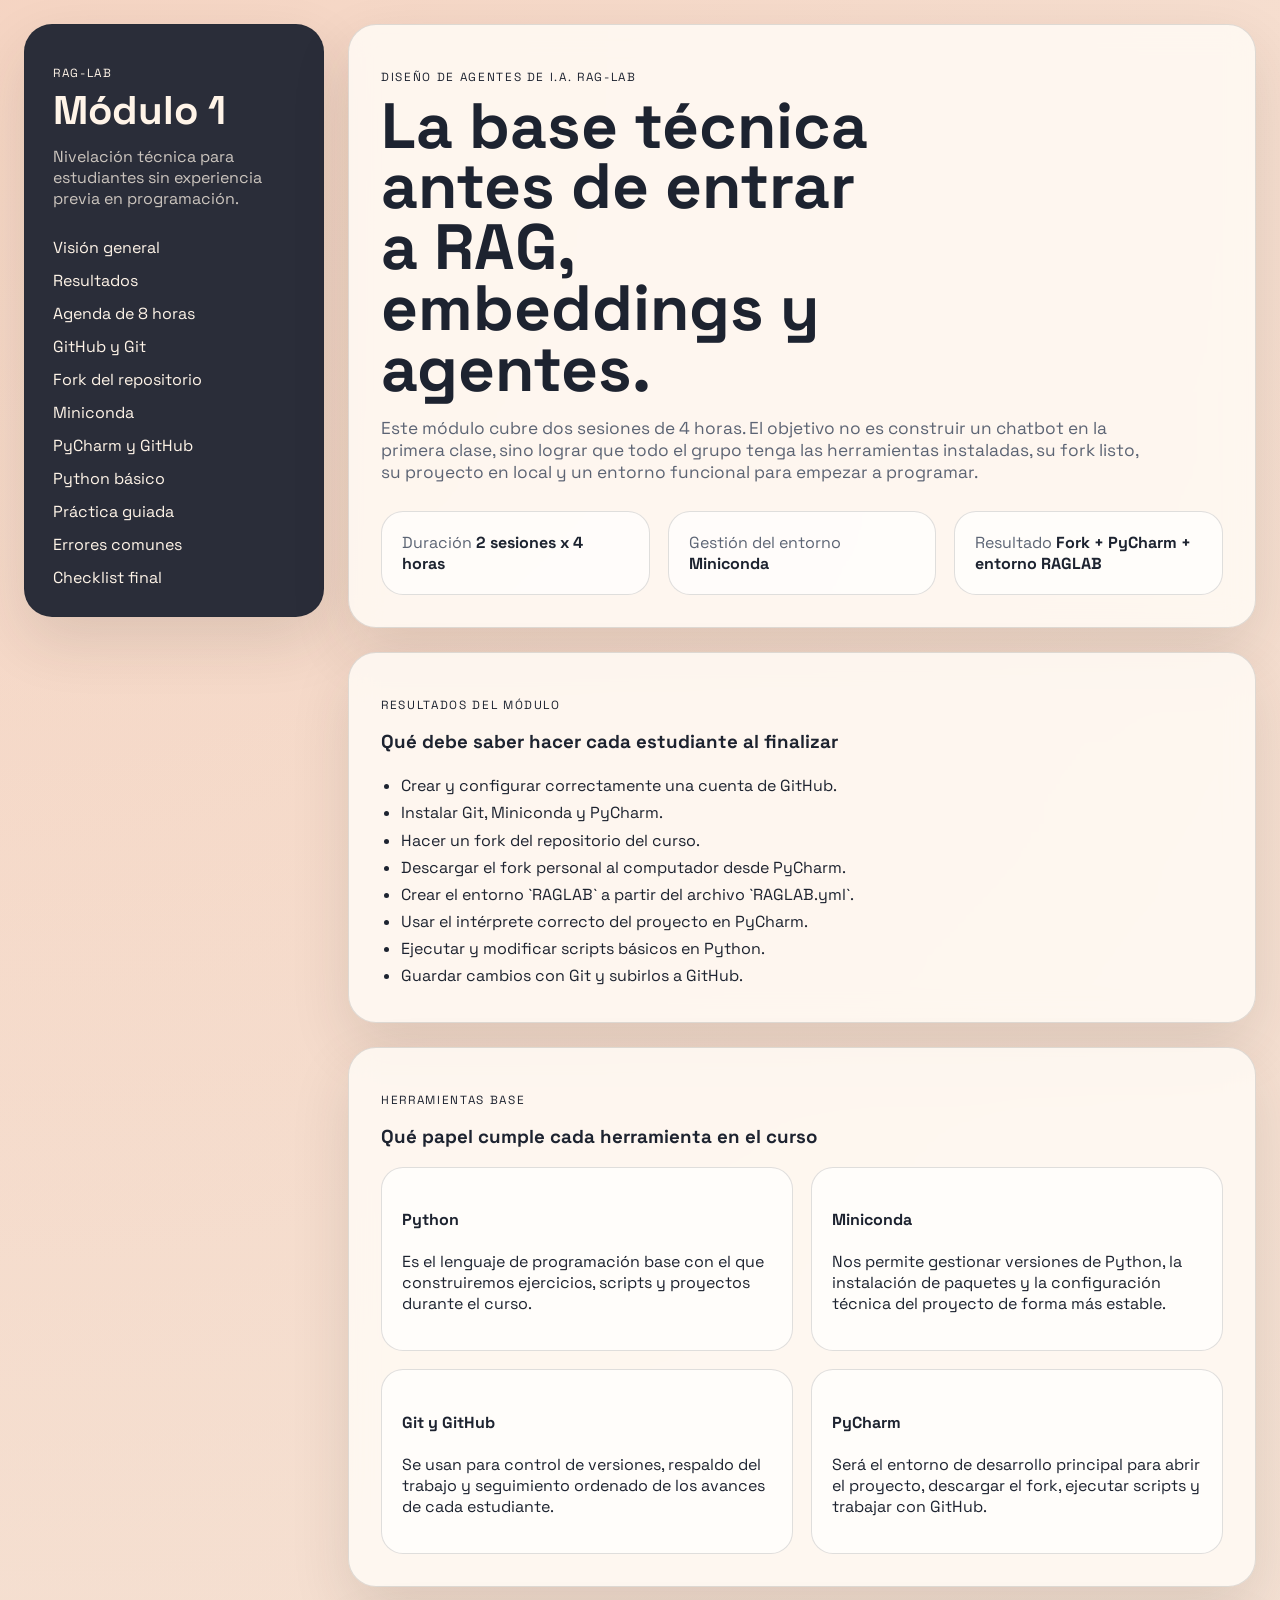
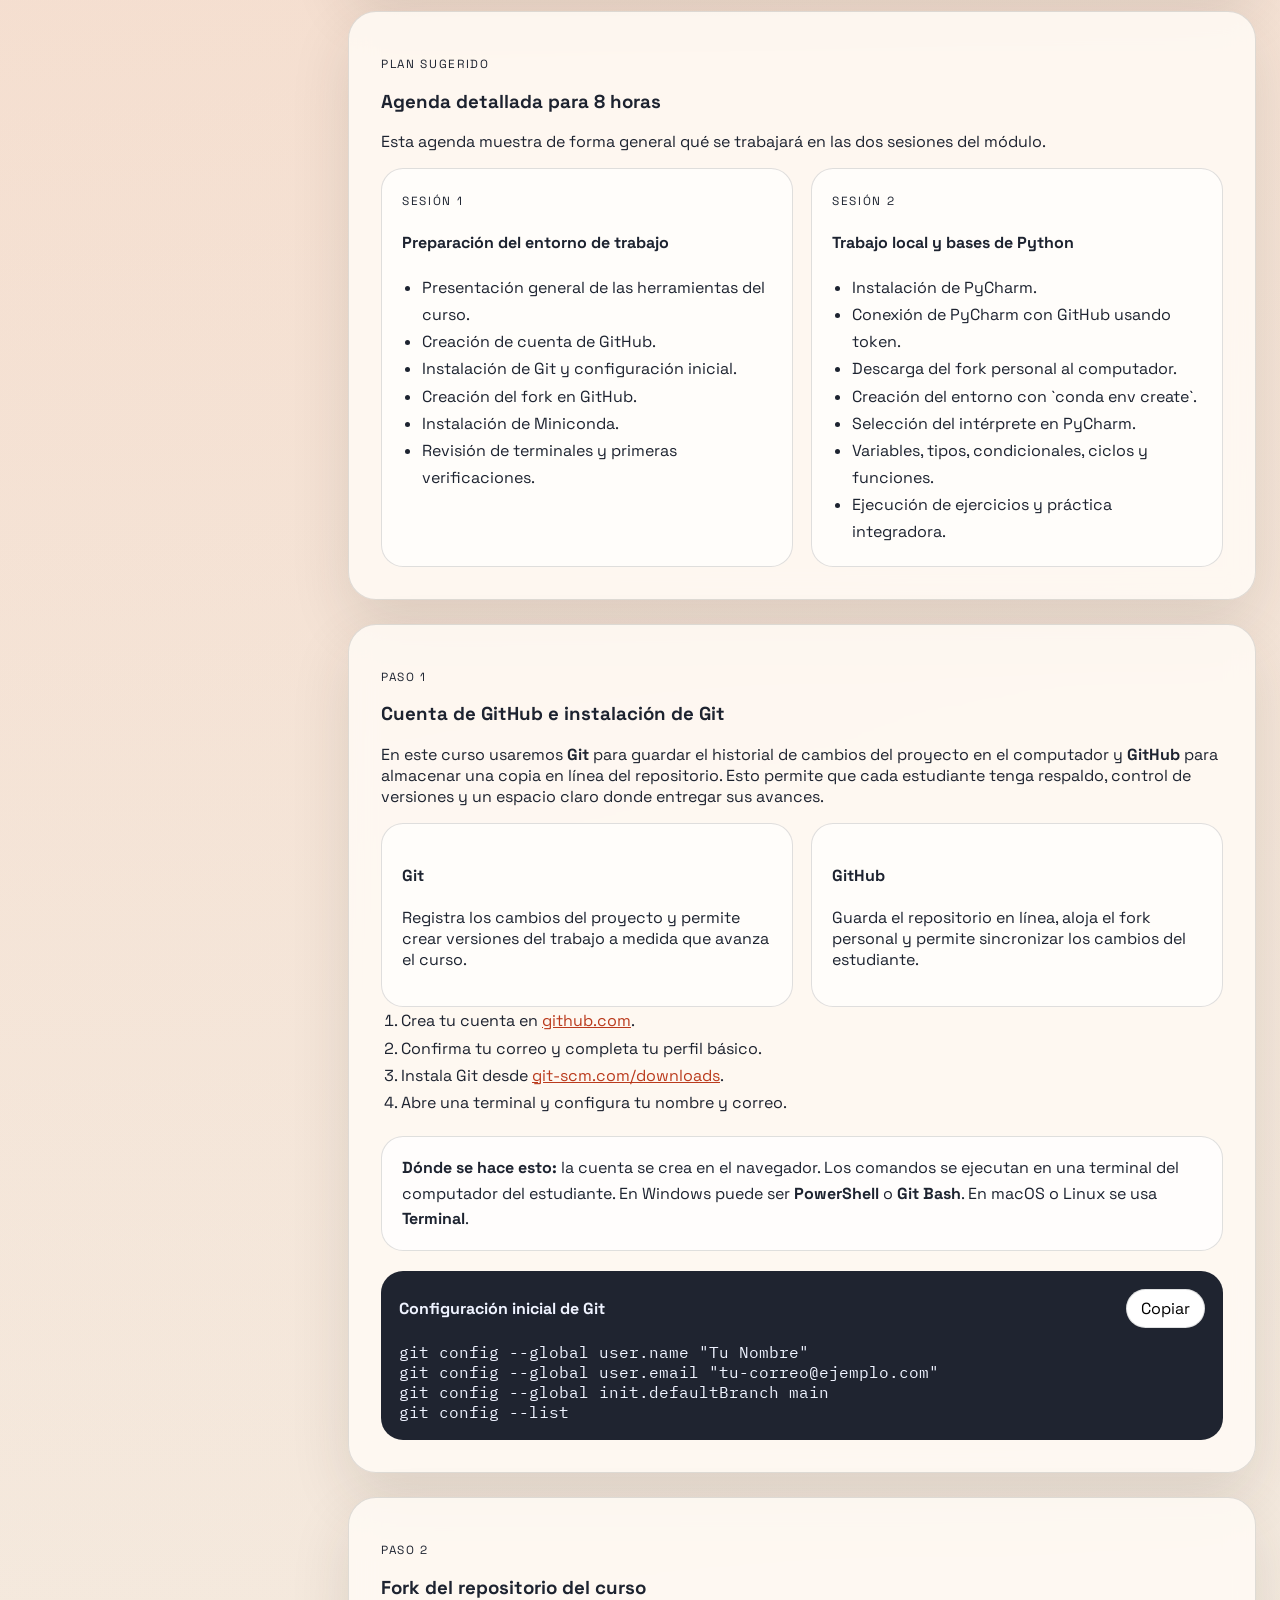
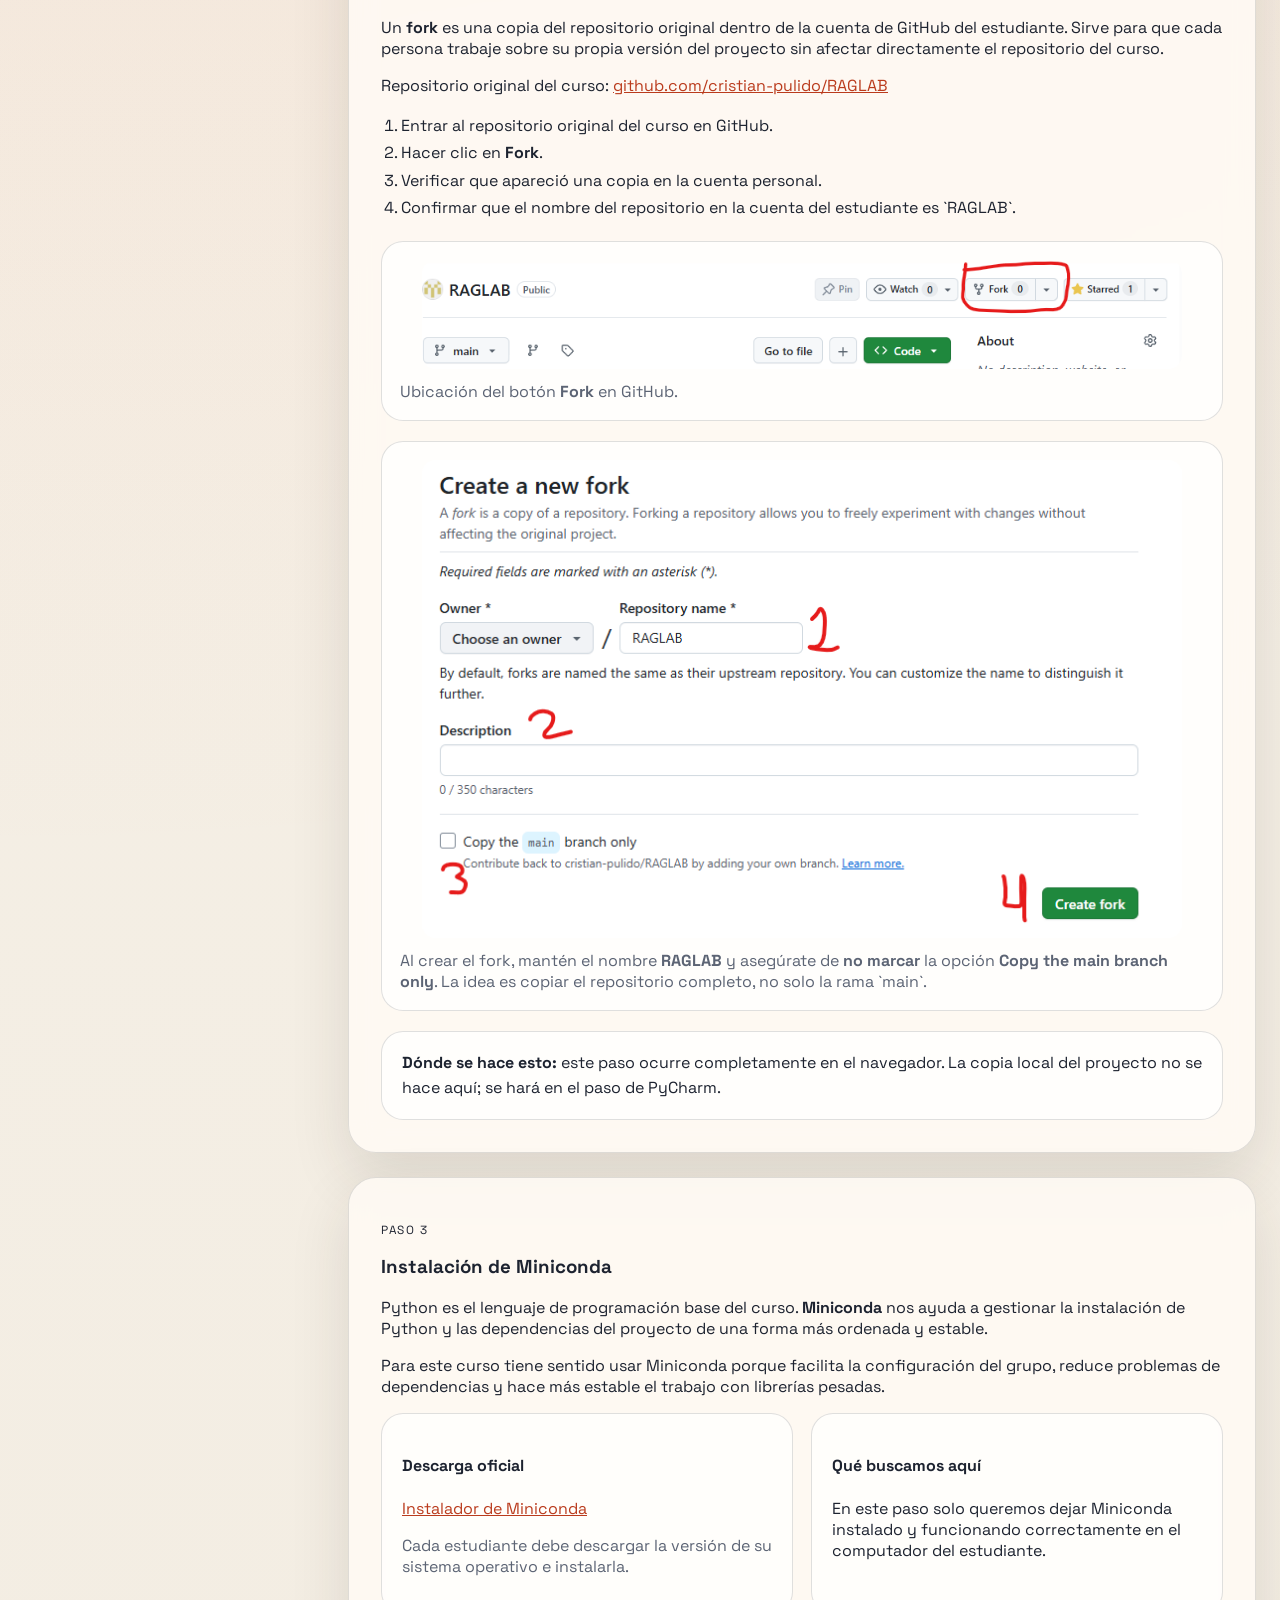
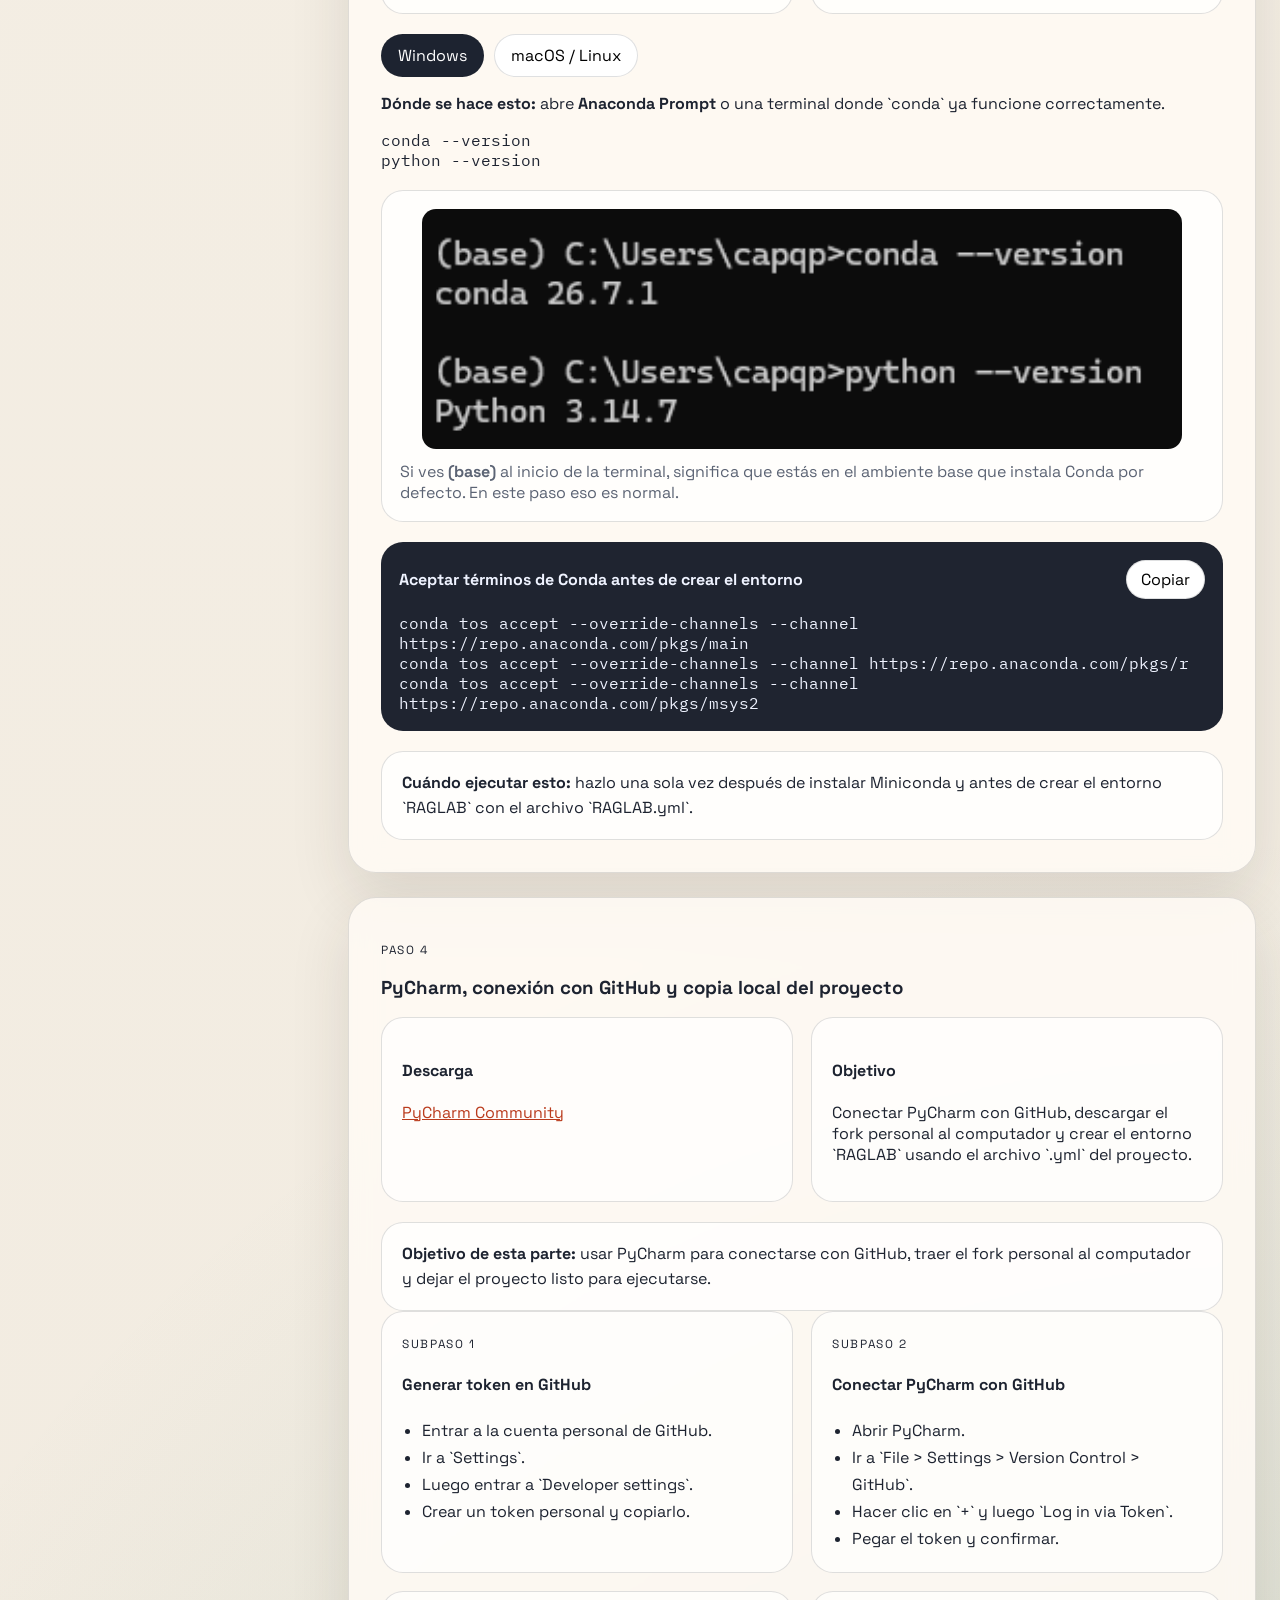
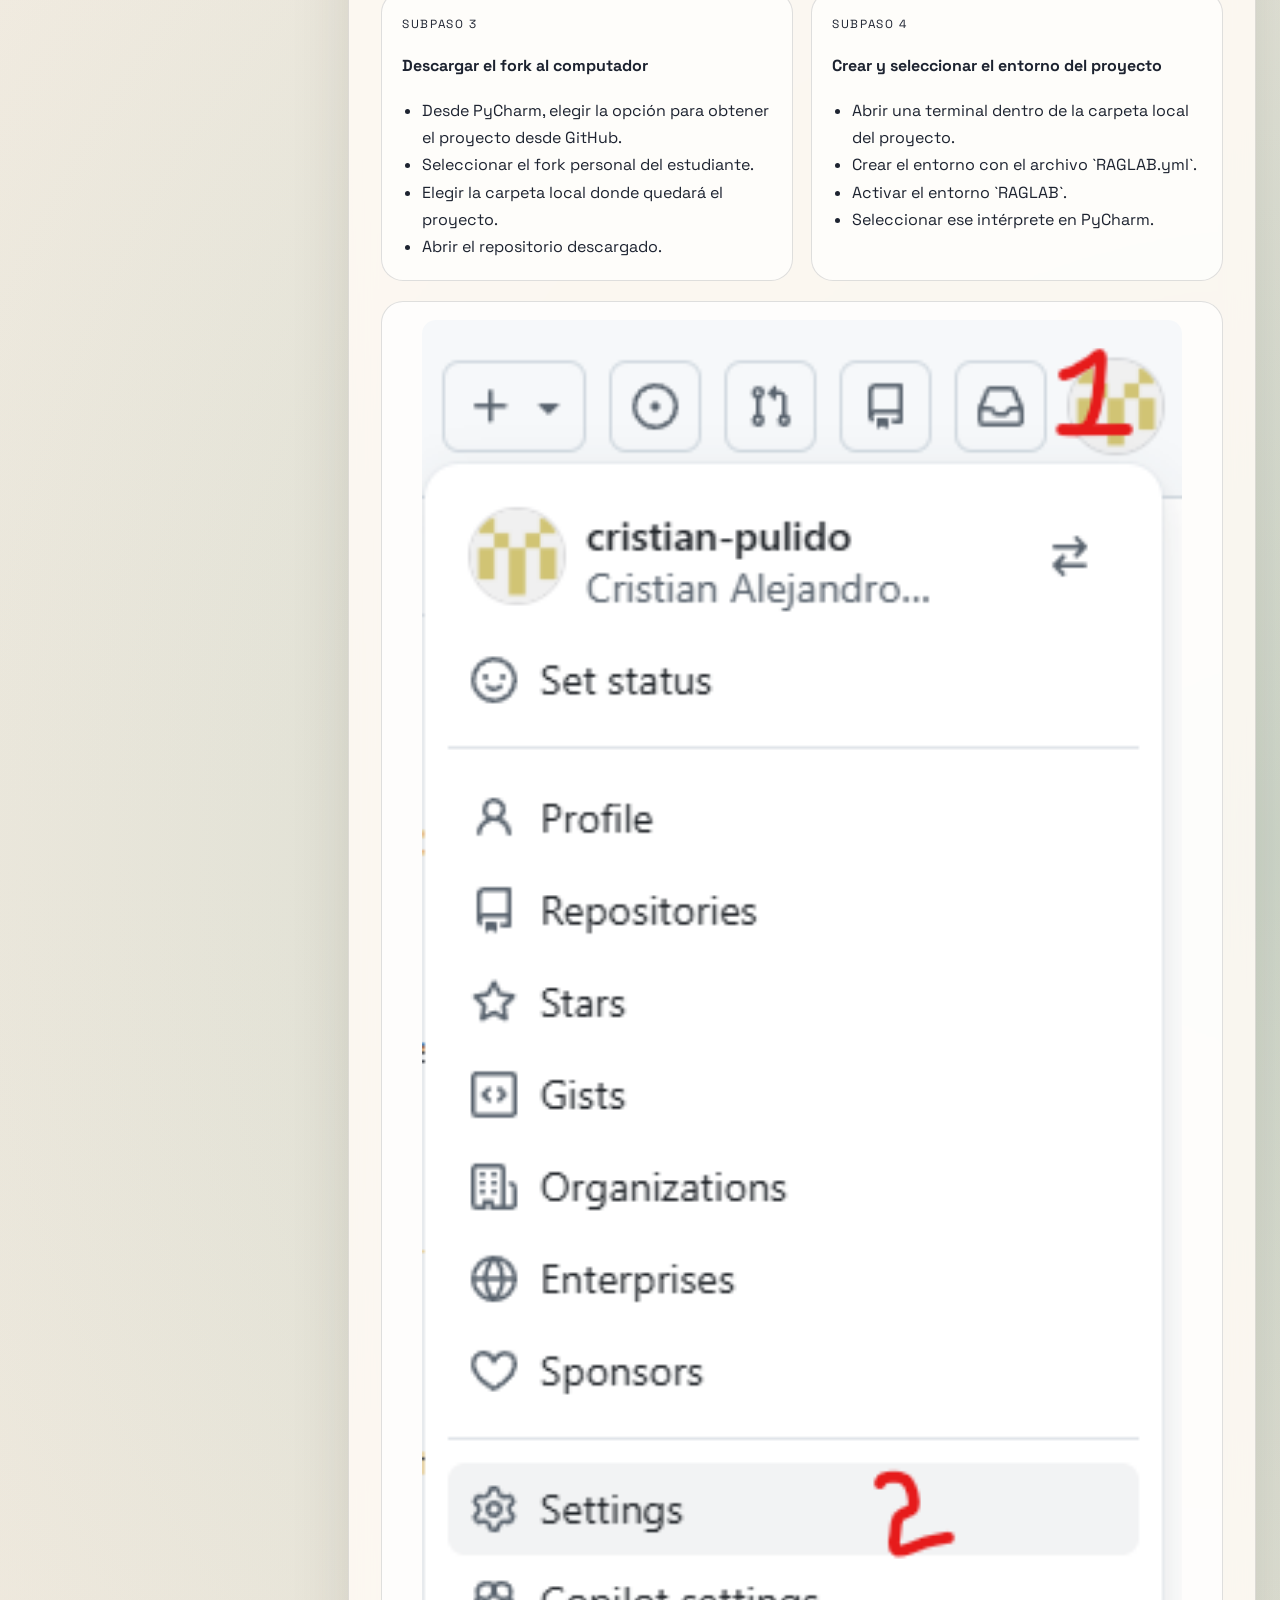
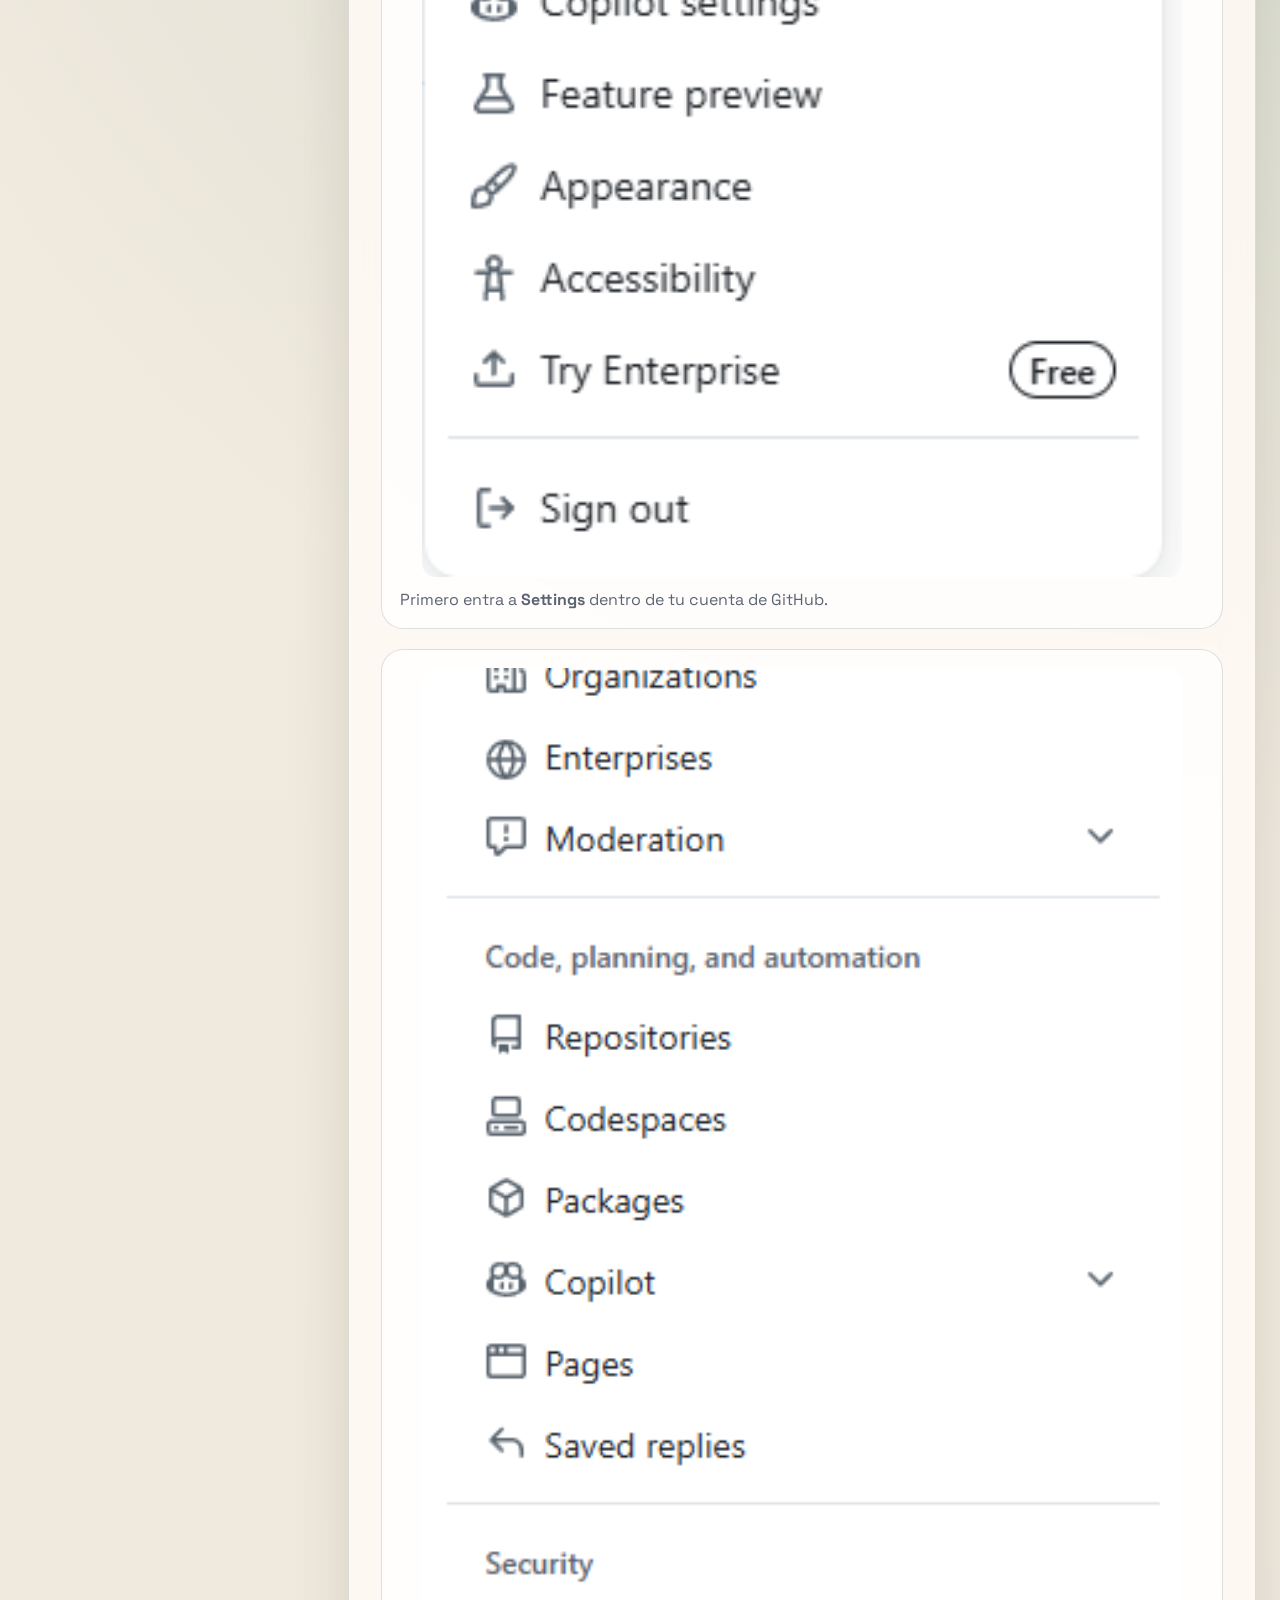
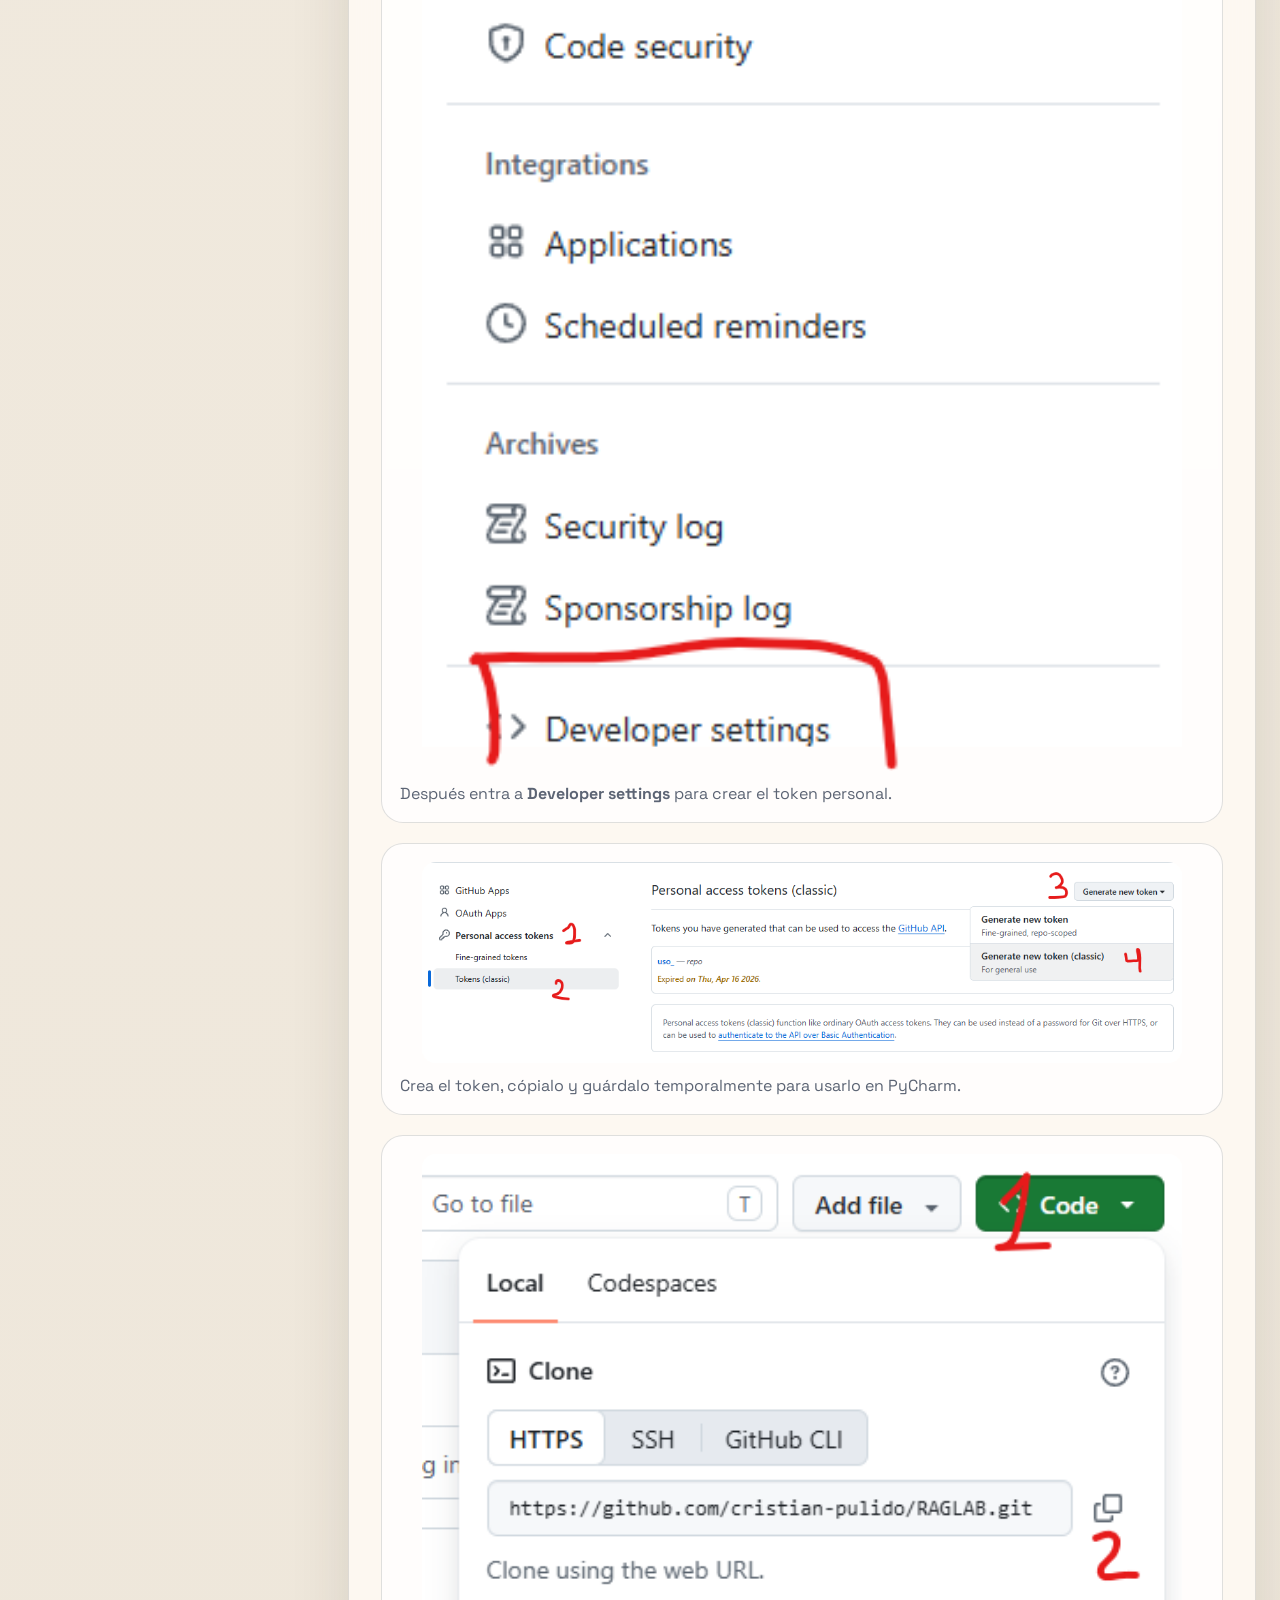
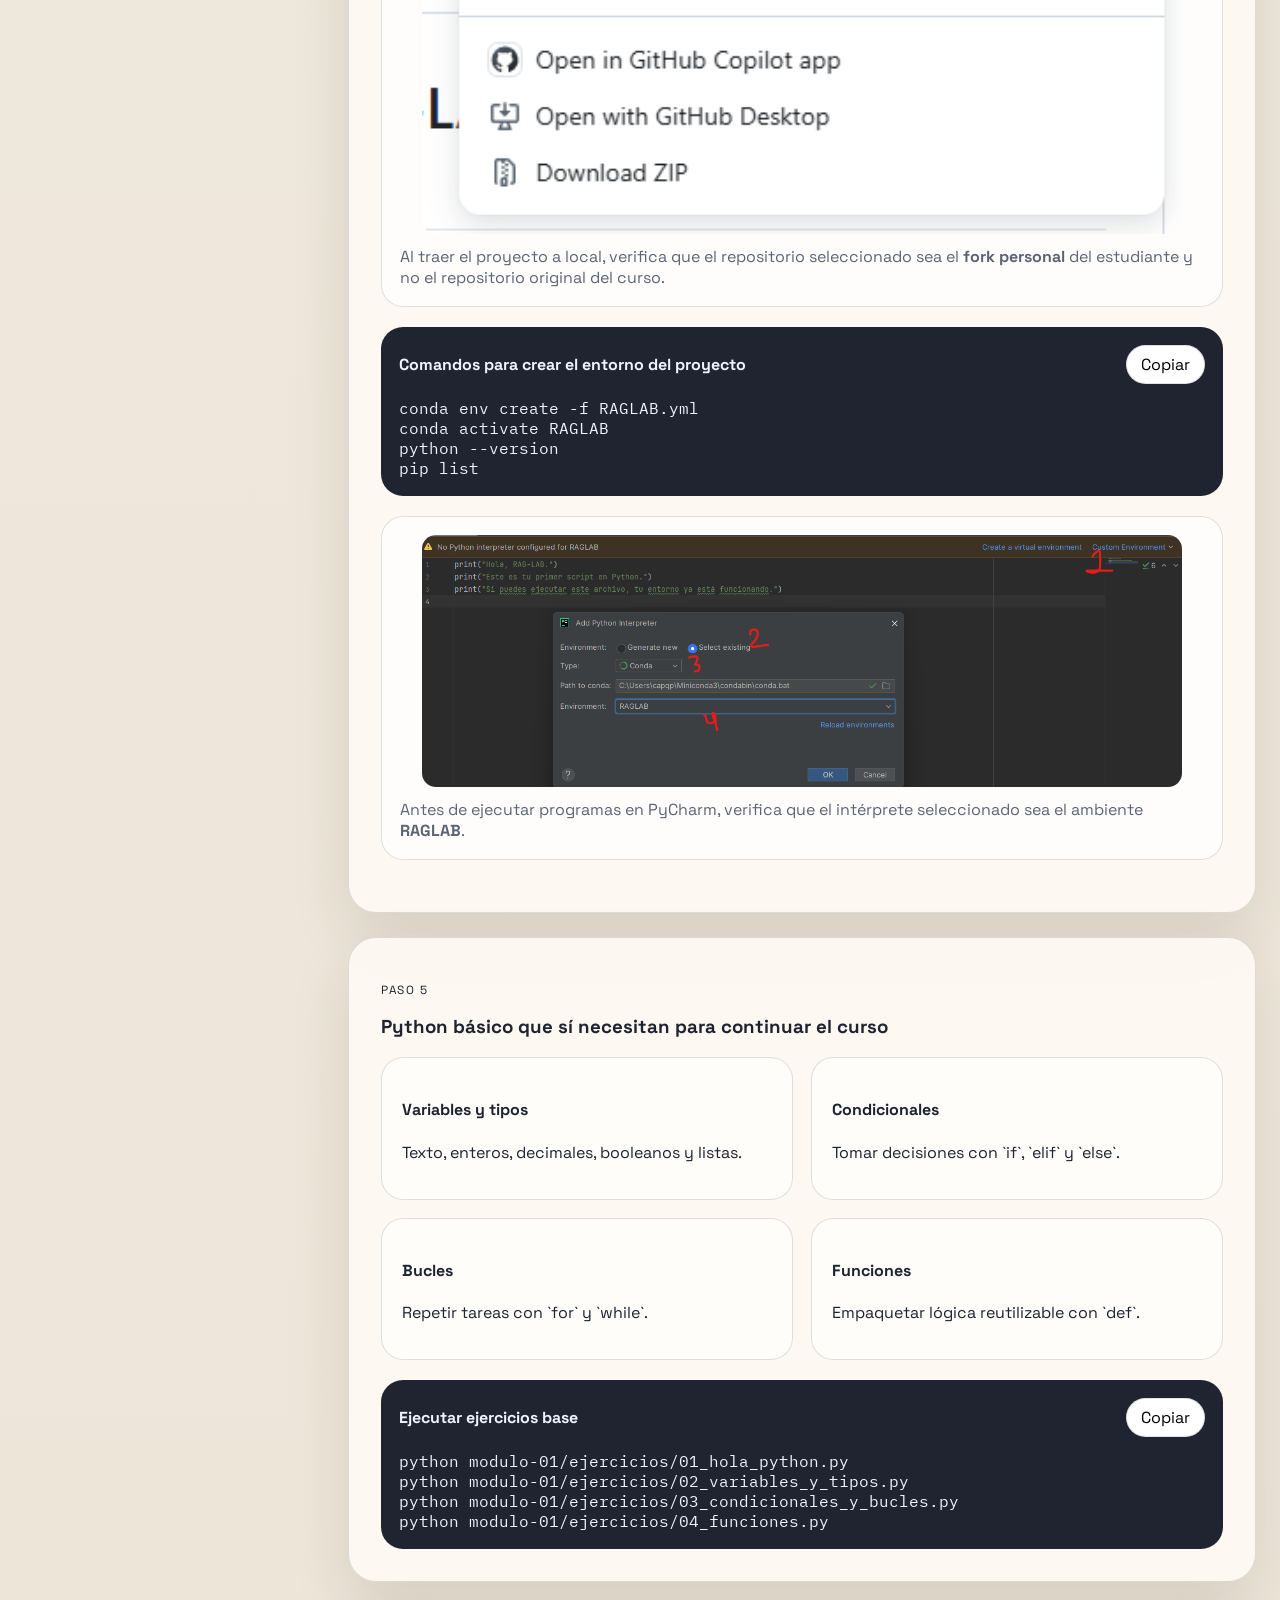
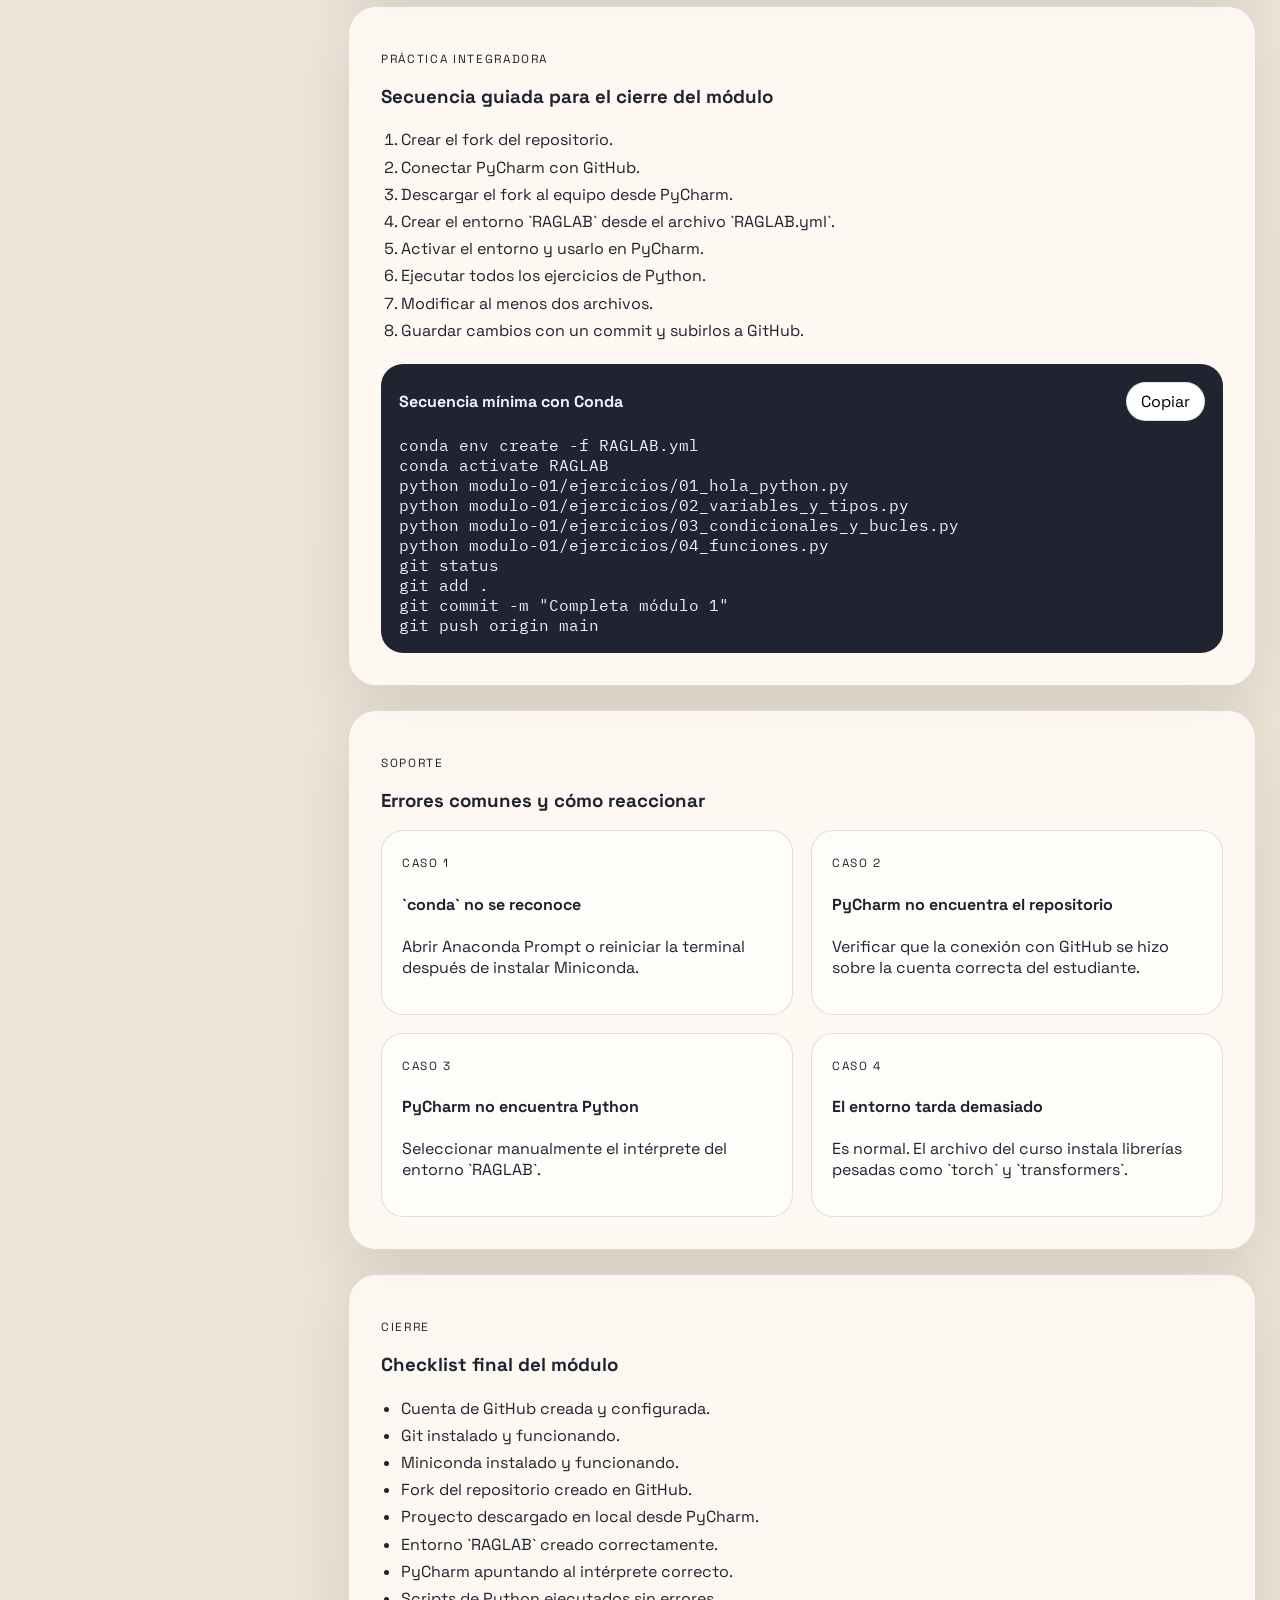
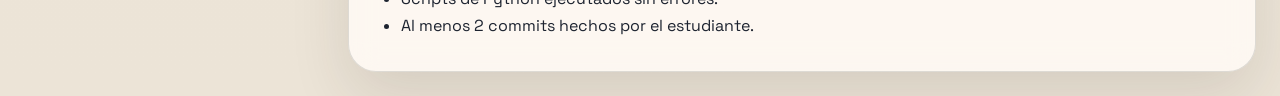
==== docs/index.html @ bcd9aeae "Add modulo 1 onboarding site and materials" ====
<!DOCTYPE html>
<html lang="es">
  <head>
    <meta charset="UTF-8" />
    <meta name="viewport" content="width=device-width, initial-scale=1.0" />
    <title>RAG-LAB | Módulo 1</title>
    <meta
      name="description"
      content="Módulo 1 del curso RAG-LAB: GitHub, fork, Miniconda, PyCharm y Python básico."
    />
    <link rel="preconnect" href="https://fonts.googleapis.com" />
    <link rel="preconnect" href="https://fonts.gstatic.com" crossorigin />
    <link
      href="https://fonts.googleapis.com/css2?family=Space+Grotesk:wght@400;500;700&family=IBM+Plex+Mono:wght@400;500&display=swap"
      rel="stylesheet"
    />
    <link rel="stylesheet" href="./styles.css" />
  </head>
  <body>
    <button
      class="mobile-nav-toggle"
      type="button"
      aria-expanded="false"
      aria-controls="course-nav"
    >
      Índice del módulo
    </button>

    <div class="page-shell">
      <aside class="sidebar">
        <p class="eyebrow">RAG-LAB</p>
        <h1>Módulo 1</h1>
        <p class="sidebar-copy">
          Nivelación técnica para estudiantes sin experiencia previa en programación.
        </p>
        <nav class="side-nav" id="course-nav">
          <a href="#vision">Visión general</a>
          <a href="#resultados">Resultados</a>
          <a href="#agenda">Agenda de 8 horas</a>
          <a href="#github">GitHub y Git</a>
          <a href="#fork">Fork del repositorio</a>
          <a href="#miniconda">Miniconda</a>
          <a href="#pycharm">PyCharm y GitHub</a>
          <a href="#python">Python básico</a>
          <a href="#practica">Práctica guiada</a>
          <a href="#errores">Errores comunes</a>
          <a href="#checklist">Checklist final</a>
        </nav>
      </aside>

      <main class="content">
        <section class="hero" id="vision">
          <p class="hero-tag">Diseño de agentes de I.A. RAG-LAB</p>
          <h2>La base técnica antes de entrar a RAG, embeddings y agentes.</h2>
          <p class="hero-copy">
            Este módulo cubre dos sesiones de 4 horas. El objetivo no es construir un chatbot en
            la primera clase, sino lograr que todo el grupo tenga las herramientas instaladas, su
            fork listo, su proyecto en local y un entorno funcional para empezar a programar.
          </p>
          <div class="hero-cards">
            <article>
              <span>Duración</span>
              <strong>2 sesiones x 4 horas</strong>
            </article>
            <article>
              <span>Gestión del entorno</span>
              <strong>Miniconda</strong>
            </article>
            <article>
              <span>Resultado</span>
              <strong>Fork + PyCharm + entorno RAGLAB</strong>
            </article>
          </div>
        </section>

        <section id="resultados" class="panel">
          <p class="section-kicker">Resultados del módulo</p>
          <h3>Qué debe saber hacer cada estudiante al finalizar</h3>
          <ul class="check-list">
            <li>Crear y configurar correctamente una cuenta de GitHub.</li>
            <li>Instalar Git, Miniconda y PyCharm.</li>
            <li>Hacer un fork del repositorio del curso.</li>
            <li>Descargar el fork personal al computador desde PyCharm.</li>
            <li>Crear el entorno `RAGLAB` a partir del archivo `RAGLAB.yml`.</li>
            <li>Usar el intérprete correcto del proyecto en PyCharm.</li>
            <li>Ejecutar y modificar scripts básicos en Python.</li>
            <li>Guardar cambios con Git y subirlos a GitHub.</li>
          </ul>
        </section>

        <section class="panel">
          <p class="section-kicker">Herramientas base</p>
          <h3>Qué papel cumple cada herramienta en el curso</h3>
          <div class="resource-grid">
            <article>
              <h4>Python</h4>
              <p>
                Es el lenguaje de programación base con el que construiremos ejercicios, scripts y
                proyectos durante el curso.
              </p>
            </article>
            <article>
              <h4>Miniconda</h4>
              <p>
                Nos permite gestionar versiones de Python, la instalación de paquetes y la
                configuración técnica del proyecto de forma más estable.
              </p>
            </article>
            <article>
              <h4>Git y GitHub</h4>
              <p>
                Se usan para control de versiones, respaldo del trabajo y seguimiento ordenado de
                los avances de cada estudiante.
              </p>
            </article>
            <article>
              <h4>PyCharm</h4>
              <p>
                Será el entorno de desarrollo principal para abrir el proyecto, descargar el fork,
                ejecutar scripts y trabajar con GitHub.
              </p>
            </article>
          </div>
        </section>

        <section id="agenda" class="panel">
          <p class="section-kicker">Plan sugerido</p>
          <h3>Agenda detallada para 8 horas</h3>
          <p>
            Esta agenda muestra de forma general qué se trabajará en las dos sesiones del módulo.
          </p>
          <div class="timeline">
            <article>
              <span class="timeline-label">Sesión 1</span>
              <h4>Preparación del entorno de trabajo</h4>
              <ul>
                <li>Presentación general de las herramientas del curso.</li>
                <li>Creación de cuenta de GitHub.</li>
                <li>Instalación de Git y configuración inicial.</li>
                <li>Creación del fork en GitHub.</li>
                <li>Instalación de Miniconda.</li>
                <li>Revisión de terminales y primeras verificaciones.</li>
              </ul>
            </article>
            <article>
              <span class="timeline-label">Sesión 2</span>
              <h4>Trabajo local y bases de Python</h4>
              <ul>
                <li>Instalación de PyCharm.</li>
                <li>Conexión de PyCharm con GitHub usando token.</li>
                <li>Descarga del fork personal al computador.</li>
                <li>Creación del entorno con `conda env create`.</li>
                <li>Selección del intérprete en PyCharm.</li>
                <li>Variables, tipos, condicionales, ciclos y funciones.</li>
                <li>Ejecución de ejercicios y práctica integradora.</li>
              </ul>
            </article>
          </div>
        </section>

        <section id="github" class="panel">
          <p class="section-kicker">Paso 1</p>
          <h3>Cuenta de GitHub e instalación de Git</h3>
          <p>
            En este curso usaremos <strong>Git</strong> para guardar el historial de cambios del
            proyecto en el computador y <strong>GitHub</strong> para almacenar una copia en línea
            del repositorio. Esto permite que cada estudiante tenga respaldo, control de versiones
            y un espacio claro donde entregar sus avances.
          </p>
          <div class="resource-grid">
            <article>
              <h4>Git</h4>
              <p>
                Registra los cambios del proyecto y permite crear versiones del trabajo a medida
                que avanza el curso.
              </p>
            </article>
            <article>
              <h4>GitHub</h4>
              <p>
                Guarda el repositorio en línea, aloja el fork personal y permite sincronizar los
                cambios del estudiante.
              </p>
            </article>
          </div>
          <ol class="steps">
            <li>Crea tu cuenta en <a href="https://github.com" target="_blank" rel="noreferrer">github.com</a>.</li>
            <li>Confirma tu correo y completa tu perfil básico.</li>
            <li>Instala Git desde <a href="https://git-scm.com/downloads" target="_blank" rel="noreferrer">git-scm.com/downloads</a>.</li>
            <li>Abre una terminal y configura tu nombre y correo.</li>
          </ol>
          <div class="note-box">
            <strong>Dónde se hace esto:</strong> la cuenta se crea en el navegador. Los comandos se
            ejecutan en una terminal del computador del estudiante. En Windows puede ser
            <strong>PowerShell</strong> o <strong>Git Bash</strong>. En macOS o Linux se usa
            <strong>Terminal</strong>.
          </div>
          <div class="command-block">
            <div class="command-head">
              <h4>Configuración inicial de Git</h4>
              <button class="copy-button" data-copy>Copiar</button>
            </div>
            <pre><code>git config --global user.name "Tu Nombre"
git config --global user.email "tu-correo@ejemplo.com"
git config --global init.defaultBranch main
git config --list</code></pre>
          </div>
        </section>

        <section id="fork" class="panel">
          <p class="section-kicker">Paso 2</p>
          <h3>Fork del repositorio del curso</h3>
          <p>
            Un <strong>fork</strong> es una copia del repositorio original dentro de la cuenta de
            GitHub del estudiante. Sirve para que cada persona trabaje sobre su propia versión del
            proyecto sin afectar directamente el repositorio del curso.
          </p>
          <p>
            Repositorio original del curso:
            <a
              href="https://github.com/cristian-pulido/RAGLAB"
              target="_blank"
              rel="noreferrer"
            >
              github.com/cristian-pulido/RAGLAB
            </a>
          </p>
          <ol class="steps">
            <li>Entrar al repositorio original del curso en GitHub.</li>
            <li>Hacer clic en <strong>Fork</strong>.</li>
            <li>Verificar que apareció una copia en la cuenta personal.</li>
            <li>Confirmar que el nombre del repositorio en la cuenta del estudiante es `RAGLAB`.</li>
          </ol>
          <figure class="image-card">
            <img
              src="./images/fork_view.png"
              alt="Vista de GitHub mostrando el botón Fork en el repositorio RAGLAB."
            />
            <figcaption>Ubicación del botón <strong>Fork</strong> en GitHub.</figcaption>
          </figure>
          <figure class="image-card">
            <img
              src="./images/fork_steps.png"
              alt="Pantalla de GitHub para crear un fork, mostrando el nombre del repositorio, la opción de copiar solo la rama main y el botón Create fork."
            />
            <figcaption>
              Al crear el fork, mantén el nombre <strong>RAGLAB</strong> y asegúrate de
              <strong>no marcar</strong> la opción <strong>Copy the main branch only</strong>. La
              idea es copiar el repositorio completo, no solo la rama `main`.
            </figcaption>
          </figure>
          <div class="note-box">
            <strong>Dónde se hace esto:</strong> este paso ocurre completamente en el navegador. La
            copia local del proyecto no se hace aquí; se hará en el paso de PyCharm.
          </div>
        </section>

        <section id="miniconda" class="panel">
          <p class="section-kicker">Paso 3</p>
          <h3>Instalación de Miniconda</h3>
          <p>
            Python es el lenguaje de programación base del curso. <strong>Miniconda</strong> nos
            ayuda a gestionar la instalación de Python y las dependencias del proyecto de una forma
            más ordenada y estable.
          </p>
          <p>
            Para este curso tiene sentido usar Miniconda porque facilita la configuración del grupo,
            reduce problemas de dependencias y hace más estable el trabajo con librerías pesadas.
          </p>
          <div class="resource-grid">
            <article>
              <h4>Descarga oficial</h4>
              <a
                href="https://www.anaconda.com/docs/getting-started/miniconda/install"
                target="_blank"
                rel="noreferrer"
              >
                Instalador de Miniconda
              </a>
              <p class="hint">
                Cada estudiante debe descargar la versión de su sistema operativo e instalarla.
              </p>
            </article>
            <article>
              <h4>Qué buscamos aquí</h4>
              <p>
                En este paso solo queremos dejar Miniconda instalado y funcionando correctamente en
                el computador del estudiante.
              </p>
            </article>
          </div>

          <div class="os-switcher" data-tabs>
            <div class="tab-buttons">
              <button class="active" data-tab-target="conda-windows">Windows</button>
              <button data-tab-target="conda-maclinux">macOS / Linux</button>
            </div>
            <div class="tab-panels">
              <div class="tab-panel active" data-tab-panel="conda-windows">
                <p>
                  <strong>Dónde se hace esto:</strong> abre <strong>Anaconda Prompt</strong> o una
                  terminal donde `conda` ya funcione correctamente.
                </p>
                <pre><code>conda --version
python --version</code></pre>
                <figure class="image-card">
                  <img
                    src="./images/conda.png"
                    alt="Consola mostrando Miniconda funcionando y el indicador base en el prompt."
                  />
                  <figcaption>
                    Si ves <strong>(base)</strong> al inicio de la terminal, significa que estás en
                    el ambiente base que instala Conda por defecto. En este paso eso es normal.
                  </figcaption>
                </figure>
              </div>
              <div class="tab-panel" data-tab-panel="conda-maclinux">
                <p>
                  <strong>Dónde se hace esto:</strong> abre la aplicación
                  <strong>Terminal</strong> del sistema.
                </p>
                <pre><code>conda --version
python --version</code></pre>
                <figure class="image-card">
                  <img
                    src="./images/conda.png"
                    alt="Consola mostrando Miniconda funcionando y el indicador base en el prompt."
                  />
                  <figcaption>
                    Si ves <strong>(base)</strong> al inicio de la terminal, significa que Conda
                    activó su ambiente base. Eso solo indica que Miniconda está funcionando.
                  </figcaption>
                </figure>
              </div>
            </div>
          </div>

          <div class="command-block">
            <div class="command-head">
              <h4>Aceptar términos de Conda antes de crear el entorno</h4>
              <button class="copy-button" data-copy>Copiar</button>
            </div>
            <pre><code>conda tos accept --override-channels --channel https://repo.anaconda.com/pkgs/main
conda tos accept --override-channels --channel https://repo.anaconda.com/pkgs/r
conda tos accept --override-channels --channel https://repo.anaconda.com/pkgs/msys2</code></pre>
          </div>

          <div class="note-box">
            <strong>Cuándo ejecutar esto:</strong> hazlo una sola vez después de instalar
            Miniconda y antes de crear el entorno `RAGLAB` con el archivo `RAGLAB.yml`.
          </div>
        </section>

        <section id="pycharm" class="panel">
          <p class="section-kicker">Paso 4</p>
          <h3>PyCharm, conexión con GitHub y copia local del proyecto</h3>
          <div class="resource-grid">
            <article>
              <h4>Descarga</h4>
              <a
                href="https://www.jetbrains.com/pycharm/download/"
                target="_blank"
                rel="noreferrer"
              >
                PyCharm Community
              </a>
            </article>
            <article>
              <h4>Objetivo</h4>
              <p>
                Conectar PyCharm con GitHub, descargar el fork personal al computador y crear el
                entorno `RAGLAB` usando el archivo `.yml` del proyecto.
              </p>
            </article>
          </div>

          <div class="note-box">
            <strong>Objetivo de esta parte:</strong> usar PyCharm para conectarse con GitHub,
            traer el fork personal al computador y dejar el proyecto listo para ejecutarse.
          </div>

          <div class="timeline">
            <article>
              <span class="timeline-label">Subpaso 1</span>
              <h4>Generar token en GitHub</h4>
              <ul>
                <li>Entrar a la cuenta personal de GitHub.</li>
                <li>Ir a `Settings`.</li>
                <li>Luego entrar a `Developer settings`.</li>
                <li>Crear un token personal y copiarlo.</li>
              </ul>
            </article>
            <article>
              <span class="timeline-label">Subpaso 2</span>
              <h4>Conectar PyCharm con GitHub</h4>
              <ul>
                <li>Abrir PyCharm.</li>
                <li>Ir a `File > Settings > Version Control > GitHub`.</li>
                <li>Hacer clic en `+` y luego `Log in via Token`.</li>
                <li>Pegar el token y confirmar.</li>
              </ul>
            </article>
            <article>
              <span class="timeline-label">Subpaso 3</span>
              <h4>Descargar el fork al computador</h4>
              <ul>
                <li>Desde PyCharm, elegir la opción para obtener el proyecto desde GitHub.</li>
                <li>Seleccionar el fork personal del estudiante.</li>
                <li>Elegir la carpeta local donde quedará el proyecto.</li>
                <li>Abrir el repositorio descargado.</li>
              </ul>
            </article>
            <article>
              <span class="timeline-label">Subpaso 4</span>
              <h4>Crear y seleccionar el entorno del proyecto</h4>
              <ul>
                <li>Abrir una terminal dentro de la carpeta local del proyecto.</li>
                <li>Crear el entorno con el archivo `RAGLAB.yml`.</li>
                <li>Activar el entorno `RAGLAB`.</li>
                <li>Seleccionar ese intérprete en PyCharm.</li>
              </ul>
            </article>
          </div>

          <figure class="image-card">
            <img
              src="./images/settings_github.png"
              alt="Pantalla de GitHub mostrando el acceso a Settings."
            />
            <figcaption>
              Primero entra a <strong>Settings</strong> dentro de tu cuenta de GitHub.
            </figcaption>
          </figure>

          <figure class="image-card">
            <img
              src="./images/developer_settings.png"
              alt="Pantalla de GitHub mostrando la sección Developer settings."
            />
            <figcaption>
              Después entra a <strong>Developer settings</strong> para crear el token personal.
            </figcaption>
          </figure>

          <figure class="image-card">
            <img
              src="./images/token.png"
              alt="Pantalla de GitHub mostrando la creación de un token personal."
            />
            <figcaption>
              Crea el token, cópialo y guárdalo temporalmente para usarlo en PyCharm.
            </figcaption>
          </figure>

          <figure class="image-card">
            <img
              src="./images/clone_view.png"
              alt="Vista de GitHub mostrando dónde identificar la URL del repositorio personal."
            />
            <figcaption>
              Al traer el proyecto a local, verifica que el repositorio seleccionado sea el
              <strong>fork personal</strong> del estudiante y no el repositorio original del curso.
            </figcaption>
          </figure>

          <div class="command-block">
            <div class="command-head">
              <h4>Comandos para crear el entorno del proyecto</h4>
              <button class="copy-button" data-copy>Copiar</button>
            </div>
            <pre><code>conda env create -f RAGLAB.yml
conda activate RAGLAB
python --version
pip list</code></pre>
          </div>

          <figure class="image-card">
            <img
              src="./images/select_env.png"
              alt="Pantalla de PyCharm mostrando cómo seleccionar el ambiente o intérprete para ejecutar programas."
            />
            <figcaption>
              Antes de ejecutar programas en PyCharm, verifica que el intérprete seleccionado sea
              el ambiente <strong>RAGLAB</strong>.
            </figcaption>
          </figure>
        </section>

        <section id="python" class="panel">
          <p class="section-kicker">Paso 5</p>
          <h3>Python básico que sí necesitan para continuar el curso</h3>
          <div class="concept-grid">
            <article>
              <h4>Variables y tipos</h4>
              <p>Texto, enteros, decimales, booleanos y listas.</p>
            </article>
            <article>
              <h4>Condicionales</h4>
              <p>Tomar decisiones con `if`, `elif` y `else`.</p>
            </article>
            <article>
              <h4>Bucles</h4>
              <p>Repetir tareas con `for` y `while`.</p>
            </article>
            <article>
              <h4>Funciones</h4>
              <p>Empaquetar lógica reutilizable con `def`.</p>
            </article>
          </div>
          <div class="command-block">
            <div class="command-head">
              <h4>Ejecutar ejercicios base</h4>
              <button class="copy-button" data-copy>Copiar</button>
            </div>
            <pre><code>python modulo-01/ejercicios/01_hola_python.py
python modulo-01/ejercicios/02_variables_y_tipos.py
python modulo-01/ejercicios/03_condicionales_y_bucles.py
python modulo-01/ejercicios/04_funciones.py</code></pre>
          </div>
        </section>

        <section id="practica" class="panel">
          <p class="section-kicker">Práctica integradora</p>
          <h3>Secuencia guiada para el cierre del módulo</h3>
          <ol class="steps">
            <li>Crear el fork del repositorio.</li>
            <li>Conectar PyCharm con GitHub.</li>
            <li>Descargar el fork al equipo desde PyCharm.</li>
            <li>Crear el entorno `RAGLAB` desde el archivo `RAGLAB.yml`.</li>
            <li>Activar el entorno y usarlo en PyCharm.</li>
            <li>Ejecutar todos los ejercicios de Python.</li>
            <li>Modificar al menos dos archivos.</li>
            <li>Guardar cambios con un commit y subirlos a GitHub.</li>
          </ol>

          <div class="command-block">
            <div class="command-head">
              <h4>Secuencia mínima con Conda</h4>
              <button class="copy-button" data-copy>Copiar</button>
            </div>
            <pre><code>conda env create -f RAGLAB.yml
conda activate RAGLAB
python modulo-01/ejercicios/01_hola_python.py
python modulo-01/ejercicios/02_variables_y_tipos.py
python modulo-01/ejercicios/03_condicionales_y_bucles.py
python modulo-01/ejercicios/04_funciones.py
git status
git add .
git commit -m "Completa módulo 1"
git push origin main</code></pre>
          </div>
        </section>

        <section id="errores" class="panel">
          <p class="section-kicker">Soporte</p>
          <h3>Errores comunes y cómo reaccionar</h3>
          <div class="timeline">
            <article>
              <span class="timeline-label">Caso 1</span>
              <h4>`conda` no se reconoce</h4>
              <p>Abrir Anaconda Prompt o reiniciar la terminal después de instalar Miniconda.</p>
            </article>
            <article>
              <span class="timeline-label">Caso 2</span>
              <h4>PyCharm no encuentra el repositorio</h4>
              <p>Verificar que la conexión con GitHub se hizo sobre la cuenta correcta del estudiante.</p>
            </article>
            <article>
              <span class="timeline-label">Caso 3</span>
              <h4>PyCharm no encuentra Python</h4>
              <p>Seleccionar manualmente el intérprete del entorno `RAGLAB`.</p>
            </article>
            <article>
              <span class="timeline-label">Caso 4</span>
              <h4>El entorno tarda demasiado</h4>
              <p>Es normal. El archivo del curso instala librerías pesadas como `torch` y `transformers`.</p>
            </article>
          </div>
        </section>

        <section id="checklist" class="panel">
          <p class="section-kicker">Cierre</p>
          <h3>Checklist final del módulo</h3>
          <ul class="check-list">
            <li>Cuenta de GitHub creada y configurada.</li>
            <li>Git instalado y funcionando.</li>
            <li>Miniconda instalado y funcionando.</li>
            <li>Fork del repositorio creado en GitHub.</li>
            <li>Proyecto descargado en local desde PyCharm.</li>
            <li>Entorno `RAGLAB` creado correctamente.</li>
            <li>PyCharm apuntando al intérprete correcto.</li>
            <li>Scripts de Python ejecutados sin errores.</li>
            <li>Al menos 2 commits hechos por el estudiante.</li>
          </ul>
        </section>
      </main>
    </div>

    <script src="./script.js"></script>
  </body>
</html>
---- docs/styles.css ----
:root {
  --bg: #f5f1e8;
  --panel: rgba(255, 251, 245, 0.86);
  --ink: #1d2330;
  --muted: #5c6474;
  --accent: #ef6c3b;
  --accent-deep: #ba3b1d;
  --line: rgba(29, 35, 48, 0.14);
  --shadow: 0 24px 60px rgba(49, 39, 31, 0.12);
}

* {
  box-sizing: border-box;
}

html {
  scroll-behavior: smooth;
}

body {
  margin: 0;
  font-family: "Space Grotesk", sans-serif;
  color: var(--ink);
  background:
    radial-gradient(circle at top left, rgba(239, 108, 59, 0.22), transparent 28%),
    radial-gradient(circle at right center, rgba(40, 115, 94, 0.18), transparent 22%),
    linear-gradient(180deg, #f7f2e9 0%, #ece4d7 100%);
}

body.nav-open {
  overflow: hidden;
}

a {
  color: var(--accent-deep);
}

code,
pre {
  font-family: "IBM Plex Mono", monospace;
}

.page-shell {
  display: grid;
  grid-template-columns: 300px minmax(0, 1fr);
  gap: 24px;
  max-width: 1440px;
  margin: 0 auto;
  padding: 24px;
}

.mobile-nav-toggle {
  display: none;
}

.sidebar {
  position: sticky;
  top: 24px;
  align-self: start;
  padding: 28px;
  border: 1px solid var(--line);
  border-radius: 28px;
  background: rgba(29, 35, 48, 0.94);
  color: #fff4e8;
  box-shadow: var(--shadow);
}

.eyebrow,
.section-kicker,
.hero-tag,
.timeline-label {
  text-transform: uppercase;
  letter-spacing: 0.14em;
  font-size: 0.74rem;
}

.sidebar h1 {
  margin: 10px 0 12px;
  font-size: 2.5rem;
  line-height: 0.95;
}

.sidebar-copy {
  color: rgba(255, 244, 232, 0.76);
}

.side-nav {
  display: grid;
  gap: 12px;
  margin-top: 28px;
}

.side-nav a {
  color: inherit;
  text-decoration: none;
}

.content {
  display: grid;
  gap: 24px;
}

.hero,
.panel {
  border: 1px solid var(--line);
  border-radius: 28px;
  padding: 32px;
  background: var(--panel);
  backdrop-filter: blur(14px);
  box-shadow: var(--shadow);
}

.hero h2 {
  max-width: 12ch;
  margin: 8px 0 16px;
  font-size: clamp(2.5rem, 5vw, 4.8rem);
  line-height: 0.95;
}

.hero-copy {
  max-width: 760px;
  color: var(--muted);
  font-size: 1.08rem;
}

.hero-cards,
.resource-grid,
.concept-grid,
.timeline {
  display: grid;
  gap: 18px;
}

.hero-cards {
  grid-template-columns: repeat(3, minmax(0, 1fr));
  margin-top: 28px;
}

.hero-cards article,
.resource-grid article,
.concept-grid article,
.timeline article {
  padding: 20px;
  border-radius: 22px;
  border: 1px solid var(--line);
  background: rgba(255, 255, 255, 0.64);
}

.note-box {
  margin-top: 20px;
  padding: 18px 20px;
  border-radius: 22px;
  border: 1px solid var(--line);
  background: rgba(255, 255, 255, 0.72);
  line-height: 1.6;
}

.image-card {
  margin: 20px 0;
  padding: 18px;
  border-radius: 22px;
  border: 1px solid var(--line);
  background: rgba(255, 255, 255, 0.72);
}

.image-card img {
  display: block;
  width: min(100%, 760px);
  margin: 0 auto;
  height: auto;
  border-radius: 14px;
}

.image-card figcaption {
  margin-top: 12px;
  color: var(--muted);
}

.hero-cards span,
.hint,
.footer-note {
  color: var(--muted);
}

.resource-grid,
.concept-grid,
.timeline {
  grid-template-columns: repeat(2, minmax(0, 1fr));
}

.check-list,
.steps,
.timeline ul {
  margin: 0;
  padding-left: 20px;
  line-height: 1.7;
}

.os-switcher {
  margin-top: 20px;
}

.tab-buttons {
  display: flex;
  flex-wrap: wrap;
  gap: 10px;
  margin-bottom: 14px;
}

.tab-buttons button,
.copy-button {
  border: 1px solid var(--line);
  border-radius: 999px;
  background: white;
  font: inherit;
  cursor: pointer;
}

.tab-buttons button {
  padding: 10px 16px;
}

.tab-buttons button.active {
  background: var(--ink);
  color: white;
}

.tab-panel {
  display: none;
}

.tab-panel.active {
  display: block;
}

.command-block {
  margin-top: 20px;
  padding: 18px;
  border-radius: 22px;
  background: #1f2430;
  color: #eff3ff;
}

.command-head {
  display: flex;
  justify-content: space-between;
  align-items: center;
  gap: 16px;
}

.command-head h4 {
  margin: 0;
}

.copy-button {
  padding: 8px 14px;
}

.copy-button.copied {
  background: #d8f3dc;
}

pre {
  margin: 14px 0 0;
  overflow-x: auto;
  white-space: pre-wrap;
}

@media (max-width: 960px) {
  .mobile-nav-toggle {
    position: sticky;
    top: 12px;
    z-index: 40;
    display: inline-flex;
    margin: 12px 16px 0;
    padding: 10px 16px;
    border: 1px solid rgba(29, 35, 48, 0.15);
    border-radius: 999px;
    background: rgba(29, 35, 48, 0.96);
    color: #fff4e8;
    font: inherit;
    box-shadow: var(--shadow);
    cursor: pointer;
  }

  .page-shell {
    grid-template-columns: 1fr;
    gap: 16px;
    padding: 16px;
  }

  .sidebar {
    position: fixed;
    inset: 64px 16px auto 16px;
    top: 64px;
    z-index: 35;
    max-height: calc(100vh - 88px);
    overflow-y: auto;
    padding: 18px;
    display: none;
  }

  body.nav-open .sidebar {
    display: block;
  }

  .sidebar h1 {
    font-size: 1.8rem;
  }

  .sidebar-copy {
    margin-bottom: 0;
  }

  .side-nav {
    gap: 8px;
    margin-top: 18px;
  }

  .side-nav a {
    display: block;
    padding: 8px 0;
  }

  .hero-cards,
  .resource-grid,
  .concept-grid,
  .timeline {
    grid-template-columns: 1fr;
  }

  .hero,
  .panel {
    padding: 24px;
  }

  .hero h2 {
    font-size: clamp(2.2rem, 10vw, 3.6rem);
  }
}
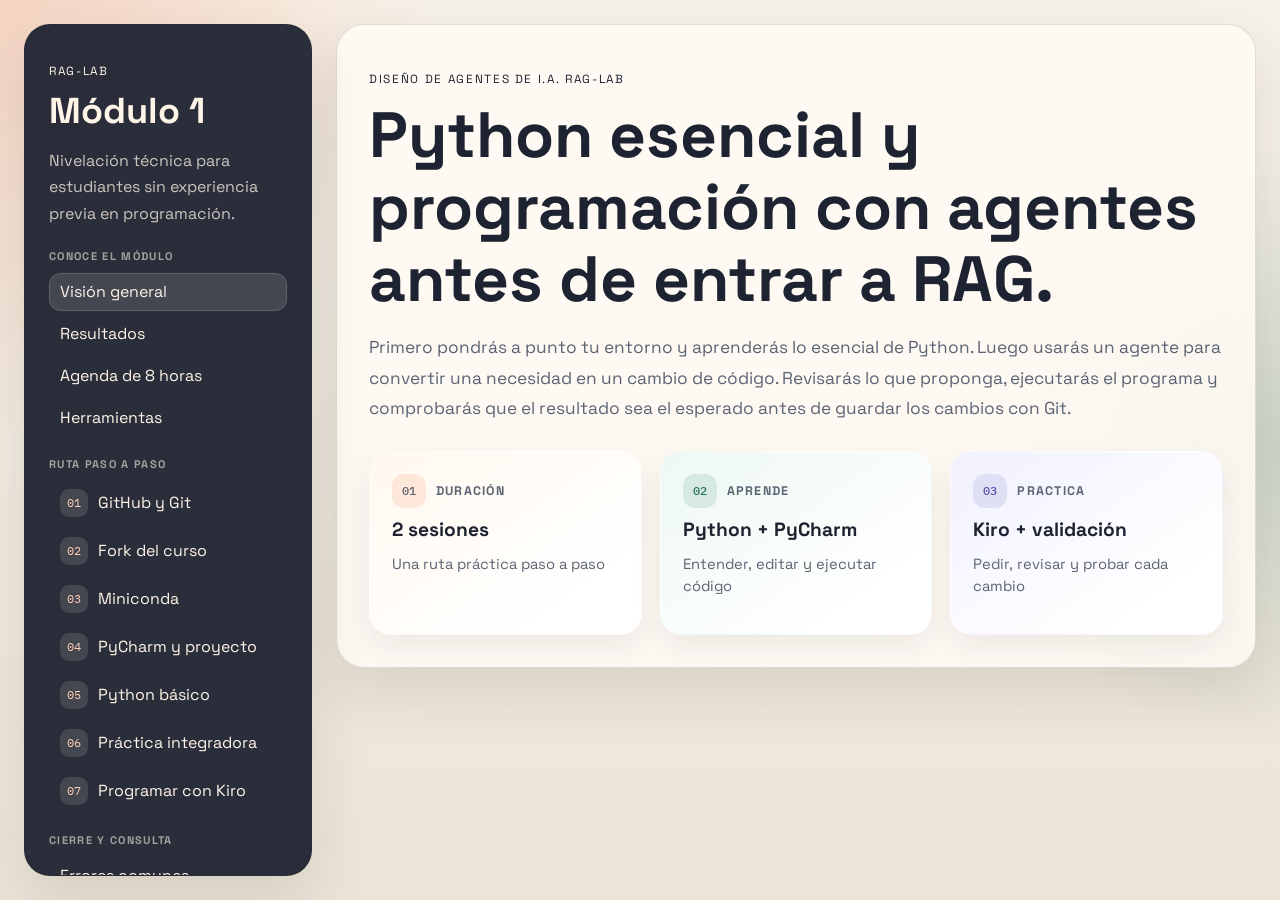
==== commit 2bad08a1: "Actualiza guia visual del modulo 1" ====
--- a/docs/index.html
+++ b/docs/index.html
@@ -6,7 +6,7 @@
     <title>RAG-LAB | Módulo 1</title>
     <meta
       name="description"
-      content="Módulo 1 del curso RAG-LAB: GitHub, fork, Miniconda, PyCharm y Python básico."
+      content="Módulo 1 del curso RAG-LAB: GitHub, Miniconda, PyCharm, Python básico y programación asistida por agentes."
     />
     <link rel="preconnect" href="https://fonts.googleapis.com" />
     <link rel="preconnect" href="https://fonts.gstatic.com" crossorigin />
@@ -17,15 +17,6 @@
     <link rel="stylesheet" href="./styles.css" />
   </head>
   <body>
-    <button
-      class="mobile-nav-toggle"
-      type="button"
-      aria-expanded="false"
-      aria-controls="course-nav"
-    >
-      Índice del módulo
-    </button>
-
     <div class="page-shell">
       <aside class="sidebar">
         <p class="eyebrow">RAG-LAB</p>
@@ -33,231 +24,380 @@
         <p class="sidebar-copy">
           Nivelación técnica para estudiantes sin experiencia previa en programación.
         </p>
-        <nav class="side-nav" id="course-nav">
-          <a href="#vision">Visión general</a>
-          <a href="#resultados">Resultados</a>
-          <a href="#agenda">Agenda de 8 horas</a>
-          <a href="#github">GitHub y Git</a>
-          <a href="#fork">Fork del repositorio</a>
-          <a href="#miniconda">Miniconda</a>
-          <a href="#pycharm">PyCharm y GitHub</a>
-          <a href="#python">Python básico</a>
-          <a href="#practica">Práctica guiada</a>
-          <a href="#errores">Errores comunes</a>
-          <a href="#checklist">Checklist final</a>
-        </nav>
+        <details class="nav-disclosure" open>
+          <summary>Contenido del módulo</summary>
+          <nav class="side-nav" id="course-nav" role="tablist" aria-label="Secciones del módulo">
+          <div class="nav-group" role="group" aria-label="Conoce el módulo">
+            <p class="nav-group-title">Conoce el módulo</p>
+            <a href="#vision" role="tab" aria-selected="true" aria-controls="vision">Visión general</a>
+            <a href="#resultados" role="tab" aria-selected="false" aria-controls="resultados" tabindex="-1">Resultados</a>
+            <a href="#agenda" role="tab" aria-selected="false" aria-controls="agenda" tabindex="-1">Agenda de 8 horas</a>
+            <a href="#herramientas" role="tab" aria-selected="false" aria-controls="herramientas" tabindex="-1">Herramientas</a>
+          </div>
+          <div class="nav-group" role="group" aria-label="Ruta paso a paso">
+            <p class="nav-group-title">Ruta paso a paso</p>
+            <a href="#github" role="tab" aria-selected="false" aria-controls="github" tabindex="-1"><span class="nav-number">01</span>GitHub y Git</a>
+            <a href="#fork" role="tab" aria-selected="false" aria-controls="fork" tabindex="-1"><span class="nav-number">02</span>Fork del curso</a>
+            <a href="#miniconda" role="tab" aria-selected="false" aria-controls="miniconda" tabindex="-1"><span class="nav-number">03</span>Miniconda</a>
+            <a href="#pycharm" role="tab" aria-selected="false" aria-controls="pycharm" tabindex="-1"><span class="nav-number">04</span>PyCharm y proyecto</a>
+            <a href="#python" role="tab" aria-selected="false" aria-controls="python" tabindex="-1"><span class="nav-number">05</span>Python básico</a>
+            <a href="#practica" role="tab" aria-selected="false" aria-controls="practica" tabindex="-1"><span class="nav-number">06</span>Práctica integradora</a>
+            <a href="#kiro" role="tab" aria-selected="false" aria-controls="kiro" tabindex="-1"><span class="nav-number">07</span>Programar con Kiro</a>
+          </div>
+          <div class="nav-group" role="group" aria-label="Cierre y consulta">
+            <p class="nav-group-title">Cierre y consulta</p>
+            <a href="#errores" role="tab" aria-selected="false" aria-controls="errores" tabindex="-1">Errores comunes</a>
+            <a href="#checklist" role="tab" aria-selected="false" aria-controls="checklist" tabindex="-1">Checklist final</a>
+          </div>
+          </nav>
+        </details>
       </aside>
 
       <main class="content">
         <section class="hero" id="vision">
           <p class="hero-tag">Diseño de agentes de I.A. RAG-LAB</p>
-          <h2>La base técnica antes de entrar a RAG, embeddings y agentes.</h2>
+          <h2>Python esencial y programación con agentes antes de entrar a RAG.</h2>
           <p class="hero-copy">
-            Este módulo cubre dos sesiones de 4 horas. El objetivo no es construir un chatbot en
-            la primera clase, sino lograr que todo el grupo tenga las herramientas instaladas, su
-            fork listo, su proyecto en local y un entorno funcional para empezar a programar.
+            Primero pondrás a punto tu entorno y aprenderás lo esencial de Python. Luego usarás un
+            agente para convertir una necesidad en un cambio de código. Revisarás lo que proponga,
+            ejecutarás el programa y comprobarás que el resultado sea el esperado antes de guardar
+            los cambios con Git.
           </p>
           <div class="hero-cards">
-            <article>
-              <span>Duración</span>
-              <strong>2 sesiones x 4 horas</strong>
-            </article>
-            <article>
-              <span>Gestión del entorno</span>
-              <strong>Miniconda</strong>
-            </article>
-            <article>
-              <span>Resultado</span>
-              <strong>Fork + PyCharm + entorno RAGLAB</strong>
+            <article class="hero-card hero-card--duration">
+              <div class="hero-card-heading">
+                <span class="hero-card-number" aria-hidden="true">01</span>
+                <span class="hero-card-label">Duración</span>
+              </div>
+              <strong>2 sesiones</strong>
+              <p>Una ruta práctica paso a paso</p>
+            </article>
+            <article class="hero-card hero-card--python">
+              <div class="hero-card-heading">
+                <span class="hero-card-number" aria-hidden="true">02</span>
+                <span class="hero-card-label">Aprende</span>
+              </div>
+              <strong>Python + PyCharm</strong>
+              <p>Entender, editar y ejecutar código</p>
+            </article>
+            <article class="hero-card hero-card--agent">
+              <div class="hero-card-heading">
+                <span class="hero-card-number" aria-hidden="true">03</span>
+                <span class="hero-card-label">Practica</span>
+              </div>
+              <strong>Kiro + validación</strong>
+              <p>Pedir, revisar y probar cada cambio</p>
             </article>
           </div>
         </section>
 
         <section id="resultados" class="panel">
           <p class="section-kicker">Resultados del módulo</p>
-          <h3>Qué debe saber hacer cada estudiante al finalizar</h3>
-          <ul class="check-list">
-            <li>Crear y configurar correctamente una cuenta de GitHub.</li>
-            <li>Instalar Git, Miniconda y PyCharm.</li>
-            <li>Hacer un fork del repositorio del curso.</li>
-            <li>Descargar el fork personal al computador desde PyCharm.</li>
-            <li>Crear el entorno `RAGLAB` a partir del archivo `RAGLAB.yml`.</li>
-            <li>Usar el intérprete correcto del proyecto en PyCharm.</li>
-            <li>Ejecutar y modificar scripts básicos en Python.</li>
-            <li>Guardar cambios con Git y subirlos a GitHub.</li>
-          </ul>
-        </section>
-
-        <section class="panel">
+          <h3>Al terminar, podrás llevar una idea hasta un cambio comprobado.</h3>
+          <p class="results-intro">
+            Prepara tu espacio de trabajo, entiende el código que ejecutas y usa un agente para
+            avanzar con confianza.
+          </p>
+          <div class="result-grid">
+            <article class="result-card result-card--setup">
+              <div class="result-card-heading">
+                <span class="result-number" aria-hidden="true">01</span>
+                <span class="result-label">Tu entorno</span>
+              </div>
+              <h4>Listo para trabajar</h4>
+              <ul class="result-list">
+                <li>Configurar GitHub e instalar Git, Miniconda y PyCharm.</li>
+                <li>Crear tu fork y abrirlo en el computador.</li>
+                <li>Crear el entorno `RAGLAB` y elegirlo en PyCharm.</li>
+                <li>Guardar tus avances en GitHub.</li>
+              </ul>
+            </article>
+            <article class="result-card result-card--python">
+              <div class="result-card-heading">
+                <span class="result-number" aria-hidden="true">02</span>
+                <span class="result-label">Python esencial</span>
+              </div>
+              <h4>Código que puedes entender</h4>
+              <ul class="result-list">
+                <li>Ejecutar scripts desde PyCharm.</li>
+                <li>Leer y modificar ejemplos sencillos.</li>
+                <li>Reconocer variables, condiciones, ciclos y funciones.</li>
+              </ul>
+            </article>
+            <article class="result-card result-card--agent">
+              <div class="result-card-heading">
+                <span class="result-number" aria-hidden="true">03</span>
+                <span class="result-label">Programación con Kiro</span>
+              </div>
+              <h4>Cambios que puedes validar</h4>
+              <ul class="result-list">
+                <li>Explicar un requerimiento y cómo reconocer que quedó bien.</li>
+                <li>Conectar Kiro con PyCharm y escoger un modelo disponible.</li>
+                <li>Revisar el plan y el código que propone el agente.</li>
+                <li>Ejecutar el programa y comprobar el resultado.</li>
+              </ul>
+            </article>
+          </div>
+          <div class="result-flow">
+            <div class="result-flow-copy">
+              <span>El ciclo que practicarás</span>
+              <small>Tú decides si el cambio está listo para guardar.</small>
+            </div>
+            <div class="result-flow-steps" aria-label="Describir, revisar, ejecutar, validar y guardar">
+              <span>Describir</span><b aria-hidden="true">→</b>
+              <span>Revisar</span><b aria-hidden="true">→</b>
+              <span>Ejecutar</span><b aria-hidden="true">→</b>
+              <span>Validar</span><b aria-hidden="true">→</b>
+              <span>Guardar</span>
+            </div>
+          </div>
+        </section>
+
+        <section id="herramientas" class="panel">
           <p class="section-kicker">Herramientas base</p>
-          <h3>Qué papel cumple cada herramienta en el curso</h3>
-          <div class="resource-grid">
-            <article>
-              <h4>Python</h4>
-              <p>
-                Es el lenguaje de programación base con el que construiremos ejercicios, scripts y
-                proyectos durante el curso.
-              </p>
-            </article>
-            <article>
-              <h4>Miniconda</h4>
-              <p>
-                Nos permite gestionar versiones de Python, la instalación de paquetes y la
-                configuración técnica del proyecto de forma más estable.
-              </p>
-            </article>
-            <article>
-              <h4>Git y GitHub</h4>
-              <p>
-                Se usan para control de versiones, respaldo del trabajo y seguimiento ordenado de
-                los avances de cada estudiante.
-              </p>
-            </article>
-            <article>
-              <h4>PyCharm</h4>
-              <p>
-                Será el entorno de desarrollo principal para abrir el proyecto, descargar el fork,
-                ejecutar scripts y trabajar con GitHub.
-              </p>
+          <h3>Las herramientas que usarás, conectadas en un solo flujo</h3>
+          <p class="tool-intro">Cada una cumple una parte del trabajo: escribir código, organizar el proyecto y convertir ideas en cambios que puedas probar.</p>
+          <div class="tool-grid">
+            <article class="tool-card tool-card--code">
+              <div class="tool-card-heading"><span>01</span><p>Aprende y ejecuta</p></div>
+              <div class="tool-brand-row">
+                <div class="tool-brand"><span class="tool-icon-frame"><img src="./images/tool-icons/python.svg" alt="" /></span><span>Python</span></div>
+                <div class="tool-brand"><span class="tool-icon-frame"><img src="./images/tool-icons/anaconda.svg" alt="" /></span><span>Miniconda</span></div>
+              </div>
+              <h4>Tu base para programar</h4>
+              <p>Python es el lenguaje de los ejercicios. Miniconda prepara el entorno `RAGLAB` y organiza sus paquetes.</p>
+              <div class="tool-flow-hint"><span>Escribir</span><b aria-hidden="true">→</b><span>Ejecutar</span></div>
+            </article>
+            <article class="tool-card tool-card--project">
+              <div class="tool-card-heading"><span>02</span><p>Organiza tu proyecto</p></div>
+              <div class="tool-brand-row">
+                <div class="tool-brand"><span class="tool-icon-frame"><img src="./images/tool-icons/git.svg" alt="" /></span><span>Git</span></div>
+                <div class="tool-brand"><span class="tool-icon-frame"><img src="./images/tool-icons/github.svg" alt="" /></span><span>GitHub</span></div>
+                <div class="tool-brand"><span class="tool-icon-frame"><img src="./images/tool-icons/pycharm.svg" alt="" /></span><span>PyCharm</span></div>
+              </div>
+              <h4>Tu espacio de trabajo</h4>
+              <p>Git registra los cambios; GitHub guarda tu fork; PyCharm te permite abrir, modificar y ejecutar el proyecto.</p>
+              <div class="tool-flow-hint"><span>Versionar</span><b aria-hidden="true">→</b><span>Compartir</span></div>
+            </article>
+            <article class="tool-card tool-card--agent">
+              <div class="tool-card-heading"><span>03</span><p>Avanza con un agente</p></div>
+              <div class="tool-brand-row">
+                <div class="tool-brand"><span class="tool-icon-frame tool-icon-frame--kiro"><img src="./images/tool-icons/kiro.svg" alt="" /></span><span>Kiro</span></div>
+              </div>
+              <h4>De la idea al cambio</h4>
+              <p>Kiro te ayuda a convertir un requerimiento en código dentro de PyCharm. Tú revisas el plan y el diff, ejecutas el programa y validas el resultado.</p>
+              <div class="tool-flow-hint"><span>Pedir</span><b aria-hidden="true">→</b><span>Revisar</span><b aria-hidden="true">→</b><span>Validar</span></div>
             </article>
           </div>
         </section>
 
         <section id="agenda" class="panel">
           <p class="section-kicker">Plan sugerido</p>
-          <h3>Agenda detallada para 8 horas</h3>
-          <p>
-            Esta agenda muestra de forma general qué se trabajará en las dos sesiones del módulo.
-          </p>
-          <div class="timeline">
-            <article>
-              <span class="timeline-label">Sesión 1</span>
-              <h4>Preparación del entorno de trabajo</h4>
-              <ul>
-                <li>Presentación general de las herramientas del curso.</li>
-                <li>Creación de cuenta de GitHub.</li>
-                <li>Instalación de Git y configuración inicial.</li>
-                <li>Creación del fork en GitHub.</li>
-                <li>Instalación de Miniconda.</li>
-                <li>Revisión de terminales y primeras verificaciones.</li>
-              </ul>
-            </article>
-            <article>
-              <span class="timeline-label">Sesión 2</span>
-              <h4>Trabajo local y bases de Python</h4>
-              <ul>
-                <li>Instalación de PyCharm.</li>
-                <li>Conexión de PyCharm con GitHub usando token.</li>
-                <li>Descarga del fork personal al computador.</li>
-                <li>Creación del entorno con `conda env create`.</li>
-                <li>Selección del intérprete en PyCharm.</li>
-                <li>Variables, tipos, condicionales, ciclos y funciones.</li>
-                <li>Ejecución de ejercicios y práctica integradora.</li>
-              </ul>
-            </article>
-          </div>
-        </section>
-
-        <section id="github" class="panel">
-          <p class="section-kicker">Paso 1</p>
-          <h3>Cuenta de GitHub e instalación de Git</h3>
-          <p>
+          <h3>Del entorno listo a programar con apoyo de un agente</h3>
+          <p class="agenda-intro">
+            Primero preparas tus herramientas y tu proyecto. Después trabajas con Python y practicas
+            cómo convertir una necesidad en un cambio de código que puedas comprobar.
+          </p>
+          <div class="agenda-grid">
+            <article class="agenda-card agenda-card--setup">
+              <header class="agenda-card-header">
+                <span class="agenda-session-number" aria-hidden="true">01</span>
+                <div>
+                  <span class="agenda-card-kicker">Sesión 1</span>
+                  <h4>Prepara tu espacio de trabajo</h4>
+                </div>
+              </header>
+              <ol class="agenda-steps">
+                <li><span>01</span><div><strong>Conoce las herramientas</strong><p>Presentación del curso y del flujo de trabajo.</p></div></li>
+                <li><span>02</span><div><strong>Abre tu espacio en GitHub</strong><p>Crea tu cuenta y prepara el repositorio personal.</p></div></li>
+                <li><span>03</span><div><strong>Instala Git</strong><p>Configura tu identidad y verifica que funcione.</p></div></li>
+                <li><span>04</span><div><strong>Crea tu fork</strong><p>Haz tu copia del repositorio del curso.</p></div></li>
+                <li><span>05</span><div><strong>Instala Miniconda</strong><p>Deja listo el gestor del entorno de Python.</p></div></li>
+                <li><span>06</span><div><strong>Prueba la terminal</strong><p>Ejecuta los primeros comandos de verificación.</p></div></li>
+              </ol>
+              <div class="agenda-outcome"><span>Al cierre</span><strong>Cuenta, Git, fork y Miniconda listos</strong></div>
+            </article>
+
+            <article class="agenda-card agenda-card--code">
+              <header class="agenda-card-header">
+                <span class="agenda-session-number" aria-hidden="true">02</span>
+                <div>
+                  <span class="agenda-card-kicker">Sesión 2</span>
+                  <h4>Programa, prueba y mejora</h4>
+                </div>
+              </header>
+              <ol class="agenda-steps">
+                <li><span>01</span><div><strong>Abre el proyecto en PyCharm</strong><p>Instala PyCharm, conéctalo a GitHub y descarga tu fork.</p></div></li>
+                <li><span>02</span><div><strong>Activa el entorno</strong><p>Crea `RAGLAB` con Conda y selecciónalo como intérprete.</p></div></li>
+                <li><span>03</span><div><strong>Aprende Python haciendo</strong><p>Practica variables, condiciones, ciclos y funciones; ejecuta los ejercicios y la práctica integradora sin agente.</p></div></li>
+                <li><span>04</span><div><strong>Prueba Kiro en PyCharm</strong><p>Presenta el flujo al inicio del bloque si el entorno ya está listo. Si la configuración toma más tiempo, haz la práctica después de la integradora: pedir un cambio, revisar el diff, ejecutar y validar.</p></div></li>
+              </ol>
+              <div class="agenda-outcome"><span>Al cierre</span><strong>Python ejecutado y un cambio revisado y validado</strong></div>
+            </article>
+          </div>
+        </section>
+
+        <section id="github" class="panel github-panel">
+          <p class="section-kicker">Paso 1 · prepara tu espacio de trabajo</p>
+          <h3>Tu proyecto, con historial y respaldo</h3>
+          <p class="github-intro">
             En este curso usaremos <strong>Git</strong> para guardar el historial de cambios del
             proyecto en el computador y <strong>GitHub</strong> para almacenar una copia en línea
             del repositorio. Esto permite que cada estudiante tenga respaldo, control de versiones
             y un espacio claro donde entregar sus avances.
           </p>
-          <div class="resource-grid">
-            <article>
-              <h4>Git</h4>
+          <div class="resource-grid github-tools-grid">
+            <button type="button" class="github-tool-card github-tool-card--git github-tool-button" data-open-git-visual aria-haspopup="dialog" aria-controls="git-workflow-dialog" aria-label="Abrir diagrama visual de ramas y versiones de Git">
+              <div class="github-tool-heading">
+                <span class="github-tool-icon"><img src="./images/tool-icons/git.svg" alt="" /></span>
+                <div><span class="github-tool-label">En tu computador</span><h4>Git</h4></div>
+              </div>
               <p>
                 Registra los cambios del proyecto y permite crear versiones del trabajo a medida
                 que avanza el curso.
               </p>
-            </article>
-            <article>
-              <h4>GitHub</h4>
+              <span class="github-tool-action">Ver diagrama de ramas <span aria-hidden="true">↗</span></span>
+            </button>
+            <article class="github-tool-card github-tool-card--github">
+              <div class="github-tool-heading">
+                <span class="github-tool-icon"><img src="./images/tool-icons/github.svg" alt="" /></span>
+                <div><span class="github-tool-label">En línea</span><h4>GitHub</h4></div>
+              </div>
               <p>
                 Guarda el repositorio en línea, aloja el fork personal y permite sincronizar los
                 cambios del estudiante.
               </p>
             </article>
           </div>
-          <ol class="steps">
-            <li>Crea tu cuenta en <a href="https://github.com" target="_blank" rel="noreferrer">github.com</a>.</li>
-            <li>Confirma tu correo y completa tu perfil básico.</li>
-            <li>Instala Git desde <a href="https://git-scm.com/downloads" target="_blank" rel="noreferrer">git-scm.com/downloads</a>.</li>
-            <li>Abre una terminal y configura tu nombre y correo.</li>
-          </ol>
-          <div class="note-box">
-            <strong>Dónde se hace esto:</strong> la cuenta se crea en el navegador. Los comandos se
-            ejecutan en una terminal del computador del estudiante. En Windows puede ser
-            <strong>PowerShell</strong> o <strong>Git Bash</strong>. En macOS o Linux se usa
-            <strong>Terminal</strong>.
-          </div>
-          <div class="command-block">
-            <div class="command-head">
-              <h4>Configuración inicial de Git</h4>
+          <div class="github-setup">
+            <div class="github-setup-heading"><span>Tu ruta de inicio</span><span>4 pasos</span></div>
+            <ol class="steps github-steps">
+              <li><span class="github-step-number">01</span><span>Crea tu cuenta en <a href="https://github.com" target="_blank" rel="noreferrer">github.com</a>.</span></li>
+              <li><span class="github-step-number">02</span><span>Confirma tu correo y completa tu perfil básico.</span></li>
+              <li><span class="github-step-number">03</span><span>Instala Git desde <a href="https://git-scm.com/downloads" target="_blank" rel="noreferrer">git-scm.com/downloads</a>.</span></li>
+              <li><span class="github-step-number">04</span><span>Abre una terminal y configura tu nombre y correo.</span></li>
+            </ol>
+          </div>
+          <div class="note-box github-location">
+            <span class="github-location-icon" aria-hidden="true">⌘</span>
+            <p><strong>¿Dónde ocurre cada parte?</strong> Crea la cuenta en el navegador y ejecuta los comandos en una terminal de tu computador: <strong>PowerShell</strong> o <strong>Git Bash</strong> en Windows, o <strong>Terminal</strong> en macOS y Linux.</p>
+          </div>
+          <div class="git-setup-guide">
+            <div class="git-setup-guide-heading">
+              <div><span class="command-eyebrow">En tu terminal</span><h4>Configura y comprueba Git paso a paso</h4></div>
+              <span class="git-setup-guide-time">4 comandos</span>
+            </div>
+            <p class="git-setup-guide-intro">Ejecuta cada comando por separado. Antes de guardar nombre y correo, reemplaza los ejemplos por tus datos reales.</p>
+            <div class="git-command-item git-command-item--check" data-copy-scope>
+              <span class="git-command-number">01</span>
+              <div class="git-command-copy"><strong>Comprueba que Git quedó instalado</strong><p>Si aparece un número de versión, la instalación terminó correctamente.</p><pre><code>git --version</code></pre></div>
               <button class="copy-button" data-copy>Copiar</button>
             </div>
-            <pre><code>git config --global user.name "Tu Nombre"
-git config --global user.email "tu-correo@ejemplo.com"
-git config --global init.defaultBranch main
-git config --list</code></pre>
-          </div>
-        </section>
-
-        <section id="fork" class="panel">
-          <p class="section-kicker">Paso 2</p>
-          <h3>Fork del repositorio del curso</h3>
-          <p>
+            <div class="git-command-item" data-copy-scope>
+              <span class="git-command-number">02</span>
+              <div class="git-command-copy"><strong>Configura el nombre que aparecerá en tus cambios</strong><p>Reemplaza <code>Tu Nombre</code> antes de ejecutar.</p><pre><code>git config --global user.name "Tu Nombre"</code></pre></div>
+              <button class="copy-button" data-copy>Copiar</button>
+            </div>
+            <div class="git-command-item" data-copy-scope>
+              <span class="git-command-number">03</span>
+              <div class="git-command-copy"><strong>Configura tu correo</strong><p>Usa el correo asociado a tu cuenta de GitHub.</p><pre><code>git config --global user.email "tu-correo@ejemplo.com"</code></pre></div>
+              <button class="copy-button" data-copy>Copiar</button>
+            </div>
+            <div class="git-command-item" data-copy-scope>
+              <span class="git-command-number">04</span>
+              <div class="git-command-copy"><strong>Define el nombre de la rama principal</strong><p>El curso usará <code>main</code> como nombre inicial.</p><pre><code>git config --global init.defaultBranch main</code></pre></div>
+              <button class="copy-button" data-copy>Copiar</button>
+            </div>
+            <div class="git-command-validation">
+              <div class="git-validation-heading"><span aria-hidden="true">✓</span><div><strong>Validación final</strong><p>Ejecuta estas dos consultas y confirma que aparezcan tu nombre y correo correctos.</p></div></div>
+              <div class="git-validation-commands">
+                <div class="git-command-item" data-copy-scope><div class="git-command-copy"><span>Nombre configurado</span><pre><code>git config --global --get user.name</code></pre></div><button class="copy-button" data-copy>Copiar</button></div>
+                <div class="git-command-item" data-copy-scope><div class="git-command-copy"><span>Correo configurado</span><pre><code>git config --global --get user.email</code></pre></div><button class="copy-button" data-copy>Copiar</button></div>
+              </div>
+            </div>
+          </div>
+        </section>
+
+        <dialog id="git-workflow-dialog" class="git-workflow-dialog" aria-labelledby="git-workflow-title">
+          <div class="git-dialog-header">
+            <div><p class="section-kicker">Git en una imagen</p><h2 id="git-workflow-title">Cómo se organizan los cambios</h2></div>
+            <button type="button" class="git-dialog-close" data-close-git-visual aria-label="Cerrar diagrama">×</button>
+          </div>
+          <figure class="git-workflow-figure">
+            <img src="./images/git-branch-workflow.png" alt="Diagrama de ramas de Git con líneas para Master, Hotfix, Release, Develop y Feature. Los círculos representan commits, y las conexiones muestran cómo se integran los cambios entre ramas." />
+            <figcaption>Un ejemplo de flujo de trabajo con ramas paralelas y versiones etiquetadas.</figcaption>
+          </figure>
+          <div class="git-diagram-notes">
+            <div><span class="git-diagram-dot"></span><p><strong>Cada línea</strong> representa una rama donde se puede trabajar en paralelo.</p></div>
+            <div><span class="git-diagram-dot git-diagram-dot--merge"></span><p><strong>Cada círculo</strong> representa un commit: un punto guardado en el historial.</p></div>
+            <div><span class="git-diagram-tag">v1.0</span><p><strong>Las etiquetas</strong> marcan versiones listas para identificar o compartir.</p></div>
+          </div>
+          <p class="git-diagram-context">El dibujo presenta un flujo con varias ramas. En este curso empezaremos con una estructura más sencilla: tu fork y la rama principal <code>main</code>.</p>
+          <a class="git-diagram-source" href="https://noetzold.tech/wp-content/uploads/2022/12/pasted-image-0.png" target="_blank" rel="noreferrer">Ver imagen original en noetzold.tech ↗</a>
+        </dialog>
+
+        <section id="fork" class="panel fork-panel">
+          <p class="section-kicker">Paso 2 · crea tu copia personal</p>
+          <h3>Prepara tu repositorio para trabajar</h3>
+          <p class="fork-intro">
             Un <strong>fork</strong> es una copia del repositorio original dentro de la cuenta de
             GitHub del estudiante. Sirve para que cada persona trabaje sobre su propia versión del
             proyecto sin afectar directamente el repositorio del curso.
           </p>
-          <p>
-            Repositorio original del curso:
-            <a
-              href="https://github.com/cristian-pulido/RAGLAB"
-              target="_blank"
-              rel="noreferrer"
-            >
-              github.com/cristian-pulido/RAGLAB
-            </a>
-          </p>
-          <ol class="steps">
-            <li>Entrar al repositorio original del curso en GitHub.</li>
-            <li>Hacer clic en <strong>Fork</strong>.</li>
-            <li>Verificar que apareció una copia en la cuenta personal.</li>
-            <li>Confirmar que el nombre del repositorio en la cuenta del estudiante es `RAGLAB`.</li>
-          </ol>
-          <figure class="image-card">
-            <img
-              src="./images/fork_view.png"
-              alt="Vista de GitHub mostrando el botón Fork en el repositorio RAGLAB."
-            />
-            <figcaption>Ubicación del botón <strong>Fork</strong> en GitHub.</figcaption>
-          </figure>
-          <figure class="image-card">
-            <img
-              src="./images/fork_steps.png"
-              alt="Pantalla de GitHub para crear un fork, mostrando el nombre del repositorio, la opción de copiar solo la rama main y el botón Create fork."
-            />
-            <figcaption>
-              Al crear el fork, mantén el nombre <strong>RAGLAB</strong> y asegúrate de
-              <strong>no marcar</strong> la opción <strong>Copy the main branch only</strong>. La
-              idea es copiar el repositorio completo, no solo la rama `main`.
-            </figcaption>
-          </figure>
-          <div class="note-box">
-            <strong>Dónde se hace esto:</strong> este paso ocurre completamente en el navegador. La
-            copia local del proyecto no se hace aquí; se hará en el paso de PyCharm.
-          </div>
-        </section>
-
-        <section id="miniconda" class="panel">
-          <p class="section-kicker">Paso 3</p>
-          <h3>Instalación de Miniconda</h3>
+          <a class="fork-repository-link" href="https://github.com/DataLab-UNAL/RAGLAB" target="_blank" rel="noreferrer">
+            <span class="fork-github-icon"><img src="./images/tool-icons/github.svg" alt="" /></span>
+            <span><small>Repositorio original del curso</small><strong>RAGLAB <span aria-hidden="true">↗</span></strong><span class="fork-repository-url">github.com/DataLab-UNAL/RAGLAB</span></span>
+            <span class="fork-open-label">Abrir repositorio</span>
+          </a>
+          <div class="fork-route">
+            <div class="fork-route-heading"><strong>Tu ruta para crear el fork</strong><span>4 pasos</span></div>
+            <ol class="fork-steps">
+              <li><span>01</span><strong>Abre el repositorio del curso</strong></li>
+              <li><span>02</span><strong>Haz clic en <em>Fork</em></strong></li>
+              <li><span>03</span><strong>Confirma que se creó en tu cuenta</strong></li>
+              <li><span>04</span><strong>Verifica que el nombre sea <code>RAGLAB</code></strong></li>
+            </ol>
+          </div>
+          <div class="fork-screenshots">
+            <figure class="image-card fork-image-card">
+              <div class="fork-image-heading"><span>01</span><strong>Encuentra el botón Fork</strong></div>
+              <button type="button" class="course-image-zoom" data-open-course-image aria-haspopup="dialog" aria-controls="course-image-dialog" aria-label="Ampliar captura: ubicación del botón Fork en GitHub">
+                <img src="./images/fork_view.png" alt="Vista de GitHub mostrando el botón Fork en el repositorio RAGLAB." />
+                <span aria-hidden="true">Ampliar imagen ⤢</span>
+              </button>
+              <figcaption>Está en la parte superior derecha del repositorio.</figcaption>
+              <div class="fork-definition">
+                <span>En pocas palabras</span>
+                <p>Un <strong>fork</strong> es una copia del repositorio que queda en tu cuenta de GitHub. Puedes trabajar y probar cambios ahí sin modificar el original del curso.</p>
+              </div>
+            </figure>
+            <figure class="image-card fork-image-card">
+              <div class="fork-image-heading"><span>02</span><strong>Revisa las opciones antes de crear</strong></div>
+              <button type="button" class="course-image-zoom" data-open-course-image aria-haspopup="dialog" aria-controls="course-image-dialog" aria-label="Ampliar captura: opciones para crear el fork">
+                <img src="./images/fork_steps.png" alt="Pantalla de GitHub para crear un fork. El nombre del repositorio es RAGLAB y la opción Copy the main branch only debe quedar desmarcada." />
+                <span aria-hidden="true">Ampliar imagen ⤢</span>
+              </button>
+              <figcaption>Mantén el nombre <strong>RAGLAB</strong> y deja desmarcada la opción <strong>Copy the main branch only</strong> para copiar el repositorio completo.</figcaption>
+            </figure>
+          </div>
+          <div class="note-box github-location fork-location">
+            <span class="github-location-icon" aria-hidden="true">↗</span>
+            <p><strong>Este paso se hace en el navegador.</strong> La copia del proyecto a tu computador se hará después, desde PyCharm.</p>
+          </div>
+        </section>
+
+        <dialog id="course-image-dialog" class="course-image-dialog" aria-labelledby="course-image-dialog-title">
+          <div class="course-image-dialog-header">
+            <h2 id="course-image-dialog-title">Captura ampliada</h2>
+            <button type="button" class="git-dialog-close" data-close-course-image aria-label="Cerrar imagen ampliada">×</button>
+          </div>
+          <img class="course-image-dialog-preview" data-course-image-preview alt="" />
+          <p class="course-image-dialog-caption" data-course-image-caption></p>
+        </dialog>
+
+        <section id="miniconda" class="panel miniconda-panel">
+          <p class="section-kicker">Paso 3 · prepara Python y sus dependencias</p>
+          <h3>Instala Miniconda y comprueba que funciona</h3>
           <p>
             Python es el lenguaje de programación base del curso. <strong>Miniconda</strong> nos
             ayuda a gestionar la instalación de Python y las dependencias del proyecto de una forma
@@ -267,43 +407,50 @@
             Para este curso tiene sentido usar Miniconda porque facilita la configuración del grupo,
             reduce problemas de dependencias y hace más estable el trabajo con librerías pesadas.
           </p>
-          <div class="resource-grid">
-            <article>
-              <h4>Descarga oficial</h4>
+          <div class="resource-grid miniconda-info-grid">
+            <article class="miniconda-info-card miniconda-download-card">
+              <div class="miniconda-info-heading"><span class="miniconda-info-icon"><img src="./images/tool-icons/anaconda.svg" alt="" /></span><div><span>Instalación</span><h4>Descarga oficial</h4></div></div>
               <a
-                href="https://www.anaconda.com/docs/getting-started/miniconda/install"
+                class="miniconda-download-link"
+                href="https://www.anaconda.com/download/success?reg=skipped-miniconda"
                 target="_blank"
                 rel="noreferrer"
               >
-                Instalador de Miniconda
+                Instalador de Miniconda <span aria-hidden="true">↗</span>
               </a>
               <p class="hint">
                 Cada estudiante debe descargar la versión de su sistema operativo e instalarla.
               </p>
             </article>
-            <article>
-              <h4>Qué buscamos aquí</h4>
-              <p>
-                En este paso solo queremos dejar Miniconda instalado y funcionando correctamente en
-                el computador del estudiante.
-              </p>
-            </article>
-          </div>
-
-          <div class="os-switcher" data-tabs>
+            <article class="miniconda-info-card miniconda-goal-card">
+              <div class="miniconda-info-heading"><span class="miniconda-goal-icon" aria-hidden="true">✓</span><div><span>Meta de este paso</span><h4>Miniconda listo</h4></div></div>
+              <p>Dejar Miniconda instalado y funcionando para gestionar Python y preparar el entorno del proyecto más adelante.</p>
+            </article>
+          </div>
+          <aside class="miniconda-architecture-guide">
+            <span class="miniconda-architecture-icon" aria-hidden="true">i</span>
+            <div class="miniconda-architecture-content">
+              <strong>¿Usas Windows? Elige según el procesador</strong>
+              <div class="miniconda-architecture-options">
+                <span><b>x86_64</b> · la opción habitual para Intel y AMD</span>
+                <span><b>Arm64</b> · para equipos ARM, como algunos con Snapdragon</span>
+              </div>
+              <small>¿No sabes cuál tienes? Revisa Configuración → Sistema → Acerca de → Tipo de sistema.</small>
+            </div>
+          </aside>
+
+          <div class="miniconda-check-section">
+            <div class="miniconda-check-heading"><div><span>Comprobación rápida</span><h4>Verifica la instalación</h4></div><p>Selecciona tu sistema operativo</p></div>
+          <div class="os-switcher miniconda-os-switcher" data-tabs>
             <div class="tab-buttons">
               <button class="active" data-tab-target="conda-windows">Windows</button>
               <button data-tab-target="conda-maclinux">macOS / Linux</button>
             </div>
             <div class="tab-panels">
               <div class="tab-panel active" data-tab-panel="conda-windows">
-                <p>
-                  <strong>Dónde se hace esto:</strong> abre <strong>Anaconda Prompt</strong> o una
-                  terminal donde `conda` ya funcione correctamente.
-                </p>
-                <pre><code>conda --version
-python --version</code></pre>
-                <figure class="image-card">
+                <div class="miniconda-terminal-note"><strong>Abre Anaconda Prompt</strong><span>o una terminal donde <code>conda</code> ya esté disponible.</span></div>
+                <div class="miniconda-version-checks"><div><span>Conda</span><code>conda --version</code></div><div><span>Python</span><code>python --version</code></div></div>
+                <figure class="image-card miniconda-proof-card">
                   <img
                     src="./images/conda.png"
                     alt="Consola mostrando Miniconda funcionando y el indicador base en el prompt."
@@ -315,13 +462,9 @@
                 </figure>
               </div>
               <div class="tab-panel" data-tab-panel="conda-maclinux">
-                <p>
-                  <strong>Dónde se hace esto:</strong> abre la aplicación
-                  <strong>Terminal</strong> del sistema.
-                </p>
-                <pre><code>conda --version
-python --version</code></pre>
-                <figure class="image-card">
+                <div class="miniconda-terminal-note"><strong>Abre Terminal</strong><span>la aplicación de terminal de tu sistema.</span></div>
+                <div class="miniconda-version-checks"><div><span>Conda</span><code>conda --version</code></div><div><span>Python</span><code>python --version</code></div></div>
+                <figure class="image-card miniconda-proof-card">
                   <img
                     src="./images/conda.png"
                     alt="Consola mostrando Miniconda funcionando y el indicador base en el prompt."
@@ -334,138 +477,91 @@
               </div>
             </div>
           </div>
-
-          <div class="command-block">
-            <div class="command-head">
-              <h4>Aceptar términos de Conda antes de crear el entorno</h4>
-              <button class="copy-button" data-copy>Copiar</button>
-            </div>
-            <pre><code>conda tos accept --override-channels --channel https://repo.anaconda.com/pkgs/main
-conda tos accept --override-channels --channel https://repo.anaconda.com/pkgs/r
-conda tos accept --override-channels --channel https://repo.anaconda.com/pkgs/msys2</code></pre>
-          </div>
-
-          <div class="note-box">
-            <strong>Cuándo ejecutar esto:</strong> hazlo una sola vez después de instalar
-            Miniconda y antes de crear el entorno `RAGLAB` con el archivo `RAGLAB.yml`.
-          </div>
-        </section>
-
-        <section id="pycharm" class="panel">
-          <p class="section-kicker">Paso 4</p>
-          <h3>PyCharm, conexión con GitHub y copia local del proyecto</h3>
-          <div class="resource-grid">
-            <article>
-              <h4>Descarga</h4>
+          </div>
+
+          <div class="miniconda-terms-card">
+            <div class="miniconda-terms-icon" aria-hidden="true">!</div>
+            <div class="miniconda-terms-content">
+              <span class="miniconda-terms-eyebrow">Requisito final de este paso</span>
+              <h4>Lee y acepta los términos de Anaconda</h4>
+              <p>Antes de crear el entorno <code>RAGLAB</code>, revisa los términos de los canales de Anaconda. Este comando registra tu aceptación para los canales que la requieran; ejecútalo solo si estás de acuerdo.</p>
+              <div class="miniconda-terms-command" data-copy-scope>
+                <code>conda tos accept</code>
+                <button class="copy-button" data-copy>Copiar comando</button>
+              </div>
+              <small>Si todavía no has revisado los términos, no ejecutes el comando aún.</small>
+            </div>
+          </div>
+        </section>
+
+        <section id="pycharm" class="panel pycharm-panel">
+          <p class="section-kicker">Paso 4 · conecta tu entorno de trabajo</p>
+          <h3>Trae tu proyecto a PyCharm y déjalo listo para ejecutar</h3>
+          <p class="pycharm-intro">Conecta tu cuenta de GitHub, descarga tu fork y configura el entorno <code>RAGLAB</code> para trabajar desde PyCharm.</p>
+          <div class="resource-grid pycharm-overview-grid">
+            <article class="pycharm-overview-card pycharm-download-card">
+              <div class="pycharm-overview-heading"><span class="pycharm-overview-icon"><img src="./images/tool-icons/pycharm.svg" alt="" /></span><div><span>Entorno de desarrollo</span><h4>Instala PyCharm</h4></div></div>
               <a
+                class="pycharm-download-link"
                 href="https://www.jetbrains.com/pycharm/download/"
                 target="_blank"
                 rel="noreferrer"
               >
-                PyCharm Community
+                PyCharm Community <span aria-hidden="true">↗</span>
               </a>
             </article>
-            <article>
-              <h4>Objetivo</h4>
-              <p>
-                Conectar PyCharm con GitHub, descargar el fork personal al computador y crear el
-                entorno `RAGLAB` usando el archivo `.yml` del proyecto.
-              </p>
-            </article>
-          </div>
-
-          <div class="note-box">
-            <strong>Objetivo de esta parte:</strong> usar PyCharm para conectarse con GitHub,
-            traer el fork personal al computador y dejar el proyecto listo para ejecutarse.
-          </div>
-
-          <div class="timeline">
-            <article>
+            <article class="pycharm-overview-card pycharm-goal-card">
+              <div class="pycharm-overview-heading"><span class="pycharm-goal-icon" aria-hidden="true">✓</span><div><span>Al terminar</span><h4>Proyecto listo para ejecutar</h4></div></div>
+              <p>Tu fork estará en el computador y PyCharm usará el entorno <code>RAGLAB</code> del proyecto.</p>
+            </article>
+          </div>
+
+          <div class="pycharm-route">
+          <div class="pycharm-route-heading"><div><span>Ruta guiada</span><h4>De tu cuenta de GitHub al proyecto en ejecución</h4></div><span>4 etapas</span></div>
+          <div class="timeline pycharm-timeline">
+            <article class="pycharm-step-card">
               <span class="timeline-label">Subpaso 1</span>
-              <h4>Generar token en GitHub</h4>
-              <ul>
-                <li>Entrar a la cuenta personal de GitHub.</li>
-                <li>Ir a `Settings`.</li>
-                <li>Luego entrar a `Developer settings`.</li>
-                <li>Crear un token personal y copiarlo.</li>
-              </ul>
-            </article>
-            <article>
-              <span class="timeline-label">Subpaso 2</span>
               <h4>Conectar PyCharm con GitHub</h4>
               <ul>
-                <li>Abrir PyCharm.</li>
-                <li>Ir a `File > Settings > Version Control > GitHub`.</li>
-                <li>Hacer clic en `+` y luego `Log in via Token`.</li>
-                <li>Pegar el token y confirmar.</li>
+                <li>En PyCharm, abre `File &gt; Settings &gt; Version Control &gt; GitHub`.</li>
+                <li>Haz clic en `+` y elige `Log In via GitHub`.</li>
+                <li>Inicia sesión en el navegador y autoriza a JetBrains.</li>
               </ul>
             </article>
-            <article>
+            <article class="pycharm-step-card">
+              <span class="timeline-label">Subpaso 2</span>
+              <h4>Descargar tu fork al computador</h4>
+              <ul>
+                <li>En PyCharm, elige `Git &gt; Clone` o `Get from Version Control`.</li>
+                <li>Selecciona GitHub y tu fork personal del curso.</li>
+                <li>Elige dónde guardar el proyecto y clónalo.</li>
+              </ul>
+            </article>
+            <article class="pycharm-step-card">
               <span class="timeline-label">Subpaso 3</span>
-              <h4>Descargar el fork al computador</h4>
+              <h4>Crear el entorno del proyecto</h4>
               <ul>
-                <li>Desde PyCharm, elegir la opción para obtener el proyecto desde GitHub.</li>
-                <li>Seleccionar el fork personal del estudiante.</li>
-                <li>Elegir la carpeta local donde quedará el proyecto.</li>
-                <li>Abrir el repositorio descargado.</li>
+                <li>Abre una terminal en la carpeta del proyecto.</li>
+                <li>Crea el entorno con el archivo `RAGLAB.yml`.</li>
+                <li>Activa `RAGLAB` y comprueba la versión de Python.</li>
               </ul>
             </article>
-            <article>
+            <article class="pycharm-step-card">
               <span class="timeline-label">Subpaso 4</span>
-              <h4>Crear y seleccionar el entorno del proyecto</h4>
+              <h4>Seleccionar el intérprete en PyCharm</h4>
               <ul>
-                <li>Abrir una terminal dentro de la carpeta local del proyecto.</li>
-                <li>Crear el entorno con el archivo `RAGLAB.yml`.</li>
-                <li>Activar el entorno `RAGLAB`.</li>
-                <li>Seleccionar ese intérprete en PyCharm.</li>
+                <li>Abre la configuración del intérprete del proyecto.</li>
+                <li>Selecciona el entorno Conda existente `RAGLAB`.</li>
+                <li>Confirma que PyCharm lo use para ejecutar los programas.</li>
               </ul>
             </article>
           </div>
-
-          <figure class="image-card">
-            <img
-              src="./images/settings_github.png"
-              alt="Pantalla de GitHub mostrando el acceso a Settings."
-            />
-            <figcaption>
-              Primero entra a <strong>Settings</strong> dentro de tu cuenta de GitHub.
-            </figcaption>
-          </figure>
-
-          <figure class="image-card">
-            <img
-              src="./images/developer_settings.png"
-              alt="Pantalla de GitHub mostrando la sección Developer settings."
-            />
-            <figcaption>
-              Después entra a <strong>Developer settings</strong> para crear el token personal.
-            </figcaption>
-          </figure>
-
-          <figure class="image-card">
-            <img
-              src="./images/token.png"
-              alt="Pantalla de GitHub mostrando la creación de un token personal."
-            />
-            <figcaption>
-              Crea el token, cópialo y guárdalo temporalmente para usarlo en PyCharm.
-            </figcaption>
-          </figure>
-
-          <figure class="image-card">
-            <img
-              src="./images/clone_view.png"
-              alt="Vista de GitHub mostrando dónde identificar la URL del repositorio personal."
-            />
-            <figcaption>
-              Al traer el proyecto a local, verifica que el repositorio seleccionado sea el
-              <strong>fork personal</strong> del estudiante y no el repositorio original del curso.
-            </figcaption>
-          </figure>
-
-          <div class="command-block">
+          </div>
+
+          <div class="pycharm-environment-grid">
+          <div class="command-block pycharm-environment-block">
             <div class="command-head">
-              <h4>Comandos para crear el entorno del proyecto</h4>
+              <div><span class="command-eyebrow">En la terminal del proyecto</span><h4>Crea y valida el entorno</h4></div>
               <button class="copy-button" data-copy>Copiar</button>
             </div>
             <pre><code>conda env create -f RAGLAB.yml
@@ -474,16 +570,18 @@
 pip list</code></pre>
           </div>
 
-          <figure class="image-card">
-            <img
-              src="./images/select_env.png"
-              alt="Pantalla de PyCharm mostrando cómo seleccionar el ambiente o intérprete para ejecutar programas."
-            />
+          <figure class="image-card pycharm-image-card pycharm-interpreter-image">
+            <div class="pycharm-image-heading"><span>04</span><strong>Selecciona el intérprete RAGLAB</strong></div>
+            <button type="button" class="course-image-zoom" data-open-course-image aria-haspopup="dialog" aria-controls="course-image-dialog" aria-label="Ampliar captura: selección del intérprete RAGLAB en PyCharm">
+              <img src="./images/select_env.png" alt="Pantalla de PyCharm mostrando cómo seleccionar el ambiente o intérprete para ejecutar programas." />
+              <span aria-hidden="true">Ampliar imagen ⤢</span>
+            </button>
             <figcaption>
               Antes de ejecutar programas en PyCharm, verifica que el intérprete seleccionado sea
               el ambiente <strong>RAGLAB</strong>.
             </figcaption>
           </figure>
+          </div>
         </section>
 
         <section id="python" class="panel">
@@ -551,6 +649,114 @@
           </div>
         </section>
 
+        <section id="kiro" class="panel">
+          <p class="section-kicker">Programación asistida por agentes</p>
+          <h3>Kiro en PyCharm: del requerimiento al código que podemos validar</h3>
+          <p>
+            Kiro CLI se conecta con PyCharm mediante <strong>Agent Client Protocol (ACP)</strong>.
+            El agente puede leer archivos, proponer cambios y ejecutar comandos; la persona que
+            programa decide qué pedir, revisa los cambios y comprueba el resultado. Este ejercicio
+            usa un script pequeño para practicar el flujo antes de trabajar con proyectos RAG.
+          </p>
+
+          <div class="resource-grid">
+            <article>
+              <h4>Antes de empezar</h4>
+              <ul>
+                <li>PyCharm 2025.3.2 o posterior y el plugin AI Assistant habilitado para agentes ACP.</li>
+                <li>Kiro CLI instalado. La documentación actual indica Windows 11, macOS o Linux compatible.</li>
+                <li>Una cuenta de Kiro. Al preparar esta guía, el nivel gratuito muestra 50 créditos. El consumo se gestiona en Kiro; las suscripciones de ChatGPT o Claude no lo cubren.</li>
+              </ul>
+            </article>
+            <article>
+              <h4>Modelos</h4>
+              <p>
+                Kiro ofrece modelos de Anthropic, OpenAI y modelos de pesos abiertos. El catálogo
+                accesible y el consumo de créditos dependen del plan y pueden cambiar.
+                Para una sesión introductoria, empieza con el modelo recomendado por Kiro (Auto).
+              </p>
+            </article>
+          </div>
+
+          <div class="timeline">
+            <article>
+              <span class="timeline-label">Preparación</span>
+              <h4>Instalar y autenticar Kiro CLI</h4>
+              <ol class="steps">
+                <li>Instala Kiro CLI siguiendo la <a href="https://kiro.dev/docs/getting-started/installation/" target="_blank" rel="noreferrer">guía oficial</a>.</li>
+                <li>En una terminal, ejecuta <code>kiro-cli --version</code> para confirmar la instalación.</li>
+                <li>Ejecuta <code>kiro-cli login</code> y completa el inicio de sesión en el navegador.</li>
+                <li>Confirma la sesión con <code>kiro-cli whoami</code>.</li>
+              </ol>
+            </article>
+            <article>
+              <span class="timeline-label">Conexión</span>
+              <h4>Agregar Kiro como agente ACP</h4>
+              <ol class="steps">
+                <li>En PyCharm, abre AI Chat, selecciona la configuración y elige <strong>Add Custom Agent</strong>.</li>
+                <li>PyCharm abrirá <code>~/.jetbrains/acp.json</code>. Agrega la configuración de ejemplo y reemplaza la ruta del comando por la ruta absoluta de Kiro CLI.</li>
+                <li>Guarda el archivo. En el chat de PyCharm, selecciona <strong>Kiro Agent</strong>.</li>
+              </ol>
+            </article>
+          </div>
+
+          <div class="command-block">
+            <div class="command-head">
+              <h4>Configuración ACP de ejemplo</h4>
+              <button class="copy-button" data-copy>Copiar</button>
+            </div>
+            <pre><code>{
+  "agent_servers": {
+    "Kiro Agent": {
+      "command": "C:\\ruta\\completa\\a\\kiro-cli.exe",
+      "args": ["acp"]
+    }
+  }
+}</code></pre>
+          </div>
+
+          <div class="note-box">
+            <strong>Encontrar la ruta del ejecutable:</strong> en Windows, ejecuta
+            <code>Get-Command kiro-cli | Select-Object -ExpandProperty Source</code> en PowerShell.
+            En macOS o Linux, ejecuta <code>which kiro-cli</code>. Copia la ruta devuelta en
+            <code>command</code>; en JSON las barras invertidas de Windows se escriben dobles.
+            PyCharm requiere AI Assistant compatible con agentes ACP. Consulta la
+            <a href="https://www.jetbrains.com/help/ai-assistant/activate-agents.html" target="_blank" rel="noreferrer">guía de JetBrains para agregar agentes ACP</a> si la opción no aparece.
+          </div>
+
+          <h4>Práctica: pedir, revisar, ejecutar y validar</h4>
+          <p>
+            Abre <code>modulo-01/ejercicios/04_funciones.py</code> en el proyecto del curso y envía
+            este requerimiento al agente:
+          </p>
+          <div class="command-block">
+            <div class="command-head">
+              <h4>Requerimiento para Kiro</h4>
+              <button class="copy-button" data-copy>Copiar</button>
+            </div>
+            <pre><code>En modulo-01/ejercicios/04_funciones.py agrega una función calcular_progreso(completados, total) que retorne el porcentaje completado como número entre 0 y 100. Si total es 0, debe retornar 0. Agrega ejemplos de uso al final del archivo. No edites otros archivos. Antes de modificar el código, explícame el plan y espera mi aprobación. Después de implementar, dime cómo puedo comprobar los resultados.</code></pre>
+          </div>
+          <ol class="steps">
+            <li>Lee el plan del agente. Verifica que entendió el archivo, la fórmula y el caso <code>total = 0</code> antes de aprobarlo.</li>
+            <li>Inspecciona el diff y localiza la función, sus argumentos, el valor que retorna y el caso especial.</li>
+            <li>Ejecuta el archivo desde PyCharm. Comprueba que 2 de 4 produce 50 y que el caso con total 0 produce 0.</li>
+            <li>Si el resultado falla, comparte el error o el resultado inesperado y vuelve a probar.</li>
+            <li>Cuando entiendas el cambio, revisa <code>git diff</code> y guarda el trabajo con un commit.</li>
+          </ol>
+
+          <div class="note-box">
+            <strong>Acuerdo de trabajo:</strong> el agente propone y modifica; el estudiante conserva
+            la responsabilidad de leer el cambio, ejecutarlo y decidir si cumple el requerimiento.
+            Antes de guardar el cambio, cada estudiante debe poder explicar qué se modificó y cómo
+            comprobó que funciona.
+          </div>
+          <p class="hint">
+            Documentación: <a href="https://kiro.dev/docs/cli/acp/" target="_blank" rel="noreferrer">Kiro CLI con ACP</a>,
+            <a href="https://kiro.dev/docs/models/available-models/" target="_blank" rel="noreferrer">modelos disponibles</a> y
+            <a href="https://kiro.dev/pricing/" target="_blank" rel="noreferrer">planes y créditos</a>.
+          </p>
+        </section>
+
         <section id="errores" class="panel">
           <p class="section-kicker">Soporte</p>
           <h3>Errores comunes y cómo reaccionar</h3>
@@ -590,6 +796,7 @@
             <li>Entorno `RAGLAB` creado correctamente.</li>
             <li>PyCharm apuntando al intérprete correcto.</li>
             <li>Scripts de Python ejecutados sin errores.</li>
+            <li>Un requerimiento implementado con Kiro, revisado en el diff y validado al ejecutar el script.</li>
             <li>Al menos 2 commits hechos por el estudiante.</li>
           </ul>
         </section>
--- a/docs/styles.css
+++ b/docs/styles.css
@@ -21,16 +21,13 @@
   margin: 0;
   font-family: "Space Grotesk", sans-serif;
   color: var(--ink);
+  line-height: 1.65;
   background:
     radial-gradient(circle at top left, rgba(239, 108, 59, 0.22), transparent 28%),
     radial-gradient(circle at right center, rgba(40, 115, 94, 0.18), transparent 22%),
     linear-gradient(180deg, #f7f2e9 0%, #ece4d7 100%);
 }
 
-body.nav-open {
-  overflow: hidden;
-}
-
 a {
   color: var(--accent-deep);
 }
@@ -42,7 +39,8 @@
 
 .page-shell {
   display: grid;
-  grid-template-columns: 300px minmax(0, 1fr);
+  grid-template-columns: 288px minmax(0, 1fr);
+  align-items: start;
   gap: 24px;
   max-width: 1440px;
   margin: 0 auto;
@@ -56,13 +54,16 @@
 .sidebar {
   position: sticky;
   top: 24px;
-  align-self: start;
-  padding: 28px;
+  z-index: 20;
+  max-height: calc(100vh - 48px);
+  overflow-y: auto;
+  padding: 24px;
   border: 1px solid var(--line);
-  border-radius: 28px;
+  border-radius: 26px;
   background: rgba(29, 35, 48, 0.94);
   color: #fff4e8;
   box-shadow: var(--shadow);
+  backdrop-filter: blur(14px);
 }
 
 .eyebrow,
@@ -76,28 +77,83 @@
 
 .sidebar h1 {
   margin: 10px 0 12px;
-  font-size: 2.5rem;
-  line-height: 0.95;
+  font-size: 2.25rem;
+  line-height: 1.1;
 }
 
 .sidebar-copy {
+  margin-bottom: 20px;
   color: rgba(255, 244, 232, 0.76);
 }
 
+.nav-disclosure summary {
+  display: none;
+}
+
 .side-nav {
   display: grid;
-  gap: 12px;
-  margin-top: 28px;
+  gap: 18px;
+}
+
+.nav-group {
+  display: grid;
+  gap: 4px;
+}
+
+.nav-group-title {
+  margin: 0 0 4px;
+  color: rgba(255, 244, 232, 0.58);
+  font-size: 0.69rem;
+  font-weight: 700;
+  letter-spacing: 0.12em;
+  text-transform: uppercase;
 }
 
 .side-nav a {
+  display: flex;
+  align-items: center;
+  gap: 10px;
+  min-height: 38px;
+  padding: 7px 10px;
+  border: 1px solid transparent;
+  border-radius: 12px;
   color: inherit;
   text-decoration: none;
+  line-height: 1.3;
+  transition: background 160ms ease, border-color 160ms ease;
+}
+
+.side-nav a:hover,
+.side-nav a[aria-selected="true"] {
+  border-color: rgba(255, 244, 232, 0.14);
+  background: rgba(255, 244, 232, 0.12);
+}
+
+.nav-number {
+  display: inline-grid;
+  flex: 0 0 28px;
+  width: 28px;
+  height: 28px;
+  place-items: center;
+  border-radius: 9px;
+  background: rgba(255, 244, 232, 0.12);
+  color: #ffd0b8;
+  font-family: "IBM Plex Mono", monospace;
+  font-size: 0.72rem;
+}
+
+.side-nav a[aria-selected="true"] .nav-number {
+  background: var(--accent);
+  color: white;
 }
 
 .content {
   display: grid;
   gap: 24px;
+}
+
+.content > section[hidden] {
+  display: none;
 }
 
 .hero,
@@ -111,16 +167,25 @@
 }
 
 .hero h2 {
-  max-width: 12ch;
+  max-width: 32ch;
   margin: 8px 0 16px;
   font-size: clamp(2.5rem, 5vw, 4.8rem);
-  line-height: 0.95;
+  line-height: 1.12;
 }
 
 .hero-copy {
-  max-width: 760px;
+  max-width: 860px;
   color: var(--muted);
   font-size: 1.08rem;
+  line-height: 1.75;
+}
+
+a {
+  overflow-wrap: break-word;
+}
+
+.panel p {
+  line-height: 1.75;
 }
 
 .hero-cards,
@@ -134,6 +199,548 @@
 .hero-cards {
   grid-template-columns: repeat(3, minmax(0, 1fr));
   margin-top: 28px;
+}
+
+.hero-cards .hero-card {
+  position: relative;
+  display: flex;
+  min-height: 184px;
+  flex-direction: column;
+  align-items: flex-start;
+  gap: 10px;
+  overflow: hidden;
+  padding: 22px;
+  border-color: transparent;
+  box-shadow: 0 12px 28px rgba(29, 35, 48, 0.07);
+  transition: transform 180ms ease, box-shadow 180ms ease;
+}
+
+.hero-cards .hero-card:hover {
+  transform: translateY(-4px);
+  box-shadow: 0 18px 34px rgba(29, 35, 48, 0.12);
+}
+
+.hero-cards .hero-card--duration {
+  background: linear-gradient(145deg, #fff8ef, #fff 78%);
+}
+
+.hero-cards .hero-card--python {
+  background: linear-gradient(145deg, #edf8f4, #fff 78%);
+}
+
+.hero-cards .hero-card--agent {
+  background: linear-gradient(145deg, #f1f1ff, #fff 78%);
+}
+
+.hero-card-heading {
+  display: flex;
+  align-items: center;
+  gap: 10px;
+}
+
+.hero-card-number {
+  display: grid;
+  width: 34px;
+  height: 34px;
+  place-items: center;
+  border-radius: 12px;
+  background: rgba(239, 108, 59, 0.13);
+  color: var(--accent-deep);
+  font-family: "IBM Plex Mono", monospace;
+  font-size: 0.75rem;
+  font-weight: 500;
+}
+
+.hero-card--python .hero-card-number {
+  background: rgba(40, 115, 94, 0.13);
+  color: #28735e;
+}
+
+.hero-card--agent .hero-card-number {
+  background: rgba(89, 83, 177, 0.13);
+  color: #5953b1;
+}
+
+.hero-cards .hero-card-label {
+  color: var(--muted);
+  font-size: 0.78rem;
+  font-weight: 700;
+  letter-spacing: 0.1em;
+  text-transform: uppercase;
+}
+
+.hero-cards .hero-card strong {
+  font-size: 1.2rem;
+  line-height: 1.3;
+}
+
+.hero-cards .hero-card p {
+  margin: 0;
+  color: var(--muted);
+  font-size: 0.92rem;
+  line-height: 1.5;
+}
+
+.results-intro {
+  max-width: 680px;
+  margin: -4px 0 24px;
+  color: var(--muted);
+  font-size: 1.04rem;
+}
+
+.result-grid {
+  display: grid;
+  grid-template-columns: repeat(3, minmax(0, 1fr));
+  gap: 16px;
+}
+
+.result-card {
+  position: relative;
+  min-height: 278px;
+  overflow: hidden;
+  padding: 22px;
+  border: 1px solid var(--line);
+  border-top: 4px solid var(--result-accent);
+  border-radius: 22px;
+  background: linear-gradient(155deg, var(--result-tint), rgba(255, 255, 255, 0.9) 76%);
+  box-shadow: 0 12px 28px rgba(29, 35, 48, 0.06);
+  transition: transform 180ms ease, box-shadow 180ms ease;
+}
+
+.result-card:hover {
+  transform: translateY(-4px);
+  box-shadow: 0 18px 34px rgba(29, 35, 48, 0.11);
+}
+
+.result-card--setup {
+  --result-accent: #e76f3c;
+  --result-tint: #fff2e8;
+}
+
+.result-card--python {
+  --result-accent: #2d8a70;
+  --result-tint: #eaf6f1;
+}
+
+.result-card--agent {
+  --result-accent: #7168c9;
+  --result-tint: #f0efff;
+}
+
+.result-card-heading {
+  display: flex;
+  align-items: center;
+  gap: 10px;
+}
+
+.result-number {
+  display: grid;
+  width: 38px;
+  height: 38px;
+  flex: 0 0 38px;
+  place-items: center;
+  border-radius: 13px;
+  background: var(--result-accent);
+  color: white;
+  font-family: "IBM Plex Mono", monospace;
+  font-size: 0.78rem;
+  font-weight: 500;
+  box-shadow: 0 5px 12px color-mix(in srgb, var(--result-accent) 25%, transparent);
+}
+
+.result-label {
+  color: var(--result-accent);
+  font-size: 0.72rem;
+  font-weight: 700;
+  letter-spacing: 0.1em;
+  text-transform: uppercase;
+}
+
+.result-card h4 {
+  margin: 16px 0 14px;
+  font-size: 1.12rem;
+  line-height: 1.3;
+}
+
+.result-list {
+  display: grid;
+  gap: 11px;
+  margin: 0;
+  padding: 0;
+  list-style: none;
+}
+
+.result-list li {
+  position: relative;
+  padding-left: 25px;
+  color: var(--muted);
+  font-size: 0.9rem;
+  line-height: 1.5;
+}
+
+.result-list li::before {
+  position: absolute;
+  top: 0.04em;
+  left: 0;
+  display: grid;
+  width: 17px;
+  height: 17px;
+  place-items: center;
+  border-radius: 50%;
+  background: color-mix(in srgb, var(--result-accent) 15%, white);
+  color: var(--result-accent);
+  content: "✓";
+  font-size: 0.7rem;
+  font-weight: 700;
+}
+
+.result-flow {
+  display: flex;
+  align-items: center;
+  justify-content: space-between;
+  gap: 20px;
+  margin-top: 18px;
+  padding: 18px 22px;
+  border-radius: 20px;
+  background: linear-gradient(110deg, #252b38, #343b4c);
+  color: #fff8f0;
+}
+
+.result-flow-copy {
+  display: grid;
+  gap: 2px;
+  flex: 0 0 auto;
+  font-weight: 700;
+}
+
+.result-flow-copy small {
+  color: rgba(255, 248, 240, 0.68);
+  font-size: 0.78rem;
+  font-weight: 400;
+}
+
+.result-flow-steps {
+  display: flex;
+  align-items: center;
+  justify-content: flex-end;
+  gap: 10px;
+  color: #fff;
+  font-size: 0.84rem;
+  font-weight: 500;
+}
+
+.result-flow-steps span {
+  padding: 7px 11px;
+  border: 1px solid rgba(255, 255, 255, 0.16);
+  border-radius: 999px;
+  background: rgba(255, 255, 255, 0.08);
+}
+
+.result-flow-steps b {
+  color: #ffb18b;
+  font-size: 1rem;
+}
+
+.tool-intro {
+  max-width: 740px;
+  margin: -4px 0 24px;
+  color: var(--muted);
+}
+
+.tool-grid {
+  display: grid;
+  grid-template-columns: repeat(3, minmax(0, 1fr));
+  gap: 18px;
+}
+
+.tool-card {
+  --tool-accent: #3776ab;
+  --tool-tint: #edf5fb;
+  display: flex;
+  min-width: 0;
+  min-height: 340px;
+  flex-direction: column;
+  padding: 24px;
+  border: 1px solid var(--line);
+  border-top: 4px solid var(--tool-accent);
+  border-radius: 24px;
+  background: linear-gradient(150deg, var(--tool-tint), rgba(255, 255, 255, 0.92) 64%);
+  box-shadow: 0 14px 32px rgba(29, 35, 48, 0.07);
+  transition: transform 180ms ease, box-shadow 180ms ease;
+}
+
+.tool-card:hover {
+  transform: translateY(-4px);
+  box-shadow: 0 18px 34px rgba(29, 35, 48, 0.12);
+}
+
+.tool-card--project {
+  --tool-accent: #e76f3c;
+  --tool-tint: #fff3ea;
+}
+
+.tool-card--agent {
+  --tool-accent: #7168c9;
+  --tool-tint: #f0efff;
+}
+
+.tool-card-heading {
+  display: flex;
+  align-items: center;
+  gap: 10px;
+  color: var(--tool-accent);
+}
+
+.tool-card-heading > span {
+  display: grid;
+  width: 30px;
+  height: 30px;
+  place-items: center;
+  border-radius: 10px;
+  background: var(--tool-accent);
+  color: white;
+  font-family: "IBM Plex Mono", monospace;
+  font-size: 0.68rem;
+}
+
+.tool-card-heading p {
+  margin: 0;
+  color: var(--tool-accent);
+  font-size: 0.72rem;
+  font-weight: 700;
+  letter-spacing: 0.1em;
+  text-transform: uppercase;
+}
+
+.tool-brand-row {
+  display: flex;
+  align-items: flex-start;
+  gap: 14px;
+  min-height: 98px;
+  margin: 19px 0 10px;
+}
+
+.tool-brand {
+  display: grid;
+  justify-items: center;
+  gap: 7px;
+  min-width: 62px;
+  color: var(--ink);
+  font-size: 0.72rem;
+  font-weight: 600;
+}
+
+.tool-icon-frame {
+  display: grid;
+  width: 56px;
+  height: 56px;
+  place-items: center;
+  border: 1px solid rgba(29, 35, 48, 0.08);
+  border-radius: 17px;
+  background: white;
+  box-shadow: 0 6px 15px rgba(29, 35, 48, 0.08);
+}
+
+.tool-icon-frame img {
+  display: block;
+  width: 32px;
+  height: 32px;
+}
+
+.tool-icon-frame--kiro img {
+  width: 42px;
+  height: 42px;
+  border-radius: 12px;
+}
+
+.tool-card h4 {
+  margin: 4px 0 8px;
+  font-size: 1.08rem;
+  line-height: 1.35;
+}
+
+.tool-card > p {
+  margin: 0;
+  color: var(--muted);
+  font-size: 0.88rem;
+  line-height: 1.6;
+}
+
+.tool-flow-hint {
+  display: flex;
+  align-items: center;
+  gap: 8px;
+  margin-top: auto;
+  padding-top: 18px;
+  color: var(--tool-accent);
+  font-size: 0.7rem;
+  font-weight: 700;
+  letter-spacing: 0.03em;
+}
+
+.tool-flow-hint span {
+  padding: 6px 9px;
+  border: 1px solid color-mix(in srgb, var(--tool-accent) 18%, white);
+  border-radius: 999px;
+  background: rgba(255, 255, 255, 0.72);
+}
+
+.tool-flow-hint b {
+  color: var(--tool-accent);
+  font-size: 0.9rem;
+}
+
+@media (max-width: 1100px) and (min-width: 961px) {
+  .tool-grid {
+    grid-template-columns: repeat(2, minmax(0, 1fr));
+  }
+
+  .tool-card--agent {
+    grid-column: 1 / -1;
+  }
+}
+
+.agenda-intro {
+  max-width: 760px;
+  margin: -4px 0 24px;
+  color: var(--muted);
+}
+
+.agenda-grid {
+  display: grid;
+  grid-template-columns: repeat(2, minmax(0, 1fr));
+  gap: 18px;
+  align-items: stretch;
+}
+
+.agenda-card {
+  --agenda-accent: #e76f3c;
+  --agenda-tint: #fff3ea;
+  display: flex;
+  min-width: 0;
+  flex-direction: column;
+  padding: 24px;
+  border: 1px solid var(--line);
+  border-top: 4px solid var(--agenda-accent);
+  border-radius: 24px;
+  background: linear-gradient(155deg, var(--agenda-tint), rgba(255, 255, 255, 0.9) 62%);
+  box-shadow: 0 14px 32px rgba(29, 35, 48, 0.07);
+}
+
+.agenda-card--code {
+  --agenda-accent: #5d66b4;
+  --agenda-tint: #f0f0ff;
+}
+
+.agenda-card-header {
+  display: flex;
+  align-items: center;
+  gap: 14px;
+  margin-bottom: 18px;
+}
+
+.agenda-session-number {
+  display: grid;
+  width: 54px;
+  height: 54px;
+  flex: 0 0 54px;
+  place-items: center;
+  border-radius: 18px;
+  background: var(--agenda-accent);
+  color: white;
+  font-family: "IBM Plex Mono", monospace;
+  font-size: 1.1rem;
+  box-shadow: 0 8px 18px color-mix(in srgb, var(--agenda-accent) 28%, transparent);
+}
+
+.agenda-card-kicker {
+  color: var(--agenda-accent);
+  font-size: 0.72rem;
+  font-weight: 700;
+  letter-spacing: 0.12em;
+  text-transform: uppercase;
+}
+
+.agenda-card-header h4 {
+  margin: 3px 0 0;
+  font-size: 1.16rem;
+  line-height: 1.3;
+}
+
+.agenda-steps {
+  display: grid;
+  gap: 12px;
+  margin: 0;
+  padding: 0;
+  list-style: none;
+}
+
+.agenda-steps li {
+  display: grid;
+  grid-template-columns: 30px minmax(0, 1fr);
+  align-items: start;
+  gap: 11px;
+}
+
+.agenda-steps li > span {
+  display: grid;
+  width: 28px;
+  height: 28px;
+  place-items: center;
+  border: 1px solid color-mix(in srgb, var(--agenda-accent) 28%, white);
+  border-radius: 9px;
+  background: rgba(255, 255, 255, 0.7);
+  color: var(--agenda-accent);
+  font-family: "IBM Plex Mono", monospace;
+  font-size: 0.68rem;
+  font-weight: 500;
+}
+
+.agenda-steps strong {
+  display: block;
+  margin: 1px 0 2px;
+  font-size: 0.91rem;
+  line-height: 1.35;
+}
+
+.agenda-steps p {
+  margin: 0;
+  color: var(--muted);
+  font-size: 0.85rem;
+  line-height: 1.5;
+}
+
+.agenda-outcome {
+  display: grid;
+  gap: 3px;
+  margin-top: auto;
+  padding: 14px 16px;
+  border-radius: 16px;
+  background: var(--agenda-accent);
+  color: white;
+}
+
+.agenda-outcome span {
+  color: rgba(255, 255, 255, 0.76);
+  font-size: 0.68rem;
+  font-weight: 700;
+  letter-spacing: 0.12em;
+  text-transform: uppercase;
+}
+
+.agenda-outcome strong {
+  font-size: 0.9rem;
+  line-height: 1.4;
+}
+
+@media (prefers-reduced-motion: reduce) {
+  .hero-cards .hero-card {
+    transition: none;
+  }
+
+  .hero-cards .hero-card:hover {
+    transform: none;
+  }
 }
 
 .hero-cards article,
@@ -155,6 +762,1636 @@
   line-height: 1.6;
 }
 
+.github-panel {
+  --github-accent: #e76f3c;
+  position: relative;
+  overflow: hidden;
+  background:
+    radial-gradient(ellipse at 100% 0, rgba(231, 111, 60, 0.1), transparent 34%),
+    var(--panel);
+}
+
+.fork-panel {
+  --fork-accent: #303744;
+  position: relative;
+  overflow: hidden;
+  background:
+    radial-gradient(ellipse at 100% 0, rgba(40, 115, 94, 0.1), transparent 34%),
+    var(--panel);
+}
+
+.fork-panel > .section-kicker {
+  color: #28735e;
+}
+
+.fork-panel h3 {
+  max-width: 720px;
+  font-size: clamp(1.65rem, 2.5vw, 2.2rem);
+}
+
+.fork-intro {
+  max-width: 900px;
+  color: var(--muted);
+  font-size: 1.02rem;
+  line-height: 1.75;
+}
+
+.fork-repository-link {
+  display: flex;
+  align-items: center;
+  gap: 15px;
+  margin-top: 22px;
+  padding: 17px 19px;
+  border: 1px solid rgba(40, 115, 94, 0.17);
+  border-radius: 20px;
+  background: linear-gradient(110deg, #edf8f3, rgba(255, 255, 255, 0.9));
+  color: var(--ink);
+  text-decoration: none;
+  transition: transform 180ms ease, box-shadow 180ms ease;
+}
+
+.fork-repository-link:hover {
+  transform: translateY(-2px);
+  box-shadow: 0 12px 26px rgba(40, 90, 72, 0.1);
+}
+
+.fork-github-icon {
+  display: grid;
+  width: 52px;
+  height: 52px;
+  flex: 0 0 auto;
+  place-items: center;
+  border-radius: 16px;
+  background: white;
+}
+
+.fork-github-icon img {
+  width: 32px;
+  height: 32px;
+}
+
+.fork-repository-link > span:nth-child(2) {
+  display: grid;
+  min-width: 0;
+  gap: 2px;
+}
+
+.fork-repository-link small {
+  color: var(--muted);
+  font-size: 0.68rem;
+  font-weight: 700;
+  letter-spacing: 0.09em;
+  text-transform: uppercase;
+}
+
+.fork-repository-link strong {
+  font-size: 1rem;
+}
+
+.fork-repository-link strong span {
+  color: #28735e;
+  font-size: 0.83rem;
+}
+
+.fork-repository-url {
+  overflow: hidden;
+  color: var(--muted);
+  font-size: 0.78rem;
+  text-overflow: ellipsis;
+}
+
+.fork-open-label {
+  margin-left: auto;
+  padding: 9px 13px;
+  border-radius: 999px;
+  background: #28735e;
+  color: white;
+  font-size: 0.75rem;
+  font-weight: 700;
+  white-space: nowrap;
+}
+
+.fork-route {
+  margin-top: 22px;
+  padding: 19px;
+  border: 1px solid rgba(29, 35, 48, 0.09);
+  border-radius: 24px;
+  background: linear-gradient(145deg, rgba(255, 255, 255, 0.76), rgba(240, 248, 244, 0.82));
+}
+
+.fork-route-heading {
+  display: flex;
+  align-items: center;
+  justify-content: space-between;
+  gap: 14px;
+  margin-bottom: 14px;
+  font-size: 0.88rem;
+}
+
+.fork-route-heading span {
+  padding: 6px 10px;
+  border-radius: 999px;
+  background: #e1f1e9;
+  color: #28735e;
+  font-size: 0.67rem;
+  font-weight: 700;
+  letter-spacing: 0.05em;
+  text-transform: uppercase;
+}
+
+.fork-steps {
+  display: grid;
+  grid-template-columns: repeat(4, minmax(0, 1fr));
+  gap: 10px;
+  margin: 0;
+  padding: 0;
+  list-style: none;
+}
+
+.fork-steps li {
+  display: flex;
+  min-height: 88px;
+  flex-direction: column;
+  align-items: flex-start;
+  gap: 10px;
+  padding: 13px;
+  border: 1px solid rgba(29, 35, 48, 0.08);
+  border-radius: 16px;
+  background: rgba(255, 255, 255, 0.88);
+}
+
+.fork-steps li > span,
+.fork-image-heading > span {
+  display: grid;
+  width: 29px;
+  height: 29px;
+  flex: 0 0 auto;
+  place-items: center;
+  border-radius: 10px;
+  background: #292e3a;
+  color: white;
+  font-family: "IBM Plex Mono", monospace;
+  font-size: 0.65rem;
+}
+
+.fork-steps strong {
+  font-size: 0.8rem;
+  line-height: 1.45;
+}
+
+.fork-steps em {
+  color: #28735e;
+  font-style: normal;
+}
+
+.fork-steps code {
+  padding: 1px 5px;
+  border-radius: 5px;
+  background: #edf1f4;
+  color: #29303d;
+  font-size: 0.76rem;
+}
+
+.fork-screenshots {
+  display: grid;
+  grid-template-columns: repeat(2, minmax(0, 1fr));
+  gap: 15px;
+  margin-top: 16px;
+}
+
+.fork-image-card {
+  min-width: 0;
+  margin: 0;
+  padding: 16px;
+  background: rgba(255, 255, 255, 0.82);
+  box-shadow: 0 10px 24px rgba(29, 35, 48, 0.04);
+}
+
+.fork-image-card:first-child {
+  display: flex;
+  flex-direction: column;
+}
+
+.fork-image-heading {
+  display: flex;
+  align-items: center;
+  gap: 10px;
+  margin-bottom: 13px;
+  font-size: 0.82rem;
+}
+
+.fork-image-heading > span {
+  width: 27px;
+  height: 27px;
+  border-radius: 9px;
+  background: #e1f1e9;
+  color: #28735e;
+}
+
+.fork-image-card img {
+  width: 100%;
+  max-width: none;
+  align-self: center;
+  border: 1px solid rgba(29, 35, 48, 0.08);
+  background: white;
+}
+
+.course-image-zoom {
+  position: relative;
+  display: block;
+  width: 100%;
+  padding: 0;
+  border: 0;
+  border-radius: 14px;
+  background: transparent;
+  cursor: zoom-in;
+}
+
+.course-image-zoom img {
+  transition: box-shadow 180ms ease, filter 180ms ease;
+}
+
+.course-image-zoom:hover img {
+  filter: brightness(0.96);
+  box-shadow: 0 8px 20px rgba(29, 35, 48, 0.12);
+}
+
+.course-image-zoom:focus-visible {
+  outline: 3px solid rgba(40, 115, 94, 0.55);
+  outline-offset: 3px;
+}
+
+.course-image-zoom > span {
+  position: absolute;
+  right: 10px;
+  bottom: 10px;
+  padding: 6px 9px;
+  border: 1px solid rgba(255, 255, 255, 0.24);
+  border-radius: 999px;
+  background: rgba(29, 35, 48, 0.88);
+  color: white;
+  font-size: 0.67rem;
+  font-weight: 700;
+  opacity: 0.92;
+}
+
+.course-image-dialog {
+  width: min(1200px, calc(100vw - 32px));
+  max-width: none;
+  max-height: 94vh;
+  overflow: auto;
+  padding: clamp(16px, 3vw, 26px);
+  border: 1px solid rgba(29, 35, 48, 0.13);
+  border-radius: 24px;
+  background: #fffaf3;
+  color: var(--ink);
+  box-shadow: 0 28px 90px rgba(21, 26, 36, 0.3);
+}
+
+.course-image-dialog::backdrop {
+  background: rgba(24, 29, 39, 0.72);
+  backdrop-filter: blur(5px);
+}
+
+.course-image-dialog-header {
+  display: flex;
+  align-items: center;
+  justify-content: space-between;
+  gap: 16px;
+  margin-bottom: 14px;
+}
+
+.course-image-dialog-header h2 {
+  margin: 0;
+  font-size: 1.15rem;
+}
+
+.course-image-dialog-preview {
+  display: block;
+  width: 100%;
+  max-height: 76vh;
+  object-fit: contain;
+  border: 1px solid rgba(29, 35, 48, 0.1);
+  border-radius: 14px;
+  background: white;
+}
+
+.course-image-dialog-caption {
+  margin: 11px 2px 0;
+  color: var(--muted);
+  font-size: 0.85rem;
+  line-height: 1.55;
+}
+
+.fork-image-card figcaption {
+  margin-top: 10px;
+  font-size: 0.78rem;
+  line-height: 1.55;
+}
+
+.fork-definition {
+  margin-top: auto;
+  padding: 15px 16px;
+  border: 1px solid rgba(40, 115, 94, 0.14);
+  border-radius: 16px;
+  background: linear-gradient(120deg, #eaf6ef, #f5faf7);
+}
+
+.fork-definition > span {
+  color: #28735e;
+  font-size: 0.67rem;
+  font-weight: 700;
+  letter-spacing: 0.1em;
+  text-transform: uppercase;
+}
+
+.fork-definition p {
+  margin: 5px 0 0;
+  color: #4c5e56;
+  font-size: 0.84rem;
+  line-height: 1.55;
+}
+
+.fork-definition strong {
+  color: #24624f;
+}
+
+.fork-location {
+  margin-top: 16px;
+}
+
+.miniconda-panel {
+  --miniconda-accent: #28735e;
+  position: relative;
+  overflow: hidden;
+  background:
+    radial-gradient(ellipse at 100% 0, rgba(40, 115, 94, 0.11), transparent 34%),
+    var(--panel);
+}
+
+.miniconda-panel > .section-kicker {
+  color: var(--miniconda-accent);
+}
+
+.miniconda-panel h3 {
+  max-width: 780px;
+  font-size: clamp(1.65rem, 2.5vw, 2.2rem);
+}
+
+.miniconda-panel > p:not(.section-kicker) {
+  max-width: 900px;
+  color: var(--muted);
+}
+
+.miniconda-info-grid {
+  margin: 22px 0 24px;
+  gap: 15px;
+}
+
+.miniconda-info-card {
+  min-height: 170px;
+  padding: 20px 22px !important;
+  border-color: rgba(40, 115, 94, 0.14) !important;
+  background: rgba(255, 255, 255, 0.84) !important;
+  box-shadow: 0 10px 24px rgba(29, 35, 48, 0.045);
+}
+
+.miniconda-info-heading {
+  display: flex;
+  align-items: center;
+  gap: 13px;
+  margin-bottom: 14px;
+}
+
+.miniconda-info-icon,
+.miniconda-goal-icon {
+  display: grid;
+  width: 48px;
+  height: 48px;
+  flex: 0 0 auto;
+  place-items: center;
+  border-radius: 15px;
+  background: #e7f4ed;
+}
+
+.miniconda-info-icon img {
+  width: 30px;
+  height: 30px;
+}
+
+.miniconda-info-heading > div > span {
+  display: block;
+  margin-bottom: 2px;
+  color: var(--muted);
+  font-size: 0.66rem;
+  font-weight: 700;
+  letter-spacing: 0.1em;
+  text-transform: uppercase;
+}
+
+.miniconda-info-heading h4 {
+  margin: 0;
+  font-size: 1.02rem;
+}
+
+.miniconda-download-link {
+  display: inline-flex;
+  align-items: center;
+  gap: 7px;
+  padding: 9px 13px;
+  border-radius: 999px;
+  background: #28735e;
+  color: white;
+  font-size: 0.8rem;
+  font-weight: 700;
+  text-decoration: none;
+}
+
+.miniconda-download-link:hover {
+  background: #1f5e4c;
+}
+
+.miniconda-architecture-guide {
+  display: flex;
+  align-items: flex-start;
+  gap: 15px;
+  margin-top: 14px;
+  padding: 16px 19px;
+  border: 1px solid rgba(40, 115, 94, 0.15);
+  border-radius: 18px;
+  background: linear-gradient(105deg, #eaf6ef, #f5faf7);
+}
+
+.miniconda-architecture-icon {
+  display: grid;
+  width: 36px;
+  height: 36px;
+  flex: 0 0 auto;
+  place-items: center;
+  border-radius: 12px;
+  background: #28735e;
+  color: white;
+  font-family: Georgia, serif;
+  font-size: 1rem;
+  font-weight: 700;
+}
+
+.miniconda-architecture-content {
+  display: grid;
+  width: 100%;
+  gap: 8px;
+}
+
+.miniconda-architecture-content > strong {
+  color: #245e4d;
+  font-size: 0.9rem;
+}
+
+.miniconda-architecture-options {
+  display: grid;
+  grid-template-columns: repeat(2, minmax(0, 1fr));
+  gap: 9px;
+}
+
+.miniconda-architecture-options span {
+  padding: 9px 12px;
+  border: 1px solid rgba(40, 115, 94, 0.11);
+  border-radius: 12px;
+  background: rgba(255, 255, 255, 0.75);
+  color: #4c5e56;
+  font-size: 0.78rem;
+  line-height: 1.45;
+}
+
+.miniconda-architecture-options b {
+  color: #245e4d;
+}
+
+.miniconda-architecture-content small {
+  color: #69796f;
+  font-size: 0.72rem;
+  line-height: 1.45;
+}
+
+.miniconda-info-card .hint {
+  margin: 9px 0 0;
+  font-size: 0.8rem;
+  line-height: 1.5;
+}
+
+.miniconda-goal-card {
+  background: linear-gradient(140deg, #f0f8f3, rgba(255, 255, 255, 0.9)) !important;
+}
+
+.miniconda-goal-icon {
+  background: #28735e;
+  color: white;
+  font-size: 1.25rem;
+  font-weight: 700;
+}
+
+.miniconda-goal-card > p {
+  margin: 0;
+  color: var(--muted);
+  font-size: 0.9rem;
+  line-height: 1.6;
+}
+
+.miniconda-check-section {
+  margin-top: 20px;
+  padding: clamp(16px, 3vw, 22px);
+  border: 1px solid rgba(40, 115, 94, 0.15);
+  border-radius: 24px;
+  background: linear-gradient(145deg, #eef7f1, rgba(255, 255, 255, 0.78));
+}
+
+.miniconda-check-heading {
+  display: flex;
+  align-items: flex-end;
+  justify-content: space-between;
+  gap: 16px;
+  margin-bottom: 14px;
+}
+
+.miniconda-check-heading > div > span {
+  color: #28735e;
+  font-size: 0.66rem;
+  font-weight: 700;
+  letter-spacing: 0.11em;
+  text-transform: uppercase;
+}
+
+.miniconda-check-heading h4 {
+  margin: 3px 0 0;
+  font-size: 1.1rem;
+}
+
+.miniconda-check-heading > p {
+  margin: 0;
+  color: var(--muted);
+  font-size: 0.78rem;
+}
+
+.miniconda-os-switcher .tab-buttons {
+  width: fit-content;
+  margin-bottom: 14px;
+  padding: 4px;
+  border: 1px solid rgba(40, 115, 94, 0.14);
+  border-radius: 999px;
+  background: rgba(255, 255, 255, 0.75);
+}
+
+.miniconda-os-switcher {
+  margin-top: 0;
+}
+
+.miniconda-os-switcher .tab-buttons button {
+  padding: 8px 14px;
+  border: 0;
+  background: transparent;
+  color: var(--muted);
+  font-size: 0.8rem;
+}
+
+.miniconda-os-switcher .tab-buttons button.active {
+  background: #28735e;
+  color: white;
+}
+
+.miniconda-os-switcher .tab-panel.active {
+  padding: 16px;
+  border: 1px solid rgba(29, 35, 48, 0.08);
+  border-radius: 18px;
+  background: rgba(255, 255, 255, 0.88);
+}
+
+.miniconda-terminal-note {
+  display: flex;
+  align-items: center;
+  flex-wrap: wrap;
+  gap: 4px 7px;
+  color: var(--muted);
+  font-size: 0.82rem;
+}
+
+.miniconda-terminal-note strong {
+  color: var(--ink);
+}
+
+.miniconda-terminal-note code {
+  padding: 2px 6px;
+  border-radius: 6px;
+  background: #edf1f4;
+  color: #29303d;
+  font-size: 0.76rem;
+}
+
+.miniconda-version-checks {
+  display: grid;
+  grid-template-columns: repeat(2, minmax(0, 1fr));
+  gap: 10px;
+  margin-top: 12px;
+}
+
+.miniconda-version-checks > div {
+  display: grid;
+  gap: 5px;
+  padding: 12px 14px;
+  border-radius: 14px;
+  background: #252b39;
+}
+
+.miniconda-version-checks span {
+  color: #c6cede;
+  font-size: 0.65rem;
+  font-weight: 700;
+  letter-spacing: 0.1em;
+  text-transform: uppercase;
+}
+
+.miniconda-version-checks code {
+  color: #f2f4fa;
+  font-size: 0.83rem;
+}
+
+.miniconda-proof-card {
+  margin: 14px 0 0;
+  padding: 13px;
+  background: #fbfcfb;
+}
+
+.miniconda-proof-card img {
+  width: min(100%, 760px);
+}
+
+.miniconda-proof-card figcaption {
+  font-size: 0.78rem;
+  line-height: 1.5;
+}
+
+.miniconda-terms-card {
+  display: flex;
+  align-items: flex-start;
+  gap: 16px;
+  margin-top: 20px;
+  padding: clamp(18px, 3vw, 24px);
+  border: 1px solid rgba(194, 119, 42, 0.25);
+  border-radius: 24px;
+  background: linear-gradient(115deg, #fff2df, #fffaf1 72%);
+  box-shadow: 0 12px 28px rgba(133, 89, 43, 0.08);
+}
+
+.miniconda-terms-icon {
+  display: grid;
+  width: 42px;
+  height: 42px;
+  flex: 0 0 auto;
+  place-items: center;
+  border-radius: 14px;
+  background: #c4772a;
+  color: white;
+  font-size: 1.2rem;
+  font-weight: 700;
+}
+
+.miniconda-terms-content {
+  display: grid;
+  width: 100%;
+  gap: 7px;
+}
+
+.miniconda-terms-eyebrow {
+  color: #9e5e1e;
+  font-size: 0.67rem;
+  font-weight: 700;
+  letter-spacing: 0.12em;
+  text-transform: uppercase;
+}
+
+.miniconda-terms-content h4 {
+  margin: 0;
+  color: #33291f;
+  font-size: 1.14rem;
+}
+
+.miniconda-terms-content > p {
+  max-width: 850px;
+  margin: 0;
+  color: #665847;
+  font-size: 0.87rem;
+  line-height: 1.6;
+}
+
+.miniconda-terms-content > p code {
+  padding: 1px 5px;
+  border-radius: 5px;
+  background: rgba(194, 119, 42, 0.12);
+  color: #81501f;
+  font-size: 0.8rem;
+}
+
+.miniconda-terms-command {
+  display: flex;
+  align-items: center;
+  justify-content: space-between;
+  gap: 12px;
+  margin-top: 4px;
+  padding: 9px 10px 9px 14px;
+  border: 1px solid rgba(255, 255, 255, 0.1);
+  border-radius: 14px;
+  background: #252b39;
+}
+
+.miniconda-terms-command > code {
+  color: #f2f4fa;
+  font-family: "IBM Plex Mono", monospace;
+  font-size: 0.86rem;
+}
+
+.miniconda-terms-command .copy-button {
+  padding: 8px 13px;
+  font-size: 0.76rem;
+  white-space: nowrap;
+}
+
+.miniconda-terms-content > small {
+  color: #8b7258;
+  font-size: 0.72rem;
+  line-height: 1.45;
+}
+
+.pycharm-panel {
+  --pycharm-accent: #6b55c9;
+  position: relative;
+  overflow: hidden;
+  background:
+    radial-gradient(ellipse at 100% 0, rgba(107, 85, 201, 0.11), transparent 34%),
+    var(--panel);
+}
+
+.pycharm-panel > .section-kicker {
+  color: var(--pycharm-accent);
+}
+
+.pycharm-panel h3 {
+  max-width: 850px;
+  font-size: clamp(1.65rem, 2.5vw, 2.2rem);
+}
+
+.pycharm-intro {
+  max-width: 900px;
+  color: var(--muted);
+  font-size: 1.02rem;
+  line-height: 1.7;
+}
+
+.pycharm-intro code,
+.pycharm-goal-card code {
+  padding: 1px 5px;
+  border-radius: 5px;
+  background: #efedfb;
+  color: #5847aa;
+}
+
+.pycharm-overview-grid {
+  margin: 22px 0 24px;
+  gap: 15px;
+}
+
+.pycharm-overview-card {
+  min-height: 158px;
+  padding: 20px 22px !important;
+  border-color: rgba(107, 85, 201, 0.14) !important;
+  background: rgba(255, 255, 255, 0.84) !important;
+  box-shadow: 0 10px 24px rgba(29, 35, 48, 0.045);
+}
+
+.pycharm-overview-heading {
+  display: flex;
+  align-items: center;
+  gap: 13px;
+  margin-bottom: 14px;
+}
+
+.pycharm-overview-icon,
+.pycharm-goal-icon {
+  display: grid;
+  width: 48px;
+  height: 48px;
+  flex: 0 0 auto;
+  place-items: center;
+  border-radius: 15px;
+  background: #efedfb;
+}
+
+.pycharm-overview-icon img {
+  width: 30px;
+  height: 30px;
+}
+
+.pycharm-overview-heading > div > span {
+  display: block;
+  margin-bottom: 2px;
+  color: var(--muted);
+  font-size: 0.66rem;
+  font-weight: 700;
+  letter-spacing: 0.1em;
+  text-transform: uppercase;
+}
+
+.pycharm-overview-heading h4 {
+  margin: 0;
+  font-size: 1.02rem;
+}
+
+.pycharm-download-link {
+  display: inline-flex;
+  align-items: center;
+  gap: 7px;
+  padding: 9px 13px;
+  border-radius: 999px;
+  background: #6b55c9;
+  color: white;
+  font-size: 0.8rem;
+  font-weight: 700;
+  text-decoration: none;
+}
+
+.pycharm-download-link:hover {
+  background: #5847aa;
+}
+
+.pycharm-goal-card {
+  background: linear-gradient(140deg, #f3f1ff, rgba(255, 255, 255, 0.9)) !important;
+}
+
+.pycharm-goal-icon {
+  background: #6b55c9;
+  color: white;
+  font-size: 1.25rem;
+  font-weight: 700;
+}
+
+.pycharm-goal-card > p {
+  margin: 0;
+  color: var(--muted);
+  font-size: 0.9rem;
+  line-height: 1.6;
+}
+
+.pycharm-route {
+  margin-top: 18px;
+  padding: clamp(16px, 3vw, 22px);
+  border: 1px solid rgba(107, 85, 201, 0.15);
+  border-radius: 24px;
+  background: linear-gradient(145deg, #f3f1ff, rgba(255, 255, 255, 0.82));
+}
+
+.pycharm-route-heading {
+  display: flex;
+  align-items: center;
+  justify-content: space-between;
+  gap: 16px;
+  margin-bottom: 15px;
+}
+
+.pycharm-route-heading > div > span {
+  color: #6b55c9;
+  font-size: 0.66rem;
+  font-weight: 700;
+  letter-spacing: 0.11em;
+  text-transform: uppercase;
+}
+
+.pycharm-route-heading h4 {
+  margin: 3px 0 0;
+  font-size: 1.08rem;
+}
+
+.pycharm-route-heading > span {
+  padding: 6px 10px;
+  border-radius: 999px;
+  background: #e5e0fb;
+  color: #5847aa;
+  font-size: 0.67rem;
+  font-weight: 700;
+  white-space: nowrap;
+}
+
+.pycharm-timeline {
+  grid-template-columns: repeat(4, minmax(0, 1fr));
+  gap: 11px;
+}
+
+.pycharm-step-card {
+  min-width: 0;
+  padding: 16px !important;
+  border-color: rgba(107, 85, 201, 0.12) !important;
+  background: rgba(255, 255, 255, 0.88) !important;
+}
+
+.pycharm-step-card .timeline-label {
+  display: inline-flex;
+  align-items: center;
+  margin-bottom: 10px;
+  padding: 5px 8px;
+  border-radius: 8px;
+  background: #e9e5fb;
+  color: #5847aa;
+  font-family: "IBM Plex Mono", monospace;
+  font-size: 0.65rem;
+}
+
+.pycharm-step-card h4 {
+  margin: 0 0 9px;
+  font-size: 0.9rem;
+  line-height: 1.4;
+}
+
+.pycharm-step-card ul {
+  margin: 0;
+  padding-left: 17px;
+  color: var(--muted);
+  font-size: 0.76rem;
+  line-height: 1.6;
+}
+
+.pycharm-step-card li + li {
+  margin-top: 3px;
+}
+
+.pycharm-image-card {
+  min-width: 0;
+  margin: 0;
+  padding: 15px;
+  border-color: rgba(29, 35, 48, 0.11);
+  background: rgba(255, 255, 255, 0.86);
+  box-shadow: 0 10px 24px rgba(29, 35, 48, 0.045);
+}
+
+.pycharm-image-heading {
+  display: flex;
+  align-items: center;
+  gap: 9px;
+  min-height: 30px;
+  margin-bottom: 11px;
+  font-size: 0.78rem;
+}
+
+.pycharm-image-heading > span {
+  display: grid;
+  width: 27px;
+  height: 27px;
+  flex: 0 0 auto;
+  place-items: center;
+  border-radius: 9px;
+  background: #e9e5fb;
+  color: #5847aa;
+  font-family: "IBM Plex Mono", monospace;
+  font-size: 0.64rem;
+}
+
+.pycharm-image-card img {
+  display: block;
+  width: 100%;
+  max-width: none;
+  height: 220px;
+  object-fit: cover;
+  border: 1px solid rgba(29, 35, 48, 0.1);
+  background: white;
+}
+
+.pycharm-image-card figcaption {
+  margin-top: 10px;
+  color: var(--muted);
+  font-size: 0.76rem;
+  line-height: 1.5;
+}
+
+.pycharm-environment-grid {
+  display: grid;
+  grid-template-columns: minmax(0, 0.85fr) minmax(0, 1.15fr);
+  align-items: stretch;
+  gap: 14px;
+  margin-top: 14px;
+}
+
+.pycharm-environment-block {
+  display: flex;
+  min-width: 0;
+  flex-direction: column;
+  justify-content: flex-start;
+  margin: 0;
+  border: 1px solid rgba(255, 255, 255, 0.08);
+  background: linear-gradient(145deg, #292f3d, #1b202c);
+  box-shadow: 0 12px 24px rgba(23, 28, 39, 0.12);
+}
+
+.pycharm-environment-block .command-eyebrow {
+  color: #bdc5d5;
+}
+
+.pycharm-environment-block .command-head h4 {
+  color: #f3f5fb;
+}
+
+.pycharm-environment-block pre {
+  font-size: 0.76rem;
+}
+
+.pycharm-interpreter-image {
+  display: flex;
+  min-width: 0;
+  flex-direction: column;
+}
+
+.pycharm-interpreter-image img {
+  flex: 1;
+  width: 100%;
+  height: auto;
+  max-height: 300px;
+  object-fit: contain;
+}
+
+.github-panel > .section-kicker {
+  color: var(--github-accent);
+}
+
+.github-panel h3 {
+  max-width: 720px;
+  font-size: clamp(1.65rem, 2.5vw, 2.2rem);
+}
+
+.github-intro {
+  max-width: 900px;
+  color: var(--muted);
+  font-size: 1.02rem;
+  line-height: 1.75;
+}
+
+.github-tools-grid {
+  margin: 24px 0 26px;
+  gap: 16px;
+}
+
+.github-tool-card {
+  min-height: 168px;
+  padding: 21px 23px !important;
+  border-color: rgba(29, 35, 48, 0.1) !important;
+  background: rgba(255, 255, 255, 0.8) !important;
+  box-shadow: 0 10px 24px rgba(29, 35, 48, 0.045);
+}
+
+.github-tool-button {
+  appearance: none;
+  display: flex;
+  width: 100%;
+  flex-direction: column;
+  align-items: stretch;
+  text-align: left;
+  font: inherit;
+  color: var(--ink);
+  cursor: pointer;
+  border: 1px solid rgba(29, 35, 48, 0.1) !important;
+  border-radius: 22px;
+  transition: transform 180ms ease, box-shadow 180ms ease, border-color 180ms ease;
+}
+
+.github-tool-button:hover {
+  transform: translateY(-3px);
+  border-color: rgba(231, 111, 60, 0.38) !important;
+  box-shadow: 0 16px 30px rgba(29, 35, 48, 0.1);
+}
+
+.github-tool-button:focus-visible,
+.git-dialog-close:focus-visible {
+  outline: 3px solid rgba(231, 111, 60, 0.56);
+  outline-offset: 3px;
+}
+
+.github-tool-action {
+  display: flex;
+  align-items: center;
+  gap: 6px;
+  margin-top: auto;
+  padding-top: 14px;
+  color: #b74d23;
+  font-size: 0.76rem;
+  font-weight: 700;
+}
+
+.github-tool-action span {
+  font-size: 1rem;
+  transition: transform 180ms ease;
+}
+
+.github-tool-button:hover .github-tool-action span {
+  transform: translate(2px, -2px);
+}
+
+.git-workflow-dialog {
+  width: min(900px, calc(100vw - 32px));
+  max-width: none;
+  max-height: min(90vh, 900px);
+  overflow-y: auto;
+  padding: clamp(20px, 4vw, 34px);
+  border: 1px solid rgba(29, 35, 48, 0.13);
+  border-radius: 28px;
+  background: #fffaf3;
+  color: var(--ink);
+  box-shadow: 0 28px 90px rgba(21, 26, 36, 0.3);
+}
+
+.git-workflow-dialog::backdrop {
+  background: rgba(24, 29, 39, 0.68);
+  backdrop-filter: blur(5px);
+}
+
+.git-dialog-header {
+  display: flex;
+  align-items: flex-start;
+  justify-content: space-between;
+  gap: 20px;
+  margin-bottom: 18px;
+}
+
+.git-dialog-header .section-kicker {
+  margin-bottom: 6px;
+  color: #b74d23;
+}
+
+.git-dialog-header h2 {
+  margin: 0;
+  font-size: clamp(1.35rem, 3vw, 1.9rem);
+  line-height: 1.25;
+}
+
+.git-dialog-close {
+  display: grid;
+  width: 40px;
+  height: 40px;
+  flex: 0 0 auto;
+  place-items: center;
+  border: 1px solid var(--line);
+  border-radius: 50%;
+  background: white;
+  color: var(--ink);
+  font: inherit;
+  font-size: 1.55rem;
+  line-height: 1;
+  cursor: pointer;
+}
+
+.git-workflow-figure {
+  margin: 0;
+  padding: 12px;
+  border: 1px solid rgba(29, 35, 48, 0.1);
+  border-radius: 20px;
+  background: white;
+}
+
+.git-workflow-figure img {
+  display: block;
+  width: 100%;
+  height: auto;
+  border-radius: 12px;
+}
+
+.git-workflow-figure figcaption {
+  padding: 9px 5px 1px;
+  color: var(--muted);
+  font-size: 0.78rem;
+}
+
+.git-diagram-notes {
+  display: grid;
+  grid-template-columns: repeat(3, minmax(0, 1fr));
+  gap: 10px;
+  margin-top: 16px;
+}
+
+.git-diagram-notes > div {
+  display: flex;
+  align-items: flex-start;
+  gap: 10px;
+  padding: 13px;
+  border: 1px solid rgba(29, 35, 48, 0.08);
+  border-radius: 16px;
+  background: rgba(255, 255, 255, 0.78);
+}
+
+.git-diagram-notes p {
+  margin: 0;
+  color: var(--muted);
+  font-size: 0.8rem;
+  line-height: 1.5;
+}
+
+.git-diagram-notes strong {
+  color: var(--ink);
+}
+
+.git-diagram-dot {
+  width: 16px;
+  height: 16px;
+  flex: 0 0 auto;
+  margin-top: 2px;
+  border: 3px solid #454950;
+  border-radius: 50%;
+  background: #b8e4f8;
+}
+
+.git-diagram-dot--merge {
+  background: #b8e6d0;
+}
+
+.git-diagram-tag {
+  flex: 0 0 auto;
+  padding: 2px 5px;
+  border: 2px solid #454950;
+  border-radius: 3px;
+  background: #b8e4f8;
+  color: #35404b;
+  font-family: "IBM Plex Mono", monospace;
+  font-size: 0.61rem;
+}
+
+.git-diagram-context {
+  margin: 15px 0 8px;
+  padding: 13px 15px;
+  border-radius: 14px;
+  background: #fff0e5;
+  color: #684c3e;
+  font-size: 0.84rem;
+  line-height: 1.55;
+}
+
+.git-diagram-context code {
+  color: #a6401e;
+  font-weight: 700;
+}
+
+.git-diagram-source {
+  display: inline-block;
+  color: var(--muted);
+  font-size: 0.74rem;
+  text-underline-offset: 3px;
+}
+
+.github-tool-heading {
+  display: flex;
+  align-items: center;
+  gap: 14px;
+}
+
+.github-tool-icon {
+  display: grid;
+  width: 52px;
+  height: 52px;
+  flex: 0 0 auto;
+  place-items: center;
+  border-radius: 16px;
+  background: #fff1e8;
+}
+
+.github-tool-card--github .github-tool-icon {
+  background: #eff0f4;
+}
+
+.github-tool-icon img {
+  width: 30px;
+  height: 30px;
+}
+
+.github-tool-card--github .github-tool-icon img {
+  width: 32px;
+  height: 32px;
+}
+
+.github-tool-label,
+.command-eyebrow {
+  display: block;
+  margin-bottom: 3px;
+  color: var(--muted);
+  font-size: 0.67rem;
+  font-weight: 700;
+  letter-spacing: 0.11em;
+  text-transform: uppercase;
+}
+
+.github-tool-heading h4 {
+  margin: 0;
+  font-size: 1.08rem;
+}
+
+.github-tool-card > p {
+  margin: 14px 0 0;
+  color: var(--muted);
+  font-size: 0.9rem;
+  line-height: 1.6;
+}
+
+.github-setup {
+  margin-top: 24px;
+  padding: 20px;
+  border: 1px solid rgba(29, 35, 48, 0.09);
+  border-radius: 24px;
+  background: linear-gradient(145deg, rgba(255, 255, 255, 0.72), rgba(255, 248, 241, 0.86));
+}
+
+.github-setup-heading {
+  display: flex;
+  align-items: center;
+  justify-content: space-between;
+  gap: 14px;
+  margin-bottom: 15px;
+  font-size: 0.82rem;
+  font-weight: 700;
+}
+
+.github-setup-heading span:last-child {
+  padding: 6px 10px;
+  border-radius: 999px;
+  background: #fff0e6;
+  color: #b74d23;
+  font-size: 0.68rem;
+  letter-spacing: 0.05em;
+  text-transform: uppercase;
+}
+
+.github-steps {
+  display: grid;
+  grid-template-columns: repeat(2, minmax(0, 1fr));
+  gap: 10px;
+  margin: 0;
+  padding: 0;
+  list-style: none;
+}
+
+.github-steps li {
+  display: flex;
+  min-height: 58px;
+  align-items: center;
+  gap: 12px;
+  padding: 11px 13px;
+  border: 1px solid rgba(29, 35, 48, 0.08);
+  border-radius: 16px;
+  background: rgba(255, 255, 255, 0.76);
+  font-size: 0.87rem;
+  line-height: 1.5;
+}
+
+.github-step-number {
+  display: grid;
+  width: 32px;
+  height: 32px;
+  flex: 0 0 auto;
+  place-items: center;
+  border-radius: 11px;
+  background: #292e3a;
+  color: white;
+  font-family: "IBM Plex Mono", monospace;
+  font-size: 0.68rem;
+}
+
+.github-steps a {
+  color: #ba4e28;
+  font-weight: 600;
+  text-decoration-thickness: 1px;
+  text-underline-offset: 3px;
+}
+
+.github-location {
+  display: flex;
+  align-items: center;
+  gap: 14px;
+  margin-top: 16px;
+  padding: 15px 18px;
+  border-color: rgba(79, 112, 142, 0.16);
+  background: #f1f6fa;
+}
+
+.github-location-icon {
+  display: grid;
+  width: 40px;
+  height: 40px;
+  flex: 0 0 auto;
+  place-items: center;
+  border-radius: 13px;
+  background: #dceaf3;
+  color: #375b75;
+  font-size: 1.2rem;
+  font-weight: 700;
+}
+
+.github-location p {
+  margin: 0;
+  color: #4f5f6c;
+  font-size: 0.87rem;
+  line-height: 1.55;
+}
+
+.github-command-block {
+  margin-top: 16px;
+  padding: 20px 22px;
+  border: 1px solid rgba(255, 255, 255, 0.08);
+  background: linear-gradient(135deg, #252b39, #171c27);
+  box-shadow: 0 16px 32px rgba(23, 28, 39, 0.16);
+}
+
+.github-command-block .command-eyebrow {
+  color: #bdc5d5;
+}
+
+.github-command-block .command-head h4 {
+  color: #f3f5fb;
+}
+
+.github-command-block .copy-button {
+  border-color: rgba(255, 255, 255, 0.35);
+  padding: 9px 16px;
+  font-size: 0.84rem;
+}
+
+.github-command-block pre {
+  padding-top: 8px;
+}
+
+.git-setup-guide {
+  margin-top: 16px;
+  padding: clamp(18px, 3vw, 26px);
+  border-radius: 26px;
+  background: linear-gradient(145deg, #292f3d, #1b202c);
+  box-shadow: 0 18px 36px rgba(23, 28, 39, 0.17);
+}
+
+.git-setup-guide-heading {
+  display: flex;
+  align-items: center;
+  justify-content: space-between;
+  gap: 16px;
+}
+
+.git-setup-guide-heading .command-eyebrow {
+  color: #c6cede;
+}
+
+.git-setup-guide-heading h4 {
+  margin: 0;
+  color: #fff;
+  font-size: 1.12rem;
+}
+
+.git-setup-guide-time {
+  padding: 7px 11px;
+  border: 1px solid rgba(255, 255, 255, 0.2);
+  border-radius: 999px;
+  color: #e4e9f3;
+  font-size: 0.7rem;
+  font-weight: 700;
+  white-space: nowrap;
+}
+
+.git-setup-guide-intro {
+  margin: 9px 0 16px;
+  color: #c6cede;
+  font-size: 0.84rem;
+}
+
+.git-command-item {
+  display: grid;
+  grid-template-columns: 34px minmax(0, 1fr) auto;
+  align-items: center;
+  gap: 12px;
+  margin-top: 9px;
+  padding: 13px 14px;
+  border: 1px solid rgba(29, 35, 48, 0.08);
+  border-radius: 16px;
+  background: #fffdfa;
+}
+
+.git-command-number {
+  display: grid;
+  width: 32px;
+  height: 32px;
+  place-items: center;
+  border-radius: 11px;
+  background: #eceef3;
+  color: #343b4a;
+  font-family: "IBM Plex Mono", monospace;
+  font-size: 0.68rem;
+  font-weight: 600;
+}
+
+.git-command-item--check .git-command-number {
+  background: #dff3e7;
+  color: #28704e;
+}
+
+.git-command-copy {
+  min-width: 0;
+}
+
+.git-command-copy > strong,
+.git-validation-heading strong {
+  display: block;
+  color: #262c38;
+  font-size: 0.88rem;
+  line-height: 1.4;
+}
+
+.git-command-copy > p,
+.git-validation-heading p {
+  margin: 2px 0 0;
+  color: #646c7b;
+  font-size: 0.76rem;
+  line-height: 1.45;
+}
+
+.git-command-copy > p code {
+  padding: 1px 4px;
+  border-radius: 5px;
+  background: #eef0f4;
+  color: #343b4a;
+  font-size: 0.72rem;
+}
+
+.git-command-copy pre {
+  margin: 7px 0 0;
+  overflow-x: auto;
+  white-space: pre;
+}
+
+.git-command-copy pre code {
+  display: inline-block;
+  max-width: 100%;
+  padding: 7px 10px;
+  border-radius: 9px;
+  background: #252b39;
+  color: #f2f4fa;
+  font-size: 0.77rem;
+  line-height: 1.45;
+}
+
+.git-command-item > .copy-button {
+  padding: 8px 13px;
+  font-size: 0.77rem;
+  white-space: nowrap;
+}
+
+.git-command-validation {
+  margin-top: 15px;
+  padding: 16px;
+  border: 1px solid rgba(177, 220, 194, 0.8);
+  border-radius: 18px;
+  background: #eaf6ee;
+}
+
+.git-validation-heading {
+  display: flex;
+  align-items: flex-start;
+  gap: 11px;
+}
+
+.git-validation-heading > span {
+  display: grid;
+  width: 28px;
+  height: 28px;
+  flex: 0 0 auto;
+  place-items: center;
+  border-radius: 50%;
+  background: #ccebd7;
+  color: #28704e;
+  font-weight: 700;
+}
+
+.git-validation-commands {
+  display: grid;
+  grid-template-columns: repeat(2, minmax(0, 1fr));
+  gap: 9px;
+  margin-top: 12px;
+}
+
+.git-validation-commands .git-command-item {
+  grid-template-columns: minmax(0, 1fr) auto;
+  margin: 0;
+  padding: 10px 11px;
+}
+
+.git-validation-commands .git-command-copy > span {
+  color: #646c7b;
+  font-size: 0.7rem;
+  font-weight: 700;
+  text-transform: uppercase;
+  letter-spacing: 0.05em;
+}
+
+.git-validation-commands .git-command-copy pre code {
+  background: #edf1f4;
+  color: #29303d;
+  font-size: 0.7rem;
+}
+
 .image-card {
   margin: 20px 0;
   padding: 18px;
@@ -267,22 +2504,6 @@
 }
 
 @media (max-width: 960px) {
-  .mobile-nav-toggle {
-    position: sticky;
-    top: 12px;
-    z-index: 40;
-    display: inline-flex;
-    margin: 12px 16px 0;
-    padding: 10px 16px;
-    border: 1px solid rgba(29, 35, 48, 0.15);
-    border-radius: 999px;
-    background: rgba(29, 35, 48, 0.96);
-    color: #fff4e8;
-    font: inherit;
-    box-shadow: var(--shadow);
-    cursor: pointer;
-  }
-
   .page-shell {
     grid-template-columns: 1fr;
     gap: 16px;
@@ -290,51 +2511,244 @@
   }
 
   .sidebar {
-    position: fixed;
-    inset: 64px 16px auto 16px;
-    top: 64px;
-    z-index: 35;
-    max-height: calc(100vh - 88px);
+    top: 0;
+    max-height: 42vh;
+    padding: 18px;
+    border-radius: 22px;
+  }
+
+  .sidebar h1 {
+    margin: 4px 0 8px;
+    font-size: 1.8rem;
+  }
+
+  .sidebar-copy {
+    margin: 4px 0 12px;
+  }
+
+  .nav-disclosure summary {
+    display: flex;
+    align-items: center;
+    justify-content: space-between;
+    padding: 10px 12px;
+    border: 1px solid rgba(255, 244, 232, 0.2);
+    border-radius: 12px;
+    cursor: pointer;
+    list-style: none;
+  }
+
+  .nav-disclosure summary::-webkit-details-marker {
+    display: none;
+  }
+
+  .nav-disclosure summary::after {
+    content: "+";
+    font-size: 1.2rem;
+  }
+
+  .nav-disclosure[open] summary::after {
+    content: "−";
+  }
+
+  .side-nav {
+    max-height: 30vh;
     overflow-y: auto;
-    padding: 18px;
-    display: none;
-  }
-
-  body.nav-open .sidebar {
-    display: block;
-  }
-
-  .sidebar h1 {
-    font-size: 1.8rem;
-  }
-
-  .sidebar-copy {
-    margin-bottom: 0;
-  }
-
-  .side-nav {
-    gap: 8px;
-    margin-top: 18px;
-  }
-
-  .side-nav a {
-    display: block;
-    padding: 8px 0;
+    margin-top: 12px;
+    padding-right: 4px;
   }
 
   .hero-cards,
+  .result-grid,
+  .tool-grid,
+  .agenda-grid,
   .resource-grid,
   .concept-grid,
   .timeline {
     grid-template-columns: 1fr;
   }
 
+  .fork-steps {
+    grid-template-columns: repeat(2, minmax(0, 1fr));
+  }
+
+  .pycharm-timeline {
+    grid-template-columns: repeat(2, minmax(0, 1fr));
+  }
+
+  .hero-cards .hero-card {
+    min-height: 150px;
+  }
+
+  .result-card {
+    min-height: 0;
+  }
+
+  .tool-card {
+    min-height: 0;
+  }
+
+  .result-flow {
+    align-items: flex-start;
+    flex-direction: column;
+  }
+
+  .result-flow-steps {
+    justify-content: flex-start;
+    flex-wrap: wrap;
+  }
+
   .hero,
   .panel {
     padding: 24px;
   }
 
   .hero h2 {
-    font-size: clamp(2.2rem, 10vw, 3.6rem);
-  }
-}
+    font-size: clamp(2rem, 8vw, 3.4rem);
+  }
+}
+
+@media (max-width: 560px) {
+  .page-shell {
+    padding-inline: 12px;
+  }
+
+  .sidebar {
+    padding: 16px;
+  }
+
+  .nav-group {
+    gap: 2px;
+  }
+
+  .side-nav {
+    gap: 14px;
+  }
+
+  .github-steps {
+    grid-template-columns: 1fr;
+  }
+
+  .fork-steps,
+  .fork-screenshots {
+    grid-template-columns: 1fr;
+  }
+
+  .pycharm-timeline,
+  .pycharm-environment-grid {
+    grid-template-columns: 1fr;
+  }
+
+  .pycharm-route-heading {
+    align-items: flex-start;
+  }
+
+  .fork-repository-link {
+    align-items: flex-start;
+  }
+
+  .miniconda-check-heading {
+    align-items: flex-start;
+    flex-direction: column;
+    gap: 5px;
+  }
+
+  .miniconda-terms-card {
+    gap: 11px;
+    padding: 16px;
+  }
+
+  .miniconda-terms-icon {
+    width: 34px;
+    height: 34px;
+    border-radius: 11px;
+  }
+
+  .miniconda-terms-command {
+    align-items: flex-start;
+    flex-direction: column;
+  }
+
+  .miniconda-architecture-guide {
+    gap: 10px;
+    padding: 14px;
+  }
+
+  .miniconda-architecture-options {
+    grid-template-columns: 1fr;
+  }
+
+  .miniconda-version-checks {
+    grid-template-columns: 1fr;
+  }
+
+  .miniconda-os-switcher .tab-buttons {
+    width: 100%;
+  }
+
+  .miniconda-os-switcher .tab-buttons button {
+    flex: 1;
+    padding-inline: 9px;
+  }
+
+  .miniconda-os-switcher .tab-panel.active {
+    padding: 12px;
+  }
+
+  .fork-open-label {
+    display: none;
+  }
+
+  .github-setup {
+    padding: 15px;
+  }
+
+  .github-location {
+    align-items: flex-start;
+  }
+
+  .git-diagram-notes {
+    grid-template-columns: 1fr;
+  }
+
+  .git-setup-guide-heading {
+    align-items: flex-start;
+  }
+
+  .git-command-item {
+    grid-template-columns: 30px minmax(0, 1fr);
+    align-items: start;
+    gap: 9px;
+    padding: 12px;
+  }
+
+  .git-command-item > .copy-button {
+    grid-column: 2;
+    justify-self: start;
+  }
+
+  .git-validation-commands {
+    grid-template-columns: 1fr;
+  }
+
+  .git-validation-commands .git-command-item {
+    grid-template-columns: minmax(0, 1fr) auto;
+  }
+
+  .git-validation-commands .git-command-item > .copy-button {
+    grid-column: 2;
+  }
+
+  .hero,
+  .panel {
+    padding: 20px;
+    border-radius: 22px;
+  }
+
+  .command-head {
+    align-items: flex-start;
+  }
+
+  pre {
+    font-size: 0.82rem;
+  }
+}
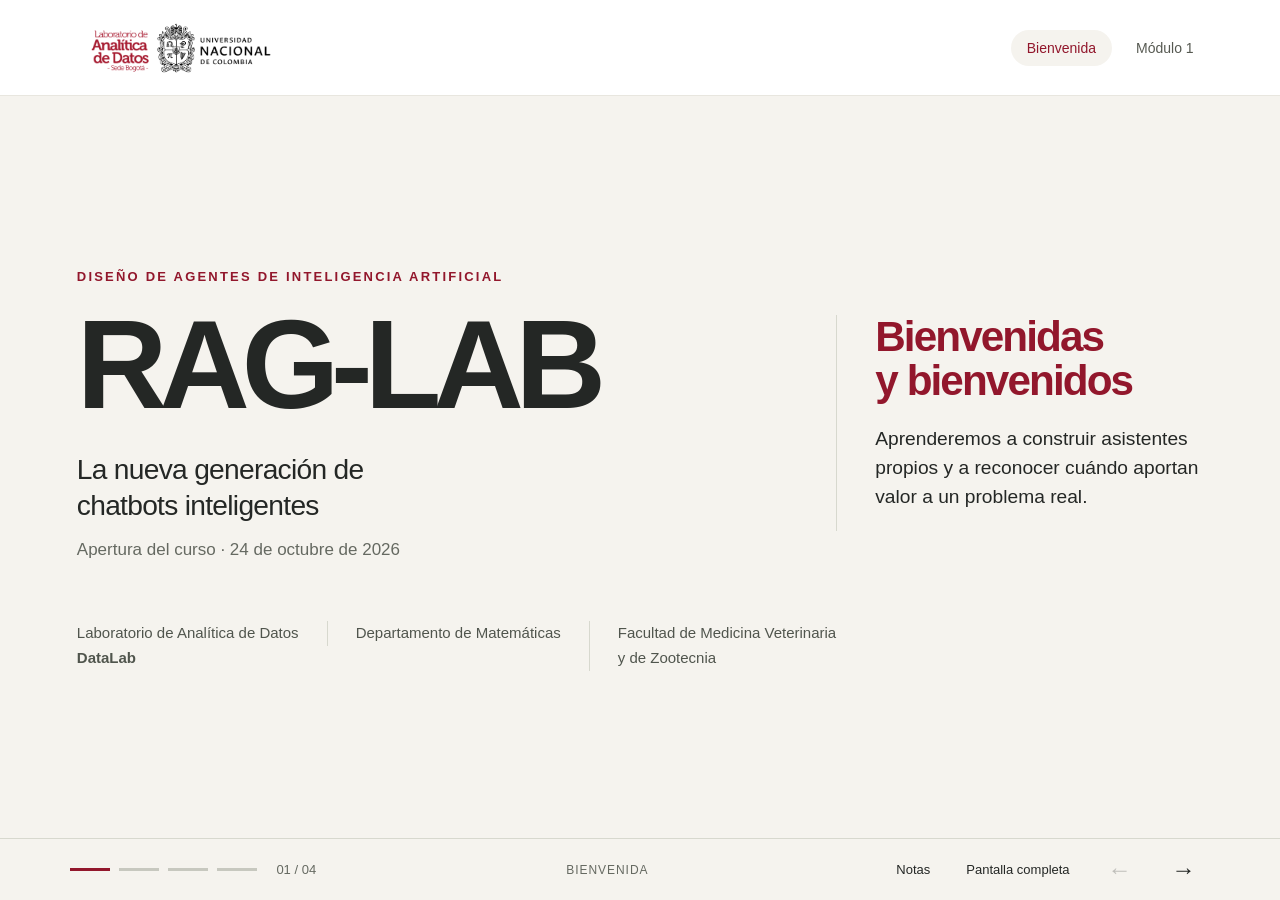
==== commit 9e2192b5: "Integra bienvenida y navegación del curso" ====
--- a/docs/index.html
+++ b/docs/index.html
@@ -1,808 +1,51 @@
-<!DOCTYPE html>
+<!doctype html>
 <html lang="es">
-  <head>
-    <meta charset="UTF-8" />
-    <meta name="viewport" content="width=device-width, initial-scale=1.0" />
-    <title>RAG-LAB | Módulo 1</title>
-    <meta
-      name="description"
-      content="Módulo 1 del curso RAG-LAB: GitHub, Miniconda, PyCharm, Python básico y programación asistida por agentes."
-    />
-    <link rel="preconnect" href="https://fonts.googleapis.com" />
-    <link rel="preconnect" href="https://fonts.gstatic.com" crossorigin />
-    <link
-      href="https://fonts.googleapis.com/css2?family=Space+Grotesk:wght@400;500;700&family=IBM+Plex+Mono:wght@400;500&display=swap"
-      rel="stylesheet"
-    />
-    <link rel="stylesheet" href="./styles.css" />
-  </head>
-  <body>
-    <div class="page-shell">
-      <aside class="sidebar">
-        <p class="eyebrow">RAG-LAB</p>
-        <h1>Módulo 1</h1>
-        <p class="sidebar-copy">
-          Nivelación técnica para estudiantes sin experiencia previa en programación.
-        </p>
-        <details class="nav-disclosure" open>
-          <summary>Contenido del módulo</summary>
-          <nav class="side-nav" id="course-nav" role="tablist" aria-label="Secciones del módulo">
-          <div class="nav-group" role="group" aria-label="Conoce el módulo">
-            <p class="nav-group-title">Conoce el módulo</p>
-            <a href="#vision" role="tab" aria-selected="true" aria-controls="vision">Visión general</a>
-            <a href="#resultados" role="tab" aria-selected="false" aria-controls="resultados" tabindex="-1">Resultados</a>
-            <a href="#agenda" role="tab" aria-selected="false" aria-controls="agenda" tabindex="-1">Agenda de 8 horas</a>
-            <a href="#herramientas" role="tab" aria-selected="false" aria-controls="herramientas" tabindex="-1">Herramientas</a>
-          </div>
-          <div class="nav-group" role="group" aria-label="Ruta paso a paso">
-            <p class="nav-group-title">Ruta paso a paso</p>
-            <a href="#github" role="tab" aria-selected="false" aria-controls="github" tabindex="-1"><span class="nav-number">01</span>GitHub y Git</a>
-            <a href="#fork" role="tab" aria-selected="false" aria-controls="fork" tabindex="-1"><span class="nav-number">02</span>Fork del curso</a>
-            <a href="#miniconda" role="tab" aria-selected="false" aria-controls="miniconda" tabindex="-1"><span class="nav-number">03</span>Miniconda</a>
-            <a href="#pycharm" role="tab" aria-selected="false" aria-controls="pycharm" tabindex="-1"><span class="nav-number">04</span>PyCharm y proyecto</a>
-            <a href="#python" role="tab" aria-selected="false" aria-controls="python" tabindex="-1"><span class="nav-number">05</span>Python básico</a>
-            <a href="#practica" role="tab" aria-selected="false" aria-controls="practica" tabindex="-1"><span class="nav-number">06</span>Práctica integradora</a>
-            <a href="#kiro" role="tab" aria-selected="false" aria-controls="kiro" tabindex="-1"><span class="nav-number">07</span>Programar con Kiro</a>
-          </div>
-          <div class="nav-group" role="group" aria-label="Cierre y consulta">
-            <p class="nav-group-title">Cierre y consulta</p>
-            <a href="#errores" role="tab" aria-selected="false" aria-controls="errores" tabindex="-1">Errores comunes</a>
-            <a href="#checklist" role="tab" aria-selected="false" aria-controls="checklist" tabindex="-1">Checklist final</a>
-          </div>
-          </nav>
-        </details>
-      </aside>
-
-      <main class="content">
-        <section class="hero" id="vision">
-          <p class="hero-tag">Diseño de agentes de I.A. RAG-LAB</p>
-          <h2>Python esencial y programación con agentes antes de entrar a RAG.</h2>
-          <p class="hero-copy">
-            Primero pondrás a punto tu entorno y aprenderás lo esencial de Python. Luego usarás un
-            agente para convertir una necesidad en un cambio de código. Revisarás lo que proponga,
-            ejecutarás el programa y comprobarás que el resultado sea el esperado antes de guardar
-            los cambios con Git.
-          </p>
-          <div class="hero-cards">
-            <article class="hero-card hero-card--duration">
-              <div class="hero-card-heading">
-                <span class="hero-card-number" aria-hidden="true">01</span>
-                <span class="hero-card-label">Duración</span>
-              </div>
-              <strong>2 sesiones</strong>
-              <p>Una ruta práctica paso a paso</p>
-            </article>
-            <article class="hero-card hero-card--python">
-              <div class="hero-card-heading">
-                <span class="hero-card-number" aria-hidden="true">02</span>
-                <span class="hero-card-label">Aprende</span>
-              </div>
-              <strong>Python + PyCharm</strong>
-              <p>Entender, editar y ejecutar código</p>
-            </article>
-            <article class="hero-card hero-card--agent">
-              <div class="hero-card-heading">
-                <span class="hero-card-number" aria-hidden="true">03</span>
-                <span class="hero-card-label">Practica</span>
-              </div>
-              <strong>Kiro + validación</strong>
-              <p>Pedir, revisar y probar cada cambio</p>
-            </article>
-          </div>
-        </section>
-
-        <section id="resultados" class="panel">
-          <p class="section-kicker">Resultados del módulo</p>
-          <h3>Al terminar, podrás llevar una idea hasta un cambio comprobado.</h3>
-          <p class="results-intro">
-            Prepara tu espacio de trabajo, entiende el código que ejecutas y usa un agente para
-            avanzar con confianza.
-          </p>
-          <div class="result-grid">
-            <article class="result-card result-card--setup">
-              <div class="result-card-heading">
-                <span class="result-number" aria-hidden="true">01</span>
-                <span class="result-label">Tu entorno</span>
-              </div>
-              <h4>Listo para trabajar</h4>
-              <ul class="result-list">
-                <li>Configurar GitHub e instalar Git, Miniconda y PyCharm.</li>
-                <li>Crear tu fork y abrirlo en el computador.</li>
-                <li>Crear el entorno `RAGLAB` y elegirlo en PyCharm.</li>
-                <li>Guardar tus avances en GitHub.</li>
-              </ul>
-            </article>
-            <article class="result-card result-card--python">
-              <div class="result-card-heading">
-                <span class="result-number" aria-hidden="true">02</span>
-                <span class="result-label">Python esencial</span>
-              </div>
-              <h4>Código que puedes entender</h4>
-              <ul class="result-list">
-                <li>Ejecutar scripts desde PyCharm.</li>
-                <li>Leer y modificar ejemplos sencillos.</li>
-                <li>Reconocer variables, condiciones, ciclos y funciones.</li>
-              </ul>
-            </article>
-            <article class="result-card result-card--agent">
-              <div class="result-card-heading">
-                <span class="result-number" aria-hidden="true">03</span>
-                <span class="result-label">Programación con Kiro</span>
-              </div>
-              <h4>Cambios que puedes validar</h4>
-              <ul class="result-list">
-                <li>Explicar un requerimiento y cómo reconocer que quedó bien.</li>
-                <li>Conectar Kiro con PyCharm y escoger un modelo disponible.</li>
-                <li>Revisar el plan y el código que propone el agente.</li>
-                <li>Ejecutar el programa y comprobar el resultado.</li>
-              </ul>
-            </article>
-          </div>
-          <div class="result-flow">
-            <div class="result-flow-copy">
-              <span>El ciclo que practicarás</span>
-              <small>Tú decides si el cambio está listo para guardar.</small>
-            </div>
-            <div class="result-flow-steps" aria-label="Describir, revisar, ejecutar, validar y guardar">
-              <span>Describir</span><b aria-hidden="true">→</b>
-              <span>Revisar</span><b aria-hidden="true">→</b>
-              <span>Ejecutar</span><b aria-hidden="true">→</b>
-              <span>Validar</span><b aria-hidden="true">→</b>
-              <span>Guardar</span>
-            </div>
-          </div>
-        </section>
-
-        <section id="herramientas" class="panel">
-          <p class="section-kicker">Herramientas base</p>
-          <h3>Las herramientas que usarás, conectadas en un solo flujo</h3>
-          <p class="tool-intro">Cada una cumple una parte del trabajo: escribir código, organizar el proyecto y convertir ideas en cambios que puedas probar.</p>
-          <div class="tool-grid">
-            <article class="tool-card tool-card--code">
-              <div class="tool-card-heading"><span>01</span><p>Aprende y ejecuta</p></div>
-              <div class="tool-brand-row">
-                <div class="tool-brand"><span class="tool-icon-frame"><img src="./images/tool-icons/python.svg" alt="" /></span><span>Python</span></div>
-                <div class="tool-brand"><span class="tool-icon-frame"><img src="./images/tool-icons/anaconda.svg" alt="" /></span><span>Miniconda</span></div>
-              </div>
-              <h4>Tu base para programar</h4>
-              <p>Python es el lenguaje de los ejercicios. Miniconda prepara el entorno `RAGLAB` y organiza sus paquetes.</p>
-              <div class="tool-flow-hint"><span>Escribir</span><b aria-hidden="true">→</b><span>Ejecutar</span></div>
-            </article>
-            <article class="tool-card tool-card--project">
-              <div class="tool-card-heading"><span>02</span><p>Organiza tu proyecto</p></div>
-              <div class="tool-brand-row">
-                <div class="tool-brand"><span class="tool-icon-frame"><img src="./images/tool-icons/git.svg" alt="" /></span><span>Git</span></div>
-                <div class="tool-brand"><span class="tool-icon-frame"><img src="./images/tool-icons/github.svg" alt="" /></span><span>GitHub</span></div>
-                <div class="tool-brand"><span class="tool-icon-frame"><img src="./images/tool-icons/pycharm.svg" alt="" /></span><span>PyCharm</span></div>
-              </div>
-              <h4>Tu espacio de trabajo</h4>
-              <p>Git registra los cambios; GitHub guarda tu fork; PyCharm te permite abrir, modificar y ejecutar el proyecto.</p>
-              <div class="tool-flow-hint"><span>Versionar</span><b aria-hidden="true">→</b><span>Compartir</span></div>
-            </article>
-            <article class="tool-card tool-card--agent">
-              <div class="tool-card-heading"><span>03</span><p>Avanza con un agente</p></div>
-              <div class="tool-brand-row">
-                <div class="tool-brand"><span class="tool-icon-frame tool-icon-frame--kiro"><img src="./images/tool-icons/kiro.svg" alt="" /></span><span>Kiro</span></div>
-              </div>
-              <h4>De la idea al cambio</h4>
-              <p>Kiro te ayuda a convertir un requerimiento en código dentro de PyCharm. Tú revisas el plan y el diff, ejecutas el programa y validas el resultado.</p>
-              <div class="tool-flow-hint"><span>Pedir</span><b aria-hidden="true">→</b><span>Revisar</span><b aria-hidden="true">→</b><span>Validar</span></div>
-            </article>
-          </div>
-        </section>
-
-        <section id="agenda" class="panel">
-          <p class="section-kicker">Plan sugerido</p>
-          <h3>Del entorno listo a programar con apoyo de un agente</h3>
-          <p class="agenda-intro">
-            Primero preparas tus herramientas y tu proyecto. Después trabajas con Python y practicas
-            cómo convertir una necesidad en un cambio de código que puedas comprobar.
-          </p>
-          <div class="agenda-grid">
-            <article class="agenda-card agenda-card--setup">
-              <header class="agenda-card-header">
-                <span class="agenda-session-number" aria-hidden="true">01</span>
-                <div>
-                  <span class="agenda-card-kicker">Sesión 1</span>
-                  <h4>Prepara tu espacio de trabajo</h4>
-                </div>
-              </header>
-              <ol class="agenda-steps">
-                <li><span>01</span><div><strong>Conoce las herramientas</strong><p>Presentación del curso y del flujo de trabajo.</p></div></li>
-                <li><span>02</span><div><strong>Abre tu espacio en GitHub</strong><p>Crea tu cuenta y prepara el repositorio personal.</p></div></li>
-                <li><span>03</span><div><strong>Instala Git</strong><p>Configura tu identidad y verifica que funcione.</p></div></li>
-                <li><span>04</span><div><strong>Crea tu fork</strong><p>Haz tu copia del repositorio del curso.</p></div></li>
-                <li><span>05</span><div><strong>Instala Miniconda</strong><p>Deja listo el gestor del entorno de Python.</p></div></li>
-                <li><span>06</span><div><strong>Prueba la terminal</strong><p>Ejecuta los primeros comandos de verificación.</p></div></li>
-              </ol>
-              <div class="agenda-outcome"><span>Al cierre</span><strong>Cuenta, Git, fork y Miniconda listos</strong></div>
-            </article>
-
-            <article class="agenda-card agenda-card--code">
-              <header class="agenda-card-header">
-                <span class="agenda-session-number" aria-hidden="true">02</span>
-                <div>
-                  <span class="agenda-card-kicker">Sesión 2</span>
-                  <h4>Programa, prueba y mejora</h4>
-                </div>
-              </header>
-              <ol class="agenda-steps">
-                <li><span>01</span><div><strong>Abre el proyecto en PyCharm</strong><p>Instala PyCharm, conéctalo a GitHub y descarga tu fork.</p></div></li>
-                <li><span>02</span><div><strong>Activa el entorno</strong><p>Crea `RAGLAB` con Conda y selecciónalo como intérprete.</p></div></li>
-                <li><span>03</span><div><strong>Aprende Python haciendo</strong><p>Practica variables, condiciones, ciclos y funciones; ejecuta los ejercicios y la práctica integradora sin agente.</p></div></li>
-                <li><span>04</span><div><strong>Prueba Kiro en PyCharm</strong><p>Presenta el flujo al inicio del bloque si el entorno ya está listo. Si la configuración toma más tiempo, haz la práctica después de la integradora: pedir un cambio, revisar el diff, ejecutar y validar.</p></div></li>
-              </ol>
-              <div class="agenda-outcome"><span>Al cierre</span><strong>Python ejecutado y un cambio revisado y validado</strong></div>
-            </article>
-          </div>
-        </section>
-
-        <section id="github" class="panel github-panel">
-          <p class="section-kicker">Paso 1 · prepara tu espacio de trabajo</p>
-          <h3>Tu proyecto, con historial y respaldo</h3>
-          <p class="github-intro">
-            En este curso usaremos <strong>Git</strong> para guardar el historial de cambios del
-            proyecto en el computador y <strong>GitHub</strong> para almacenar una copia en línea
-            del repositorio. Esto permite que cada estudiante tenga respaldo, control de versiones
-            y un espacio claro donde entregar sus avances.
-          </p>
-          <div class="resource-grid github-tools-grid">
-            <button type="button" class="github-tool-card github-tool-card--git github-tool-button" data-open-git-visual aria-haspopup="dialog" aria-controls="git-workflow-dialog" aria-label="Abrir diagrama visual de ramas y versiones de Git">
-              <div class="github-tool-heading">
-                <span class="github-tool-icon"><img src="./images/tool-icons/git.svg" alt="" /></span>
-                <div><span class="github-tool-label">En tu computador</span><h4>Git</h4></div>
-              </div>
-              <p>
-                Registra los cambios del proyecto y permite crear versiones del trabajo a medida
-                que avanza el curso.
-              </p>
-              <span class="github-tool-action">Ver diagrama de ramas <span aria-hidden="true">↗</span></span>
-            </button>
-            <article class="github-tool-card github-tool-card--github">
-              <div class="github-tool-heading">
-                <span class="github-tool-icon"><img src="./images/tool-icons/github.svg" alt="" /></span>
-                <div><span class="github-tool-label">En línea</span><h4>GitHub</h4></div>
-              </div>
-              <p>
-                Guarda el repositorio en línea, aloja el fork personal y permite sincronizar los
-                cambios del estudiante.
-              </p>
-            </article>
-          </div>
-          <div class="github-setup">
-            <div class="github-setup-heading"><span>Tu ruta de inicio</span><span>4 pasos</span></div>
-            <ol class="steps github-steps">
-              <li><span class="github-step-number">01</span><span>Crea tu cuenta en <a href="https://github.com" target="_blank" rel="noreferrer">github.com</a>.</span></li>
-              <li><span class="github-step-number">02</span><span>Confirma tu correo y completa tu perfil básico.</span></li>
-              <li><span class="github-step-number">03</span><span>Instala Git desde <a href="https://git-scm.com/downloads" target="_blank" rel="noreferrer">git-scm.com/downloads</a>.</span></li>
-              <li><span class="github-step-number">04</span><span>Abre una terminal y configura tu nombre y correo.</span></li>
-            </ol>
-          </div>
-          <div class="note-box github-location">
-            <span class="github-location-icon" aria-hidden="true">⌘</span>
-            <p><strong>¿Dónde ocurre cada parte?</strong> Crea la cuenta en el navegador y ejecuta los comandos en una terminal de tu computador: <strong>PowerShell</strong> o <strong>Git Bash</strong> en Windows, o <strong>Terminal</strong> en macOS y Linux.</p>
-          </div>
-          <div class="git-setup-guide">
-            <div class="git-setup-guide-heading">
-              <div><span class="command-eyebrow">En tu terminal</span><h4>Configura y comprueba Git paso a paso</h4></div>
-              <span class="git-setup-guide-time">4 comandos</span>
-            </div>
-            <p class="git-setup-guide-intro">Ejecuta cada comando por separado. Antes de guardar nombre y correo, reemplaza los ejemplos por tus datos reales.</p>
-            <div class="git-command-item git-command-item--check" data-copy-scope>
-              <span class="git-command-number">01</span>
-              <div class="git-command-copy"><strong>Comprueba que Git quedó instalado</strong><p>Si aparece un número de versión, la instalación terminó correctamente.</p><pre><code>git --version</code></pre></div>
-              <button class="copy-button" data-copy>Copiar</button>
-            </div>
-            <div class="git-command-item" data-copy-scope>
-              <span class="git-command-number">02</span>
-              <div class="git-command-copy"><strong>Configura el nombre que aparecerá en tus cambios</strong><p>Reemplaza <code>Tu Nombre</code> antes de ejecutar.</p><pre><code>git config --global user.name "Tu Nombre"</code></pre></div>
-              <button class="copy-button" data-copy>Copiar</button>
-            </div>
-            <div class="git-command-item" data-copy-scope>
-              <span class="git-command-number">03</span>
-              <div class="git-command-copy"><strong>Configura tu correo</strong><p>Usa el correo asociado a tu cuenta de GitHub.</p><pre><code>git config --global user.email "tu-correo@ejemplo.com"</code></pre></div>
-              <button class="copy-button" data-copy>Copiar</button>
-            </div>
-            <div class="git-command-item" data-copy-scope>
-              <span class="git-command-number">04</span>
-              <div class="git-command-copy"><strong>Define el nombre de la rama principal</strong><p>El curso usará <code>main</code> como nombre inicial.</p><pre><code>git config --global init.defaultBranch main</code></pre></div>
-              <button class="copy-button" data-copy>Copiar</button>
-            </div>
-            <div class="git-command-validation">
-              <div class="git-validation-heading"><span aria-hidden="true">✓</span><div><strong>Validación final</strong><p>Ejecuta estas dos consultas y confirma que aparezcan tu nombre y correo correctos.</p></div></div>
-              <div class="git-validation-commands">
-                <div class="git-command-item" data-copy-scope><div class="git-command-copy"><span>Nombre configurado</span><pre><code>git config --global --get user.name</code></pre></div><button class="copy-button" data-copy>Copiar</button></div>
-                <div class="git-command-item" data-copy-scope><div class="git-command-copy"><span>Correo configurado</span><pre><code>git config --global --get user.email</code></pre></div><button class="copy-button" data-copy>Copiar</button></div>
-              </div>
-            </div>
-          </div>
-        </section>
-
-        <dialog id="git-workflow-dialog" class="git-workflow-dialog" aria-labelledby="git-workflow-title">
-          <div class="git-dialog-header">
-            <div><p class="section-kicker">Git en una imagen</p><h2 id="git-workflow-title">Cómo se organizan los cambios</h2></div>
-            <button type="button" class="git-dialog-close" data-close-git-visual aria-label="Cerrar diagrama">×</button>
-          </div>
-          <figure class="git-workflow-figure">
-            <img src="./images/git-branch-workflow.png" alt="Diagrama de ramas de Git con líneas para Master, Hotfix, Release, Develop y Feature. Los círculos representan commits, y las conexiones muestran cómo se integran los cambios entre ramas." />
-            <figcaption>Un ejemplo de flujo de trabajo con ramas paralelas y versiones etiquetadas.</figcaption>
-          </figure>
-          <div class="git-diagram-notes">
-            <div><span class="git-diagram-dot"></span><p><strong>Cada línea</strong> representa una rama donde se puede trabajar en paralelo.</p></div>
-            <div><span class="git-diagram-dot git-diagram-dot--merge"></span><p><strong>Cada círculo</strong> representa un commit: un punto guardado en el historial.</p></div>
-            <div><span class="git-diagram-tag">v1.0</span><p><strong>Las etiquetas</strong> marcan versiones listas para identificar o compartir.</p></div>
-          </div>
-          <p class="git-diagram-context">El dibujo presenta un flujo con varias ramas. En este curso empezaremos con una estructura más sencilla: tu fork y la rama principal <code>main</code>.</p>
-          <a class="git-diagram-source" href="https://noetzold.tech/wp-content/uploads/2022/12/pasted-image-0.png" target="_blank" rel="noreferrer">Ver imagen original en noetzold.tech ↗</a>
-        </dialog>
-
-        <section id="fork" class="panel fork-panel">
-          <p class="section-kicker">Paso 2 · crea tu copia personal</p>
-          <h3>Prepara tu repositorio para trabajar</h3>
-          <p class="fork-intro">
-            Un <strong>fork</strong> es una copia del repositorio original dentro de la cuenta de
-            GitHub del estudiante. Sirve para que cada persona trabaje sobre su propia versión del
-            proyecto sin afectar directamente el repositorio del curso.
-          </p>
-          <a class="fork-repository-link" href="https://github.com/DataLab-UNAL/RAGLAB" target="_blank" rel="noreferrer">
-            <span class="fork-github-icon"><img src="./images/tool-icons/github.svg" alt="" /></span>
-            <span><small>Repositorio original del curso</small><strong>RAGLAB <span aria-hidden="true">↗</span></strong><span class="fork-repository-url">github.com/DataLab-UNAL/RAGLAB</span></span>
-            <span class="fork-open-label">Abrir repositorio</span>
-          </a>
-          <div class="fork-route">
-            <div class="fork-route-heading"><strong>Tu ruta para crear el fork</strong><span>4 pasos</span></div>
-            <ol class="fork-steps">
-              <li><span>01</span><strong>Abre el repositorio del curso</strong></li>
-              <li><span>02</span><strong>Haz clic en <em>Fork</em></strong></li>
-              <li><span>03</span><strong>Confirma que se creó en tu cuenta</strong></li>
-              <li><span>04</span><strong>Verifica que el nombre sea <code>RAGLAB</code></strong></li>
-            </ol>
-          </div>
-          <div class="fork-screenshots">
-            <figure class="image-card fork-image-card">
-              <div class="fork-image-heading"><span>01</span><strong>Encuentra el botón Fork</strong></div>
-              <button type="button" class="course-image-zoom" data-open-course-image aria-haspopup="dialog" aria-controls="course-image-dialog" aria-label="Ampliar captura: ubicación del botón Fork en GitHub">
-                <img src="./images/fork_view.png" alt="Vista de GitHub mostrando el botón Fork en el repositorio RAGLAB." />
-                <span aria-hidden="true">Ampliar imagen ⤢</span>
-              </button>
-              <figcaption>Está en la parte superior derecha del repositorio.</figcaption>
-              <div class="fork-definition">
-                <span>En pocas palabras</span>
-                <p>Un <strong>fork</strong> es una copia del repositorio que queda en tu cuenta de GitHub. Puedes trabajar y probar cambios ahí sin modificar el original del curso.</p>
-              </div>
-            </figure>
-            <figure class="image-card fork-image-card">
-              <div class="fork-image-heading"><span>02</span><strong>Revisa las opciones antes de crear</strong></div>
-              <button type="button" class="course-image-zoom" data-open-course-image aria-haspopup="dialog" aria-controls="course-image-dialog" aria-label="Ampliar captura: opciones para crear el fork">
-                <img src="./images/fork_steps.png" alt="Pantalla de GitHub para crear un fork. El nombre del repositorio es RAGLAB y la opción Copy the main branch only debe quedar desmarcada." />
-                <span aria-hidden="true">Ampliar imagen ⤢</span>
-              </button>
-              <figcaption>Mantén el nombre <strong>RAGLAB</strong> y deja desmarcada la opción <strong>Copy the main branch only</strong> para copiar el repositorio completo.</figcaption>
-            </figure>
-          </div>
-          <div class="note-box github-location fork-location">
-            <span class="github-location-icon" aria-hidden="true">↗</span>
-            <p><strong>Este paso se hace en el navegador.</strong> La copia del proyecto a tu computador se hará después, desde PyCharm.</p>
-          </div>
-        </section>
-
-        <dialog id="course-image-dialog" class="course-image-dialog" aria-labelledby="course-image-dialog-title">
-          <div class="course-image-dialog-header">
-            <h2 id="course-image-dialog-title">Captura ampliada</h2>
-            <button type="button" class="git-dialog-close" data-close-course-image aria-label="Cerrar imagen ampliada">×</button>
-          </div>
-          <img class="course-image-dialog-preview" data-course-image-preview alt="" />
-          <p class="course-image-dialog-caption" data-course-image-caption></p>
-        </dialog>
-
-        <section id="miniconda" class="panel miniconda-panel">
-          <p class="section-kicker">Paso 3 · prepara Python y sus dependencias</p>
-          <h3>Instala Miniconda y comprueba que funciona</h3>
-          <p>
-            Python es el lenguaje de programación base del curso. <strong>Miniconda</strong> nos
-            ayuda a gestionar la instalación de Python y las dependencias del proyecto de una forma
-            más ordenada y estable.
-          </p>
-          <p>
-            Para este curso tiene sentido usar Miniconda porque facilita la configuración del grupo,
-            reduce problemas de dependencias y hace más estable el trabajo con librerías pesadas.
-          </p>
-          <div class="resource-grid miniconda-info-grid">
-            <article class="miniconda-info-card miniconda-download-card">
-              <div class="miniconda-info-heading"><span class="miniconda-info-icon"><img src="./images/tool-icons/anaconda.svg" alt="" /></span><div><span>Instalación</span><h4>Descarga oficial</h4></div></div>
-              <a
-                class="miniconda-download-link"
-                href="https://www.anaconda.com/download/success?reg=skipped-miniconda"
-                target="_blank"
-                rel="noreferrer"
-              >
-                Instalador de Miniconda <span aria-hidden="true">↗</span>
-              </a>
-              <p class="hint">
-                Cada estudiante debe descargar la versión de su sistema operativo e instalarla.
-              </p>
-            </article>
-            <article class="miniconda-info-card miniconda-goal-card">
-              <div class="miniconda-info-heading"><span class="miniconda-goal-icon" aria-hidden="true">✓</span><div><span>Meta de este paso</span><h4>Miniconda listo</h4></div></div>
-              <p>Dejar Miniconda instalado y funcionando para gestionar Python y preparar el entorno del proyecto más adelante.</p>
-            </article>
-          </div>
-          <aside class="miniconda-architecture-guide">
-            <span class="miniconda-architecture-icon" aria-hidden="true">i</span>
-            <div class="miniconda-architecture-content">
-              <strong>¿Usas Windows? Elige según el procesador</strong>
-              <div class="miniconda-architecture-options">
-                <span><b>x86_64</b> · la opción habitual para Intel y AMD</span>
-                <span><b>Arm64</b> · para equipos ARM, como algunos con Snapdragon</span>
-              </div>
-              <small>¿No sabes cuál tienes? Revisa Configuración → Sistema → Acerca de → Tipo de sistema.</small>
-            </div>
-          </aside>
-
-          <div class="miniconda-check-section">
-            <div class="miniconda-check-heading"><div><span>Comprobación rápida</span><h4>Verifica la instalación</h4></div><p>Selecciona tu sistema operativo</p></div>
-          <div class="os-switcher miniconda-os-switcher" data-tabs>
-            <div class="tab-buttons">
-              <button class="active" data-tab-target="conda-windows">Windows</button>
-              <button data-tab-target="conda-maclinux">macOS / Linux</button>
-            </div>
-            <div class="tab-panels">
-              <div class="tab-panel active" data-tab-panel="conda-windows">
-                <div class="miniconda-terminal-note"><strong>Abre Anaconda Prompt</strong><span>o una terminal donde <code>conda</code> ya esté disponible.</span></div>
-                <div class="miniconda-version-checks"><div><span>Conda</span><code>conda --version</code></div><div><span>Python</span><code>python --version</code></div></div>
-                <figure class="image-card miniconda-proof-card">
-                  <img
-                    src="./images/conda.png"
-                    alt="Consola mostrando Miniconda funcionando y el indicador base en el prompt."
-                  />
-                  <figcaption>
-                    Si ves <strong>(base)</strong> al inicio de la terminal, significa que estás en
-                    el ambiente base que instala Conda por defecto. En este paso eso es normal.
-                  </figcaption>
-                </figure>
-              </div>
-              <div class="tab-panel" data-tab-panel="conda-maclinux">
-                <div class="miniconda-terminal-note"><strong>Abre Terminal</strong><span>la aplicación de terminal de tu sistema.</span></div>
-                <div class="miniconda-version-checks"><div><span>Conda</span><code>conda --version</code></div><div><span>Python</span><code>python --version</code></div></div>
-                <figure class="image-card miniconda-proof-card">
-                  <img
-                    src="./images/conda.png"
-                    alt="Consola mostrando Miniconda funcionando y el indicador base en el prompt."
-                  />
-                  <figcaption>
-                    Si ves <strong>(base)</strong> al inicio de la terminal, significa que Conda
-                    activó su ambiente base. Eso solo indica que Miniconda está funcionando.
-                  </figcaption>
-                </figure>
-              </div>
-            </div>
-          </div>
-          </div>
-
-          <div class="miniconda-terms-card">
-            <div class="miniconda-terms-icon" aria-hidden="true">!</div>
-            <div class="miniconda-terms-content">
-              <span class="miniconda-terms-eyebrow">Requisito final de este paso</span>
-              <h4>Lee y acepta los términos de Anaconda</h4>
-              <p>Antes de crear el entorno <code>RAGLAB</code>, revisa los términos de los canales de Anaconda. Este comando registra tu aceptación para los canales que la requieran; ejecútalo solo si estás de acuerdo.</p>
-              <div class="miniconda-terms-command" data-copy-scope>
-                <code>conda tos accept</code>
-                <button class="copy-button" data-copy>Copiar comando</button>
-              </div>
-              <small>Si todavía no has revisado los términos, no ejecutes el comando aún.</small>
-            </div>
-          </div>
-        </section>
-
-        <section id="pycharm" class="panel pycharm-panel">
-          <p class="section-kicker">Paso 4 · conecta tu entorno de trabajo</p>
-          <h3>Trae tu proyecto a PyCharm y déjalo listo para ejecutar</h3>
-          <p class="pycharm-intro">Conecta tu cuenta de GitHub, descarga tu fork y configura el entorno <code>RAGLAB</code> para trabajar desde PyCharm.</p>
-          <div class="resource-grid pycharm-overview-grid">
-            <article class="pycharm-overview-card pycharm-download-card">
-              <div class="pycharm-overview-heading"><span class="pycharm-overview-icon"><img src="./images/tool-icons/pycharm.svg" alt="" /></span><div><span>Entorno de desarrollo</span><h4>Instala PyCharm</h4></div></div>
-              <a
-                class="pycharm-download-link"
-                href="https://www.jetbrains.com/pycharm/download/"
-                target="_blank"
-                rel="noreferrer"
-              >
-                PyCharm Community <span aria-hidden="true">↗</span>
-              </a>
-            </article>
-            <article class="pycharm-overview-card pycharm-goal-card">
-              <div class="pycharm-overview-heading"><span class="pycharm-goal-icon" aria-hidden="true">✓</span><div><span>Al terminar</span><h4>Proyecto listo para ejecutar</h4></div></div>
-              <p>Tu fork estará en el computador y PyCharm usará el entorno <code>RAGLAB</code> del proyecto.</p>
-            </article>
-          </div>
-
-          <div class="pycharm-route">
-          <div class="pycharm-route-heading"><div><span>Ruta guiada</span><h4>De tu cuenta de GitHub al proyecto en ejecución</h4></div><span>4 etapas</span></div>
-          <div class="timeline pycharm-timeline">
-            <article class="pycharm-step-card">
-              <span class="timeline-label">Subpaso 1</span>
-              <h4>Conectar PyCharm con GitHub</h4>
-              <ul>
-                <li>En PyCharm, abre `File &gt; Settings &gt; Version Control &gt; GitHub`.</li>
-                <li>Haz clic en `+` y elige `Log In via GitHub`.</li>
-                <li>Inicia sesión en el navegador y autoriza a JetBrains.</li>
-              </ul>
-            </article>
-            <article class="pycharm-step-card">
-              <span class="timeline-label">Subpaso 2</span>
-              <h4>Descargar tu fork al computador</h4>
-              <ul>
-                <li>En PyCharm, elige `Git &gt; Clone` o `Get from Version Control`.</li>
-                <li>Selecciona GitHub y tu fork personal del curso.</li>
-                <li>Elige dónde guardar el proyecto y clónalo.</li>
-              </ul>
-            </article>
-            <article class="pycharm-step-card">
-              <span class="timeline-label">Subpaso 3</span>
-              <h4>Crear el entorno del proyecto</h4>
-              <ul>
-                <li>Abre una terminal en la carpeta del proyecto.</li>
-                <li>Crea el entorno con el archivo `RAGLAB.yml`.</li>
-                <li>Activa `RAGLAB` y comprueba la versión de Python.</li>
-              </ul>
-            </article>
-            <article class="pycharm-step-card">
-              <span class="timeline-label">Subpaso 4</span>
-              <h4>Seleccionar el intérprete en PyCharm</h4>
-              <ul>
-                <li>Abre la configuración del intérprete del proyecto.</li>
-                <li>Selecciona el entorno Conda existente `RAGLAB`.</li>
-                <li>Confirma que PyCharm lo use para ejecutar los programas.</li>
-              </ul>
-            </article>
-          </div>
-          </div>
-
-          <div class="pycharm-environment-grid">
-          <div class="command-block pycharm-environment-block">
-            <div class="command-head">
-              <div><span class="command-eyebrow">En la terminal del proyecto</span><h4>Crea y valida el entorno</h4></div>
-              <button class="copy-button" data-copy>Copiar</button>
-            </div>
-            <pre><code>conda env create -f RAGLAB.yml
-conda activate RAGLAB
-python --version
-pip list</code></pre>
-          </div>
-
-          <figure class="image-card pycharm-image-card pycharm-interpreter-image">
-            <div class="pycharm-image-heading"><span>04</span><strong>Selecciona el intérprete RAGLAB</strong></div>
-            <button type="button" class="course-image-zoom" data-open-course-image aria-haspopup="dialog" aria-controls="course-image-dialog" aria-label="Ampliar captura: selección del intérprete RAGLAB en PyCharm">
-              <img src="./images/select_env.png" alt="Pantalla de PyCharm mostrando cómo seleccionar el ambiente o intérprete para ejecutar programas." />
-              <span aria-hidden="true">Ampliar imagen ⤢</span>
-            </button>
-            <figcaption>
-              Antes de ejecutar programas en PyCharm, verifica que el intérprete seleccionado sea
-              el ambiente <strong>RAGLAB</strong>.
-            </figcaption>
-          </figure>
-          </div>
-        </section>
-
-        <section id="python" class="panel">
-          <p class="section-kicker">Paso 5</p>
-          <h3>Python básico que sí necesitan para continuar el curso</h3>
-          <div class="concept-grid">
-            <article>
-              <h4>Variables y tipos</h4>
-              <p>Texto, enteros, decimales, booleanos y listas.</p>
-            </article>
-            <article>
-              <h4>Condicionales</h4>
-              <p>Tomar decisiones con `if`, `elif` y `else`.</p>
-            </article>
-            <article>
-              <h4>Bucles</h4>
-              <p>Repetir tareas con `for` y `while`.</p>
-            </article>
-            <article>
-              <h4>Funciones</h4>
-              <p>Empaquetar lógica reutilizable con `def`.</p>
-            </article>
-          </div>
-          <div class="command-block">
-            <div class="command-head">
-              <h4>Ejecutar ejercicios base</h4>
-              <button class="copy-button" data-copy>Copiar</button>
-            </div>
-            <pre><code>python modulo-01/ejercicios/01_hola_python.py
-python modulo-01/ejercicios/02_variables_y_tipos.py
-python modulo-01/ejercicios/03_condicionales_y_bucles.py
-python modulo-01/ejercicios/04_funciones.py</code></pre>
-          </div>
-        </section>
-
-        <section id="practica" class="panel">
-          <p class="section-kicker">Práctica integradora</p>
-          <h3>Secuencia guiada para el cierre del módulo</h3>
-          <ol class="steps">
-            <li>Crear el fork del repositorio.</li>
-            <li>Conectar PyCharm con GitHub.</li>
-            <li>Descargar el fork al equipo desde PyCharm.</li>
-            <li>Crear el entorno `RAGLAB` desde el archivo `RAGLAB.yml`.</li>
-            <li>Activar el entorno y usarlo en PyCharm.</li>
-            <li>Ejecutar todos los ejercicios de Python.</li>
-            <li>Modificar al menos dos archivos.</li>
-            <li>Guardar cambios con un commit y subirlos a GitHub.</li>
-          </ol>
-
-          <div class="command-block">
-            <div class="command-head">
-              <h4>Secuencia mínima con Conda</h4>
-              <button class="copy-button" data-copy>Copiar</button>
-            </div>
-            <pre><code>conda env create -f RAGLAB.yml
-conda activate RAGLAB
-python modulo-01/ejercicios/01_hola_python.py
-python modulo-01/ejercicios/02_variables_y_tipos.py
-python modulo-01/ejercicios/03_condicionales_y_bucles.py
-python modulo-01/ejercicios/04_funciones.py
-git status
-git add .
-git commit -m "Completa módulo 1"
-git push origin main</code></pre>
-          </div>
-        </section>
-
-        <section id="kiro" class="panel">
-          <p class="section-kicker">Programación asistida por agentes</p>
-          <h3>Kiro en PyCharm: del requerimiento al código que podemos validar</h3>
-          <p>
-            Kiro CLI se conecta con PyCharm mediante <strong>Agent Client Protocol (ACP)</strong>.
-            El agente puede leer archivos, proponer cambios y ejecutar comandos; la persona que
-            programa decide qué pedir, revisa los cambios y comprueba el resultado. Este ejercicio
-            usa un script pequeño para practicar el flujo antes de trabajar con proyectos RAG.
-          </p>
-
-          <div class="resource-grid">
-            <article>
-              <h4>Antes de empezar</h4>
-              <ul>
-                <li>PyCharm 2025.3.2 o posterior y el plugin AI Assistant habilitado para agentes ACP.</li>
-                <li>Kiro CLI instalado. La documentación actual indica Windows 11, macOS o Linux compatible.</li>
-                <li>Una cuenta de Kiro. Al preparar esta guía, el nivel gratuito muestra 50 créditos. El consumo se gestiona en Kiro; las suscripciones de ChatGPT o Claude no lo cubren.</li>
-              </ul>
-            </article>
-            <article>
-              <h4>Modelos</h4>
-              <p>
-                Kiro ofrece modelos de Anthropic, OpenAI y modelos de pesos abiertos. El catálogo
-                accesible y el consumo de créditos dependen del plan y pueden cambiar.
-                Para una sesión introductoria, empieza con el modelo recomendado por Kiro (Auto).
-              </p>
-            </article>
-          </div>
-
-          <div class="timeline">
-            <article>
-              <span class="timeline-label">Preparación</span>
-              <h4>Instalar y autenticar Kiro CLI</h4>
-              <ol class="steps">
-                <li>Instala Kiro CLI siguiendo la <a href="https://kiro.dev/docs/getting-started/installation/" target="_blank" rel="noreferrer">guía oficial</a>.</li>
-                <li>En una terminal, ejecuta <code>kiro-cli --version</code> para confirmar la instalación.</li>
-                <li>Ejecuta <code>kiro-cli login</code> y completa el inicio de sesión en el navegador.</li>
-                <li>Confirma la sesión con <code>kiro-cli whoami</code>.</li>
-              </ol>
-            </article>
-            <article>
-              <span class="timeline-label">Conexión</span>
-              <h4>Agregar Kiro como agente ACP</h4>
-              <ol class="steps">
-                <li>En PyCharm, abre AI Chat, selecciona la configuración y elige <strong>Add Custom Agent</strong>.</li>
-                <li>PyCharm abrirá <code>~/.jetbrains/acp.json</code>. Agrega la configuración de ejemplo y reemplaza la ruta del comando por la ruta absoluta de Kiro CLI.</li>
-                <li>Guarda el archivo. En el chat de PyCharm, selecciona <strong>Kiro Agent</strong>.</li>
-              </ol>
-            </article>
-          </div>
-
-          <div class="command-block">
-            <div class="command-head">
-              <h4>Configuración ACP de ejemplo</h4>
-              <button class="copy-button" data-copy>Copiar</button>
-            </div>
-            <pre><code>{
-  "agent_servers": {
-    "Kiro Agent": {
-      "command": "C:\\ruta\\completa\\a\\kiro-cli.exe",
-      "args": ["acp"]
-    }
-  }
-}</code></pre>
-          </div>
-
-          <div class="note-box">
-            <strong>Encontrar la ruta del ejecutable:</strong> en Windows, ejecuta
-            <code>Get-Command kiro-cli | Select-Object -ExpandProperty Source</code> en PowerShell.
-            En macOS o Linux, ejecuta <code>which kiro-cli</code>. Copia la ruta devuelta en
-            <code>command</code>; en JSON las barras invertidas de Windows se escriben dobles.
-            PyCharm requiere AI Assistant compatible con agentes ACP. Consulta la
-            <a href="https://www.jetbrains.com/help/ai-assistant/activate-agents.html" target="_blank" rel="noreferrer">guía de JetBrains para agregar agentes ACP</a> si la opción no aparece.
-          </div>
-
-          <h4>Práctica: pedir, revisar, ejecutar y validar</h4>
-          <p>
-            Abre <code>modulo-01/ejercicios/04_funciones.py</code> en el proyecto del curso y envía
-            este requerimiento al agente:
-          </p>
-          <div class="command-block">
-            <div class="command-head">
-              <h4>Requerimiento para Kiro</h4>
-              <button class="copy-button" data-copy>Copiar</button>
-            </div>
-            <pre><code>En modulo-01/ejercicios/04_funciones.py agrega una función calcular_progreso(completados, total) que retorne el porcentaje completado como número entre 0 y 100. Si total es 0, debe retornar 0. Agrega ejemplos de uso al final del archivo. No edites otros archivos. Antes de modificar el código, explícame el plan y espera mi aprobación. Después de implementar, dime cómo puedo comprobar los resultados.</code></pre>
-          </div>
-          <ol class="steps">
-            <li>Lee el plan del agente. Verifica que entendió el archivo, la fórmula y el caso <code>total = 0</code> antes de aprobarlo.</li>
-            <li>Inspecciona el diff y localiza la función, sus argumentos, el valor que retorna y el caso especial.</li>
-            <li>Ejecuta el archivo desde PyCharm. Comprueba que 2 de 4 produce 50 y que el caso con total 0 produce 0.</li>
-            <li>Si el resultado falla, comparte el error o el resultado inesperado y vuelve a probar.</li>
-            <li>Cuando entiendas el cambio, revisa <code>git diff</code> y guarda el trabajo con un commit.</li>
-          </ol>
-
-          <div class="note-box">
-            <strong>Acuerdo de trabajo:</strong> el agente propone y modifica; el estudiante conserva
-            la responsabilidad de leer el cambio, ejecutarlo y decidir si cumple el requerimiento.
-            Antes de guardar el cambio, cada estudiante debe poder explicar qué se modificó y cómo
-            comprobó que funciona.
-          </div>
-          <p class="hint">
-            Documentación: <a href="https://kiro.dev/docs/cli/acp/" target="_blank" rel="noreferrer">Kiro CLI con ACP</a>,
-            <a href="https://kiro.dev/docs/models/available-models/" target="_blank" rel="noreferrer">modelos disponibles</a> y
-            <a href="https://kiro.dev/pricing/" target="_blank" rel="noreferrer">planes y créditos</a>.
-          </p>
-        </section>
-
-        <section id="errores" class="panel">
-          <p class="section-kicker">Soporte</p>
-          <h3>Errores comunes y cómo reaccionar</h3>
-          <div class="timeline">
-            <article>
-              <span class="timeline-label">Caso 1</span>
-              <h4>`conda` no se reconoce</h4>
-              <p>Abrir Anaconda Prompt o reiniciar la terminal después de instalar Miniconda.</p>
-            </article>
-            <article>
-              <span class="timeline-label">Caso 2</span>
-              <h4>PyCharm no encuentra el repositorio</h4>
-              <p>Verificar que la conexión con GitHub se hizo sobre la cuenta correcta del estudiante.</p>
-            </article>
-            <article>
-              <span class="timeline-label">Caso 3</span>
-              <h4>PyCharm no encuentra Python</h4>
-              <p>Seleccionar manualmente el intérprete del entorno `RAGLAB`.</p>
-            </article>
-            <article>
-              <span class="timeline-label">Caso 4</span>
-              <h4>El entorno tarda demasiado</h4>
-              <p>Es normal. El archivo del curso instala librerías pesadas como `torch` y `transformers`.</p>
-            </article>
-          </div>
-        </section>
-
-        <section id="checklist" class="panel">
-          <p class="section-kicker">Cierre</p>
-          <h3>Checklist final del módulo</h3>
-          <ul class="check-list">
-            <li>Cuenta de GitHub creada y configurada.</li>
-            <li>Git instalado y funcionando.</li>
-            <li>Miniconda instalado y funcionando.</li>
-            <li>Fork del repositorio creado en GitHub.</li>
-            <li>Proyecto descargado en local desde PyCharm.</li>
-            <li>Entorno `RAGLAB` creado correctamente.</li>
-            <li>PyCharm apuntando al intérprete correcto.</li>
-            <li>Scripts de Python ejecutados sin errores.</li>
-            <li>Un requerimiento implementado con Kiro, revisado en el diff y validado al ejecutar el script.</li>
-            <li>Al menos 2 commits hechos por el estudiante.</li>
-          </ul>
-        </section>
-      </main>
-    </div>
-
-    <script src="./script.js"></script>
-  </body>
-</html>
+<head><meta charset="utf-8"><meta name="viewport" content="width=device-width,initial-scale=1"><meta name="theme-color" content="#8f1428"><title>RAG-LAB · Bienvenida | DataLab UNAL</title>
+<style>
+:root{--paper:#f5f3ee;--ink:#242725;--red:#92172c;--muted:#656961;--line:#d7d8ce;--ease:cubic-bezier(.2,.7,.2,1)}*{box-sizing:border-box}body{margin:0;background:var(--paper);color:var(--ink);font-family:'Segoe UI',Arial,sans-serif}button,a{-webkit-tap-highlight-color:transparent}button{font:inherit;cursor:pointer}button:focus-visible,a:focus-visible{outline:3px solid #c79533;outline-offset:5px}button{color:inherit}header{height:96px;display:flex;justify-content:space-between;align-items:center;padding:0 5.5vw;background:white;border-bottom:1px solid #e8e6df;position:relative;z-index:3}.brand{display:flex;width:230px;height:72px;align-items:center;flex-shrink:0}.brand img{display:block;width:100%;height:100%;object-fit:contain}.site-nav{display:flex;align-items:center;gap:8px}.site-nav a{padding:10px 16px;border-radius:999px;color:#565951;font-size:14px;text-decoration:none;transition:background .2s,color .2s}.site-nav a:hover,.site-nav a[aria-current=page]{background:#f5f3ee;color:var(--red)}.deck{position:relative;height:calc(100svh - 158px);min-height:540px;overflow:hidden}.slide{position:absolute;inset:0;padding:4.4vh 6vw 4vh;display:flex;flex-direction:column;justify-content:center;visibility:hidden;opacity:0;transform:translateX(36px);transition:opacity .45s var(--ease),transform .6s var(--ease),visibility .6s}.slide.active{visibility:visible;opacity:1;transform:translateX(0);z-index:1}.eyebrow{text-transform:uppercase;font-size:13px;font-weight:600;letter-spacing:.17em;margin:0 0 20px;color:var(--red)}h1,h2,h3,p{margin-top:0}h1{font-size:clamp(80px,9.8vw,160px);line-height:.94;letter-spacing:-.065em;font-weight:650;margin:0 0 28px}h2{font-size:clamp(40px,4.5vw,70px);line-height:1.04;letter-spacing:-.045em;font-weight:600;margin-bottom:30px}h3{font-size:25px;font-weight:500;letter-spacing:-.025em}p{line-height:1.5}.cover{display:grid;grid-template-columns:1.3fr .7fr;gap:6vw;align-items:center}.cover-title{font-size:clamp(23px,2.2vw,34px);line-height:1.25;max-width:660px;font-weight:400;letter-spacing:-.025em;margin-bottom:14px}.subtitle{font-size:17px;color:var(--muted)}.welcome{border-left:1px solid var(--line);padding-left:3vw}.welcome h2{font-size:clamp(34px,3.3vw,53px);color:var(--red);margin-bottom:22px}.welcome p{font-size:clamp(17px,1.5vw,23px);max-width:360px}.institution{font-size:15px;line-height:1.65;color:#50554d;margin-top:42px;display:flex;gap:28px;align-items:flex-start}.institution span{max-width:370px}.institution span+span{border-left:1px solid var(--line);padding-left:28px}.date{margin-top:28px;font-size:14px;letter-spacing:.03em;color:var(--muted)}.course-head{display:flex;align-items:end;justify-content:space-between;gap:40px}.course-head h2{max-width:700px}.outcome{max-width:350px;font-size:19px;color:var(--muted)}.stats{display:flex;gap:40px;border-top:1px solid var(--line);border-bottom:1px solid var(--line);padding:20px 0;margin:0 0 32px}.stat{flex:1;line-height:1.4}.stat strong{font-size:clamp(27px,3vw,43px);letter-spacing:-.035em;font-weight:550;display:block}.stat span{font-size:15px;color:var(--muted)}.route{display:grid;grid-template-columns:repeat(4,1fr);gap:30px}.route article{border-top:3px solid var(--red);padding-top:15px}.route .step{font-size:12px;color:var(--red);letter-spacing:.12em}.route h3{margin:12px 0 9px;font-size:23px}.route p{font-size:16px;color:var(--muted);margin-bottom:0}.dark{background:#222923;color:#f5f3ee}.dark .eyebrow{color:#e8a5ac}.applications{display:grid;grid-template-columns:1.35fr .65fr;gap:7vw;align-items:center}.applications h2{margin-bottom:24px}.apps{display:flex;flex-direction:column}.app{border:0;border-bottom:1px solid #536050;background:transparent;padding:15px 0;display:flex;text-align:left;align-items:center;gap:20px;font-size:clamp(18px,1.8vw,27px);line-height:1.15;transition:color .2s}.app span{font-size:12px;color:#aeb7a7;min-width:18px}.app b{font-weight:400;margin-left:auto;color:#c8d5b8}.app[aria-pressed=true]{color:#e8b1b6}.demo{border-left:1px solid #536050;padding-left:3vw}.demo strong{font-size:clamp(60px,7.5vw,120px);line-height:1;letter-spacing:-.065em;font-weight:500;white-space:nowrap}.demo .minutes{font-size:23px;color:#d3dbc9;margin:6px 0 24px}.demo .detail{font-size:21px;line-height:1.45;min-height:100px}.demo small{display:block;color:#bac5b3;font-size:15px;line-height:1.5}.closing{display:grid;grid-template-columns:1.05fr .95fr;gap:7vw;align-items:center}.closing h2{font-size:clamp(44px,5.1vw,80px)}.closing .intro{font-size:22px;max-width:570px}.umbra{border-left:1px solid var(--line);padding-left:4vw}.umbra-word{font-size:clamp(45px,5vw,76px);font-weight:350;letter-spacing:-.045em;line-height:1;margin:15px 0 4px}.umbra-sub{font-size:12px;letter-spacing:.22em;margin-bottom:25px;color:var(--muted)}.umbra p{font-size:20px}.umbra a{display:inline-block;color:var(--red);font-size:16px;text-underline-offset:5px}.question{border-top:1px solid var(--line);margin-top:35px;padding-top:22px;font-size:clamp(22px,2.4vw,36px);color:var(--red);letter-spacing:-.025em;max-width:800px}.footer{height:62px;display:flex;align-items:center;justify-content:space-between;padding:0 5.5vw;background:var(--paper);position:relative;z-index:3;border-top:1px solid var(--line);gap:20px}.progress{display:flex;gap:9px;align-items:center}.dot{width:40px;height:20px;border:0;background:transparent;padding:8px 0}.dot:after{content:'';display:block;height:3px;background:#c7c8bf;transition:background .3s}.dot[aria-current=true]:after{background:var(--red)}.counter{font-size:13px;min-width:54px;color:var(--muted);margin-left:10px}.controls{display:flex;align-items:center;gap:12px}.controls button{border:0;background:transparent;font-size:13px;padding:9px 12px}.controls button:hover{background:#e7e5dd}.controls .arrow{font-size:24px;padding:3px 14px}.controls button:disabled{opacity:.25;cursor:default}.footer-label{font-size:12px;letter-spacing:.08em;color:var(--muted)}dialog{border:1px solid var(--line);border-radius:4px;padding:32px;background:var(--paper);color:var(--ink);max-width:680px;width:90vw;max-height:82vh}dialog::backdrop{background:#12201888;backdrop-filter:blur(5px)}dialog h2{font-size:30px;margin-bottom:20px}dialog p,dialog li{font-size:17px;line-height:1.6}dialog a{color:var(--red)}.close{float:right;border:0;background:transparent;font-size:24px}.source{font-size:13px!important;color:var(--muted);border-top:1px solid var(--line);padding-top:16px}.hint{position:fixed;bottom:82px;left:50%;transform:translateX(-50%);padding:10px 18px;background:#222923;color:white;font-size:14px;z-index:9;border-radius:4px;opacity:0;pointer-events:none;transition:opacity .2s}.hint.show{opacity:1}
+@media(min-width:1600px){.slide{padding-left:8vw;padding-right:8vw}.institution{font-size:18px}.route p{font-size:20px}.route h3{font-size:29px}.eyebrow{font-size:16px}.stat span{font-size:19px}}
+@media(max-height:780px) and (min-width:901px){header{height:94px}.deck{height:calc(100svh - 152px);min-height:480px}.footer{height:58px}.slide{padding-top:25px;padding-bottom:25px}h1{font-size:9vw;margin-bottom:20px}h2{font-size:4vw;margin-bottom:22px}.eyebrow{margin-bottom:15px}.institution{margin-top:25px}.stats{padding:14px 0;margin-bottom:22px}.date{margin-top:18px}.question{margin-top:20px;padding-top:18px}.app{padding:13px 0}}
+@media(max-width:900px){header{height:88px;padding:0 22px}.brand{width:190px;height:62px}.site-nav{gap:2px}.site-nav a{padding:9px 12px;font-size:13px}.deck{height:calc(100svh - 150px);min-height:640px}.slide{padding:32px 6vw;justify-content:flex-start;overflow-y:auto}.cover,.applications,.closing{grid-template-columns:1fr;gap:28px}.cover h1{font-size:90px}.welcome,.demo,.umbra{border-left:0;padding-left:0}.welcome{border-top:1px solid var(--line);padding-top:22px}.welcome h2{font-size:34px;margin-bottom:10px}.welcome p{max-width:none;font-size:19px}.institution{margin-top:20px;font-size:13px;gap:15px}.institution span+span{padding-left:15px}.date{margin-top:18px}.course-head{display:block}.course-head h2{font-size:43px}.outcome{max-width:none;font-size:18px}.stats{gap:15px;padding:15px 0}.stat strong{font-size:26px}.stat span{font-size:13px}.route{grid-template-columns:1fr 1fr;gap:20px}.route h3{font-size:21px}.route p{font-size:15px}.applications h2{font-size:40px}.app{font-size:21px}.demo strong{font-size:64px}.demo{display:grid;grid-template-columns:1fr 1.6fr;column-gap:25px}.demo .minutes{grid-column:1;font-size:17px;margin:2px 0}.demo .detail{grid-column:2;grid-row:1/3;font-size:18px;min-height:0;margin:0}.demo small{grid-column:1/3;margin-top:16px}.closing h2{font-size:48px;margin-bottom:18px}.closing .intro{font-size:20px}.umbra{border-top:1px solid var(--line);padding-top:12px}.umbra-word{font-size:47px}.umbra-sub{margin-bottom:14px}.umbra p{font-size:18px}.question{margin-top:18px;padding-top:16px;font-size:26px}.footer{padding:0 20px}.footer-label{display:none}.controls{gap:0}.controls button{padding:8px}.dot{width:25px}}
+@media(max-width:520px){header{padding:0 14px}.brand{width:142px;height:52px}.site-nav a{padding:8px 9px;font-size:12px}.deck{min-height:700px}.stats{flex-wrap:wrap}.stat{flex:1 1 40%}.route{gap:14px}.route h3{font-size:18px}.route p{font-size:14px}.cover h1{font-size:76px}.controls #full{display:none}.counter{margin-left:0}.footer{gap:5px}.controls .arrow{padding:3px 9px}}
+@media(prefers-reduced-motion:reduce){*{transition:none!important;scroll-behavior:auto!important}}
+.audio-closing .closing{grid-template-columns:1.2fr .8fr;gap:5vw}.audio-closing h2{font-size:clamp(36px,3.8vw,60px);margin-bottom:24px}.audio-points{display:flex;flex-direction:column;gap:14px}.audio-points p{margin:0;line-height:1.35}.audio-points strong{display:block;font-size:21px;font-weight:600;color:var(--red);margin-bottom:3px}.audio-points span{display:block;font-size:18px;max-width:610px;color:#50554d}.audio-closing .question{margin-bottom:0;margin-top:24px;padding-top:18px;font-size:clamp(23px,2.4vw,35px)}
+@media(max-width:900px){.audio-closing .closing{grid-template-columns:1fr;gap:22px}.audio-closing h2{font-size:39px}.audio-points{gap:12px}.audio-points strong{font-size:19px}.audio-points span{font-size:17px}.audio-closing .umbra-word{font-size:39px}.audio-closing .umbra p{font-size:17px}.audio-closing .question{font-size:23px}}
+@media(max-height:780px) and (min-width:901px){.audio-closing h2{font-size:3.4vw;margin-bottom:20px}.audio-points{gap:12px}.audio-points strong{font-size:20px}.audio-points span{font-size:17px}}
+@media print{header{height:100px}.deck{height:auto;overflow:visible}.slide{position:relative;visibility:visible;opacity:1;transform:none;height:calc(100vh - 100px);min-height:600px;break-after:page}.slide:not(:first-child){height:100vh}.footer,.hint,dialog{display:none}.dark{print-color-adjust:exact;-webkit-print-color-adjust:exact}@page{size:landscape;margin:0}}
+</style></head>
+<body>
+<header><a class="brand" href="./index.html" aria-label="RAG-LAB, ir a bienvenida"><img src="./images/brand/datalab-header.png" alt="Laboratorio de Anal&#237;tica de Datos, Sede Bogot&#225;"></a><nav class="site-nav" aria-label="Navegaci&#243;n principal"><a href="./index.html" aria-current="page">Bienvenida</a><a href="./modulo-01.html">M&#243;dulo 1</a></nav></header>
+<main class="deck" aria-label="Presentación de bienvenida a RAG-LAB">
+<section class="slide active" aria-label="1 de 4. Bienvenida" data-title="Bienvenida">
+ <div class="cover"><div><p class="eyebrow">Diseño de agentes de inteligencia artificial</p><h1>RAG-LAB</h1><p class="cover-title">La nueva generación de<br>chatbots inteligentes</p><p class="subtitle">Apertura del curso · 24 de octubre de 2026</p></div><div class="welcome"><h2>Bienvenidas<br>y bienvenidos</h2><p>Aprenderemos a construir asistentes propios y a reconocer cuándo aportan valor a un problema real.</p></div></div>
+ <div class="institution"><span>Laboratorio de Analítica de Datos<br><strong>DataLab</strong></span><span>Departamento de Matemáticas</span><span>Facultad de Medicina Veterinaria<br>y de Zootecnia</span></div>
+</section>
+<section class="slide" aria-label="2 de 4. El curso" data-title="El curso" inert>
+ <p class="eyebrow">Nuestra ruta de aprendizaje</p><div class="course-head"><h2>Un chatbot RAG<br>propio y funcional</h2><p class="outcome">Comprender cómo funciona un RAG, construirlo y decidir en qué escenarios utilizarlo.</p></div>
+ <div class="stats"><div class="stat"><strong>8 sesiones</strong><span>32 horas de formación virtual</span></div><div class="stat"><strong>Sábados</strong><span>8:00 a. m. a 12:00 m. · Colombia</span></div><div class="stat"><strong>24 oct. — 12 dic.</strong><span>2026</span></div></div>
+ <div class="route"><article><span class="step">ENTORNO</span><h3>Preparar las herramientas</h3><p>Configuración y conexión con modelos de lenguaje.</p></article><article><span class="step">CONOCIMIENTO</span><h3>Organizar la información</h3><p>Representaciones vectoriales y búsqueda semántica.</p></article><article><span class="step">CONVERSACIÓN</span><h3>Construir el asistente</h3><p>Recuperación de información, generación y diseño de prompts.</p></article><article><span class="step">PROTOTIPO</span><h3>Ponerlo en funcionamiento</h3><p>Interfaz, despliegue y documentación del chatbot.</p></article></div>
+</section>
+<section class="slide dark" aria-label="3 de 4. Aplicaciones del DataLab" data-title="DataLab en acción" inert>
+ <div class="applications"><div><p class="eyebrow">DataLab en acción</p><h2>Aplicaciones que<br>acompañan el curso</h2><div class="apps" aria-label="Áreas de aplicación"><button class="app" data-app="0" aria-pressed="true"><span>01</span>Seguridad<b>+</b></button><button class="app" data-app="1" aria-pressed="false"><span>02</span>Epidemiología animal<b>+</b></button><button class="app" data-app="2" aria-pressed="false"><span>03</span>Evaluación de riesgo de<br>iniciativas en territorios<b>+</b></button><button class="app" data-app="3" aria-pressed="false"><span>04</span>Otras aplicaciones del DataLab<b>+</b></button></div></div><div class="demo"><strong>10–15</strong><p class="minutes">minutos por demostración</p><p class="detail" id="appDetail" aria-live="polite">Ejemplos de aplicaciones desarrolladas por el DataLab en el ámbito de la seguridad.</p><small>En varias sesiones, el equipo compartirá desarrollos para conectar los contenidos con problemas de aplicación.</small></div></div>
+</section>
+<section class="slide audio-closing" aria-label="4 de 4. Conocimiento compartido, control y equipo invitado" data-title="Conocimiento y control" inert>
+ <div class="closing"><div><p class="eyebrow">Aplicaciones con propósito</p><h2>Conocimiento compartido<br>y mayor control</h2><div class="audio-points"><p><strong>Una base común</strong><span>Información de la organización disponible para varias personas.</span></p><p><strong>Agentes con contexto</strong><span>Conocimiento relevante para apoyar decisiones y automatizar tareas.</span></p><p><strong>Opción de despliegue local</strong><span>Mayor control sobre los datos y menor dependencia de servicios externos, según la arquitectura.</span></p></div></div><div class="umbra"><p class="eyebrow">Ejemplos del equipo de</p><div class="umbra-word">Umbra</div><div class="umbra-sub">ATELIER TECHNOLOGY</div><p>Conoceremos aplicaciones y sistemas RAG desarrollados por su equipo para trabajar con el conocimiento de las organizaciones.</p><a href="https://umbrateliers.com/" target="_blank" rel="noopener noreferrer">Conocer Umbrateliers ↗</a></div></div><p class="question">¿En qué problema de su trabajo tendría sentido usar un RAG?</p>
+</section>
+</main>
+<footer class="footer"><div class="progress" aria-label="Ir a una diapositiva"><button class="dot" aria-label="1. Bienvenida" aria-current="true" data-slide="0"></button><button class="dot" aria-label="2. El curso" aria-current="false" data-slide="1"></button><button class="dot" aria-label="3. DataLab en acción" aria-current="false" data-slide="2"></button><button class="dot" aria-label="4. Conocimiento y control" aria-current="false" data-slide="3"></button><span class="counter" id="counter" aria-live="polite">01 / 04</span></div><span class="footer-label" id="sectionTitle">BIENVENIDA</span><div class="controls"><button id="notes" title="Notas para presentar (N)">Notas</button><button id="full" title="Pantalla completa (F)">Pantalla completa</button><button class="arrow" id="prev" aria-label="Diapositiva anterior" disabled>←</button><button class="arrow" id="next" aria-label="Diapositiva siguiente">→</button></div></footer>
+<dialog id="notesDialog"><button class="close" aria-label="Cerrar notas">×</button><h2>Notas para presentar</h2><div id="noteContent"></div><p class="source">Navegación: flechas, espacio o deslizamiento horizontal. Teclas 1–4: ir a una diapositiva. F: pantalla completa. N: notas. Esc: cerrar notas o salir de pantalla completa.</p></dialog><div class="hint" id="hint" role="status"></div>
+<script>
+const slides=[...document.querySelectorAll('.slide')],dots=[...document.querySelectorAll('.dot')],dialog=document.querySelector('#notesDialog');let current=0;
+const notes=[
+`<p>Buenos días. En nombre del Laboratorio de Analítica de Datos, DataLab, del Departamento de Matemáticas y de la Facultad de Medicina Veterinaria y de Zootecnia de la Universidad Nacional de Colombia, les damos la bienvenida a RAG-LAB.</p><p>Los agentes de inteligencia artificial despiertan mucho interés. En este curso nos interesa comprender su utilidad y reconocer cuándo una solución responde a una necesidad concreta de su organización, de su investigación o de su trabajo.</p><p>Gracias por acompañarnos. Vamos a explorar cómo construir asistentes propios, con información pertinente y criterios para decidir cómo utilizarlos.</p><p class="source">Fuentes: folleto actualizado, encargo de bienvenida institucional y audios del 23 de octubre de 2026, a las 10:53 a. m. y 1:28 p. m. Logos originales del archivo de fondo de Meet proporcionado.</p>`,
+`<p>Nos encontraremos virtualmente durante ocho sábados, del 24 de octubre al 12 de diciembre de 2026, de ocho de la mañana a doce del mediodía, hora de Colombia.</p><p>El objetivo es desarrollar un prototipo funcional de chatbot RAG. RAG combina la recuperación de información relevante con la generación de respuestas mediante un modelo de lenguaje. Queremos entender qué hace, cómo funciona y en qué escenarios tiene sentido incorporarlo. Construirlo nos permitirá tomar decisiones mejor informadas sobre su uso.</p><p>Este recorrido resume los contenidos y no asigna un módulo específico a cada sesión. En uno de los audios se pregunta por la modalidad. La información actualizada confirma que el curso es virtual.</p><p class="source">Fuentes: “Información Curso DataLab-UNAL_mod.pdf” para fechas, modalidad, intensidad y objetivo. Documento de formulación HERMES para los ejes temáticos. El folleto actualizado sustituye el cronograma inicial de seis sesiones. Audios del 23 de octubre de 2026 a la 1:28:27 p. m. y 1:28:41 p. m. para motivación y consulta sobre modalidad.</p>`,
+`<p>En varias sesiones complementaremos la formación con demostraciones de diez a quince minutos. El equipo del DataLab mostrará aplicaciones en seguridad, epidemiología animal, evaluación de riesgo de iniciativas en territorios y otras áreas de trabajo del laboratorio.</p><p>La idea es conocer desarrollos existentes, plantear preguntas y reconocer posibilidades para los proyectos de ustedes. Seleccione cada área en la diapositiva para destacarla.</p><p class="source">Fuentes: áreas indicadas en el encargo y conversación con Óscar Rodríguez del 23 de octubre de 2026. No se fija un calendario de demostraciones ni se atribuyen funcionalidades específicas a proyectos no documentados.</p>`,
+`<p>Una motivación para desarrollar una solución propia es que varias personas puedan consultar una base de conocimiento común, con acceso y comportamiento definidos para su organización. Recuperar información de esa base no implica que el modelo se entrene con cada consulta.</p><p>Esa información también puede dar contexto a agentes que apoyan decisiones y automatizan tareas. El RAG aporta conocimiento relevante, pero la automatización requiere además las herramientas y los permisos correspondientes.</p><p>El despliegue local puede dar mayor control sobre los datos y reducir la dependencia de proveedores externos. Esto depende de la arquitectura completa: guardar documentos localmente no evita que se envíe información a un servicio externo si se usan sus modelos o APIs. La protección también requiere configurar accesos y seguridad. Lo presentamos como una opción, sin prometer que todo el curso opere sin servicios externos.</p><p>También conoceremos aplicaciones y sistemas RAG del equipo de Umbra Atelier Technology. Les invitamos a pensar en un problema de su trabajo o investigación y a preguntarse qué información necesitaría el asistente, quién lo utilizaría y si RAG es adecuado para ese caso. Bienvenidas y bienvenidos.</p><p class="source">Fuentes: audios del 23 de octubre de 2026, a las 10:53:29 a. m. y 1:28:27 p. m., conversación con Óscar Rodríguez y <a href="https://umbrateliers.com/" target="_blank" rel="noopener">sitio de Umbra Atelier Technology</a>. Se precisó el alcance del despliegue local para no equipararlo automáticamente con privacidad ni con independencia total. Umbra aparece en texto, sin recrear un logotipo oficial.</p>`
+];
+function go(n){current=Math.max(0,Math.min(3,n));slides.forEach((s,i)=>{s.classList.toggle('active',i===current);s.inert=i!==current;s.setAttribute('aria-hidden',i!==current)});dots.forEach((d,i)=>d.setAttribute('aria-current',i===current));document.querySelector('#counter').textContent=`0${current+1} / 04`;document.querySelector('#sectionTitle').textContent=slides[current].dataset.title.toUpperCase();document.querySelector('#prev').disabled=current===0;document.querySelector('#next').disabled=current===3;document.querySelector('#noteContent').innerHTML=notes[current];history.replaceState(null,'',`#${current+1}`)}
+document.querySelector('#prev').onclick=()=>go(current-1);document.querySelector('#next').onclick=()=>go(current+1);dots.forEach(d=>d.onclick=()=>go(+d.dataset.slide));
+document.querySelector('#notes').onclick=()=>{document.querySelector('#noteContent').innerHTML=notes[current];dialog.showModal()};document.querySelector('.close').onclick=()=>dialog.close();dialog.addEventListener('click',e=>{if(e.target===dialog){const r=dialog.getBoundingClientRect();if(e.clientX<r.left||e.clientX>r.right||e.clientY<r.top||e.clientY>r.bottom)dialog.close()}});
+async function fullscreen(){try{if(document.fullscreenElement)await document.exitFullscreen();else await document.documentElement.requestFullscreen()}catch{const h=document.querySelector('#hint');h.textContent='Use F11 para activar la pantalla completa del navegador';h.classList.add('show');setTimeout(()=>h.classList.remove('show'),4000)}}document.querySelector('#full').onclick=fullscreen;document.addEventListener('fullscreenchange',()=>document.querySelector('#full').textContent=document.fullscreenElement?'Salir de pantalla completa':'Pantalla completa');
+document.addEventListener('keydown',e=>{if(dialog.open)return;if(e.altKey||e.ctrlKey||e.metaKey)return;if(['ArrowRight','PageDown','ArrowLeft','PageUp','Home','End'].includes(e.key)||e.code==='Space'&&e.target===document.body){e.preventDefault();if(['ArrowRight','PageDown'].includes(e.key)||e.code==='Space')go(current+1);if(['ArrowLeft','PageUp'].includes(e.key))go(current-1);if(e.key==='Home')go(0);if(e.key==='End')go(3)}if(/^[1-4]$/.test(e.key))go(+e.key-1);if(e.key.toLowerCase()==='f')fullscreen();if(e.key.toLowerCase()==='n')document.querySelector('#notes').click()});
+const details=['Ejemplos de aplicaciones desarrolladas por el DataLab en el ámbito de la seguridad.','Ejemplos de aplicaciones del DataLab en epidemiología animal.','Ejemplos del DataLab sobre evaluación de riesgo de iniciativas en territorios.','Otros desarrollos del laboratorio para ampliar la conversación sobre usos de la analítica de datos.'];document.querySelectorAll('.app').forEach(b=>b.onclick=()=>{document.querySelectorAll('.app').forEach(x=>x.setAttribute('aria-pressed',x===b));document.querySelector('#appDetail').textContent=details[+b.dataset.app]});let start=null;const deck=document.querySelector('.deck');deck.addEventListener('touchstart',e=>{start=[e.changedTouches[0].clientX,e.changedTouches[0].clientY]},{passive:true});deck.addEventListener('touchend',e=>{if(!start)return;const dx=e.changedTouches[0].clientX-start[0],dy=e.changedTouches[0].clientY-start[1];if(Math.abs(dx)>70&&Math.abs(dx)>Math.abs(dy)*1.5)go(current+(dx<0?1:-1));start=null},{passive:true});go(Number(location.hash.slice(1))-1||0);
+</script></body></html>
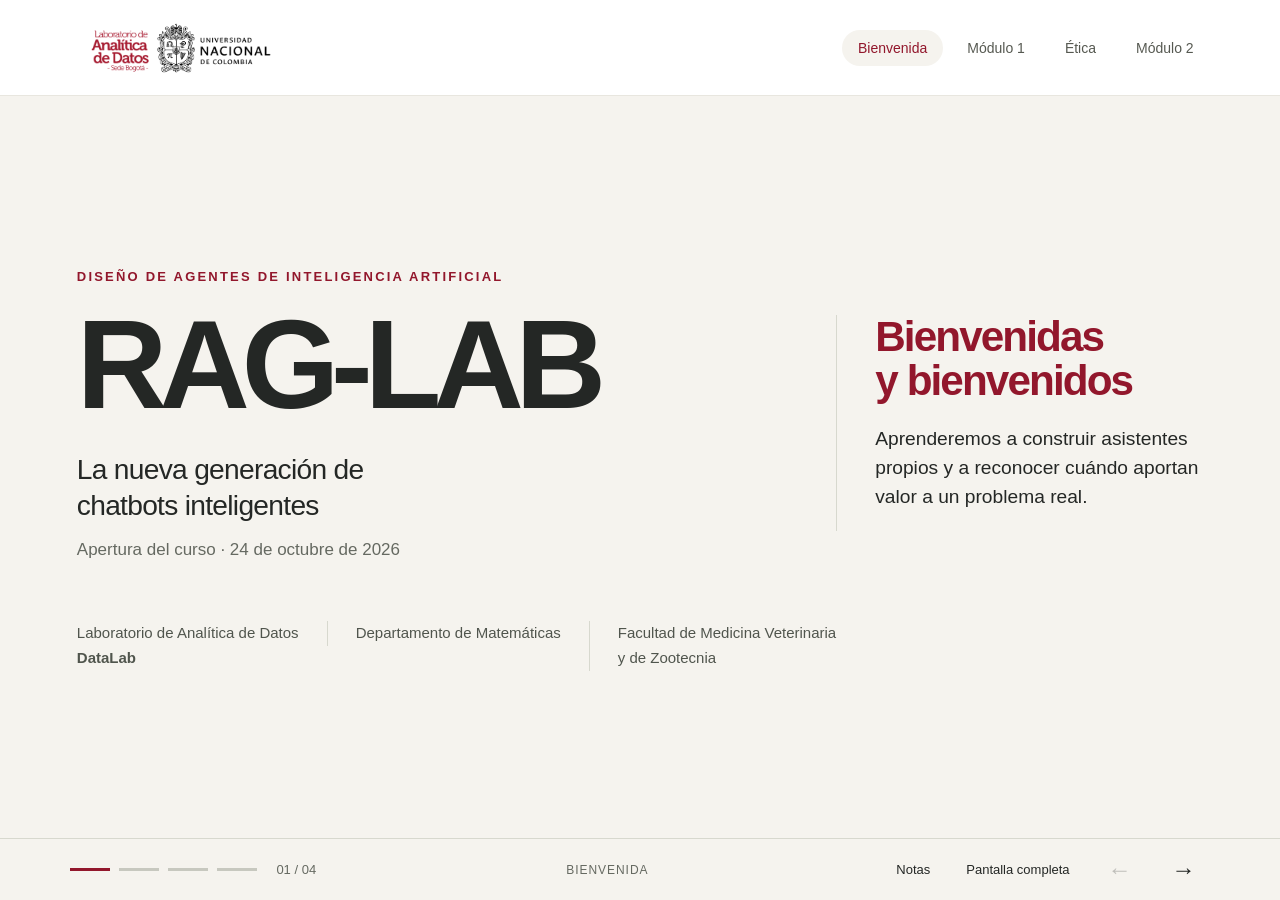
==== commit 89a59b59: "Agrega presentación de Prompting Engineering" ====
--- a/docs/index.html
+++ b/docs/index.html
@@ -7,6 +7,8 @@
 @media(max-height:780px) and (min-width:901px){header{height:94px}.deck{height:calc(100svh - 152px);min-height:480px}.footer{height:58px}.slide{padding-top:25px;padding-bottom:25px}h1{font-size:9vw;margin-bottom:20px}h2{font-size:4vw;margin-bottom:22px}.eyebrow{margin-bottom:15px}.institution{margin-top:25px}.stats{padding:14px 0;margin-bottom:22px}.date{margin-top:18px}.question{margin-top:20px;padding-top:18px}.app{padding:13px 0}}
 @media(max-width:900px){header{height:88px;padding:0 22px}.brand{width:190px;height:62px}.site-nav{gap:2px}.site-nav a{padding:9px 12px;font-size:13px}.deck{height:calc(100svh - 150px);min-height:640px}.slide{padding:32px 6vw;justify-content:flex-start;overflow-y:auto}.cover,.applications,.closing{grid-template-columns:1fr;gap:28px}.cover h1{font-size:90px}.welcome,.demo,.umbra{border-left:0;padding-left:0}.welcome{border-top:1px solid var(--line);padding-top:22px}.welcome h2{font-size:34px;margin-bottom:10px}.welcome p{max-width:none;font-size:19px}.institution{margin-top:20px;font-size:13px;gap:15px}.institution span+span{padding-left:15px}.date{margin-top:18px}.course-head{display:block}.course-head h2{font-size:43px}.outcome{max-width:none;font-size:18px}.stats{gap:15px;padding:15px 0}.stat strong{font-size:26px}.stat span{font-size:13px}.route{grid-template-columns:1fr 1fr;gap:20px}.route h3{font-size:21px}.route p{font-size:15px}.applications h2{font-size:40px}.app{font-size:21px}.demo strong{font-size:64px}.demo{display:grid;grid-template-columns:1fr 1.6fr;column-gap:25px}.demo .minutes{grid-column:1;font-size:17px;margin:2px 0}.demo .detail{grid-column:2;grid-row:1/3;font-size:18px;min-height:0;margin:0}.demo small{grid-column:1/3;margin-top:16px}.closing h2{font-size:48px;margin-bottom:18px}.closing .intro{font-size:20px}.umbra{border-top:1px solid var(--line);padding-top:12px}.umbra-word{font-size:47px}.umbra-sub{margin-bottom:14px}.umbra p{font-size:18px}.question{margin-top:18px;padding-top:16px;font-size:26px}.footer{padding:0 20px}.footer-label{display:none}.controls{gap:0}.controls button{padding:8px}.dot{width:25px}}
 @media(max-width:520px){header{padding:0 14px}.brand{width:142px;height:52px}.site-nav a{padding:8px 9px;font-size:12px}.deck{min-height:700px}.stats{flex-wrap:wrap}.stat{flex:1 1 40%}.route{gap:14px}.route h3{font-size:18px}.route p{font-size:14px}.cover h1{font-size:76px}.controls #full{display:none}.counter{margin-left:0}.footer{gap:5px}.controls .arrow{padding:3px 9px}}
+.site-nav a{white-space:nowrap}
+@media(max-width:480px){header{gap:6px}.brand{width:108px;height:44px}.site-nav{gap:0}.site-nav a{padding:7px 7px;font-size:11.5px}}
 @media(prefers-reduced-motion:reduce){*{transition:none!important;scroll-behavior:auto!important}}
 .audio-closing .closing{grid-template-columns:1.2fr .8fr;gap:5vw}.audio-closing h2{font-size:clamp(36px,3.8vw,60px);margin-bottom:24px}.audio-points{display:flex;flex-direction:column;gap:14px}.audio-points p{margin:0;line-height:1.35}.audio-points strong{display:block;font-size:21px;font-weight:600;color:var(--red);margin-bottom:3px}.audio-points span{display:block;font-size:18px;max-width:610px;color:#50554d}.audio-closing .question{margin-bottom:0;margin-top:24px;padding-top:18px;font-size:clamp(23px,2.4vw,35px)}
 @media(max-width:900px){.audio-closing .closing{grid-template-columns:1fr;gap:22px}.audio-closing h2{font-size:39px}.audio-points{gap:12px}.audio-points strong{font-size:19px}.audio-points span{font-size:17px}.audio-closing .umbra-word{font-size:39px}.audio-closing .umbra p{font-size:17px}.audio-closing .question{font-size:23px}}
@@ -14,7 +16,7 @@
 @media print{header{height:100px}.deck{height:auto;overflow:visible}.slide{position:relative;visibility:visible;opacity:1;transform:none;height:calc(100vh - 100px);min-height:600px;break-after:page}.slide:not(:first-child){height:100vh}.footer,.hint,dialog{display:none}.dark{print-color-adjust:exact;-webkit-print-color-adjust:exact}@page{size:landscape;margin:0}}
 </style></head>
 <body>
-<header><a class="brand" href="./index.html" aria-label="RAG-LAB, ir a bienvenida"><img src="./images/brand/datalab-header.png" alt="Laboratorio de Anal&#237;tica de Datos, Sede Bogot&#225;"></a><nav class="site-nav" aria-label="Navegaci&#243;n principal"><a href="./index.html" aria-current="page">Bienvenida</a><a href="./modulo-01.html">M&#243;dulo 1</a></nav></header>
+<header><a class="brand" href="./index.html" aria-label="RAG-LAB, ir a bienvenida"><img src="./images/brand/datalab-header.png" alt="Laboratorio de Anal&#237;tica de Datos, Sede Bogot&#225;"></a><nav class="site-nav" aria-label="Navegaci&#243;n principal"><a href="./index.html" aria-current="page">Bienvenida</a><a href="./modulo-01.html">M&#243;dulo 1</a><a href="./modulo-etica.html">&#201;tica</a><a href="./modulo-02.html">M&#243;dulo 2</a></nav></header>
 <main class="deck" aria-label="Presentación de bienvenida a RAG-LAB">
 <section class="slide active" aria-label="1 de 4. Bienvenida" data-title="Bienvenida">
  <div class="cover"><div><p class="eyebrow">Diseño de agentes de inteligencia artificial</p><h1>RAG-LAB</h1><p class="cover-title">La nueva generación de<br>chatbots inteligentes</p><p class="subtitle">Apertura del curso · 24 de octubre de 2026</p></div><div class="welcome"><h2>Bienvenidas<br>y bienvenidos</h2><p>Aprenderemos a construir asistentes propios y a reconocer cuándo aportan valor a un problema real.</p></div></div>
